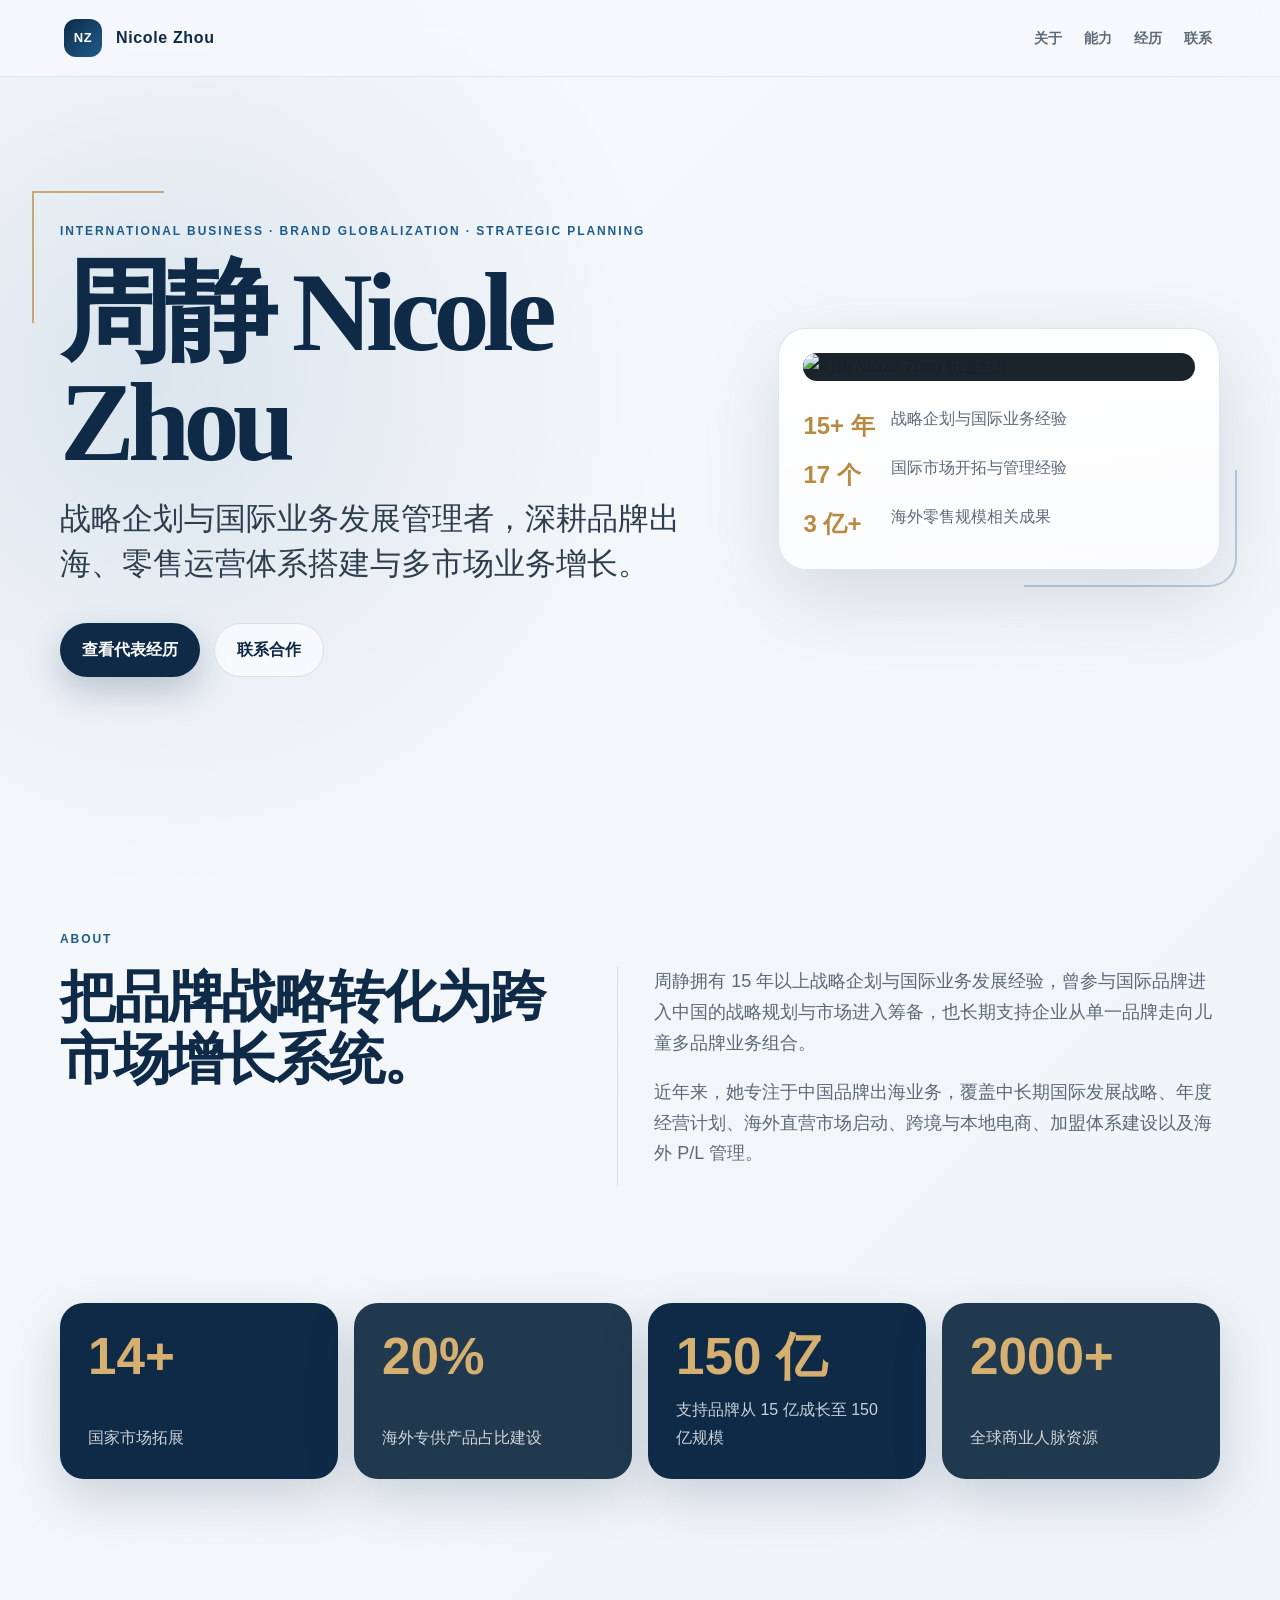
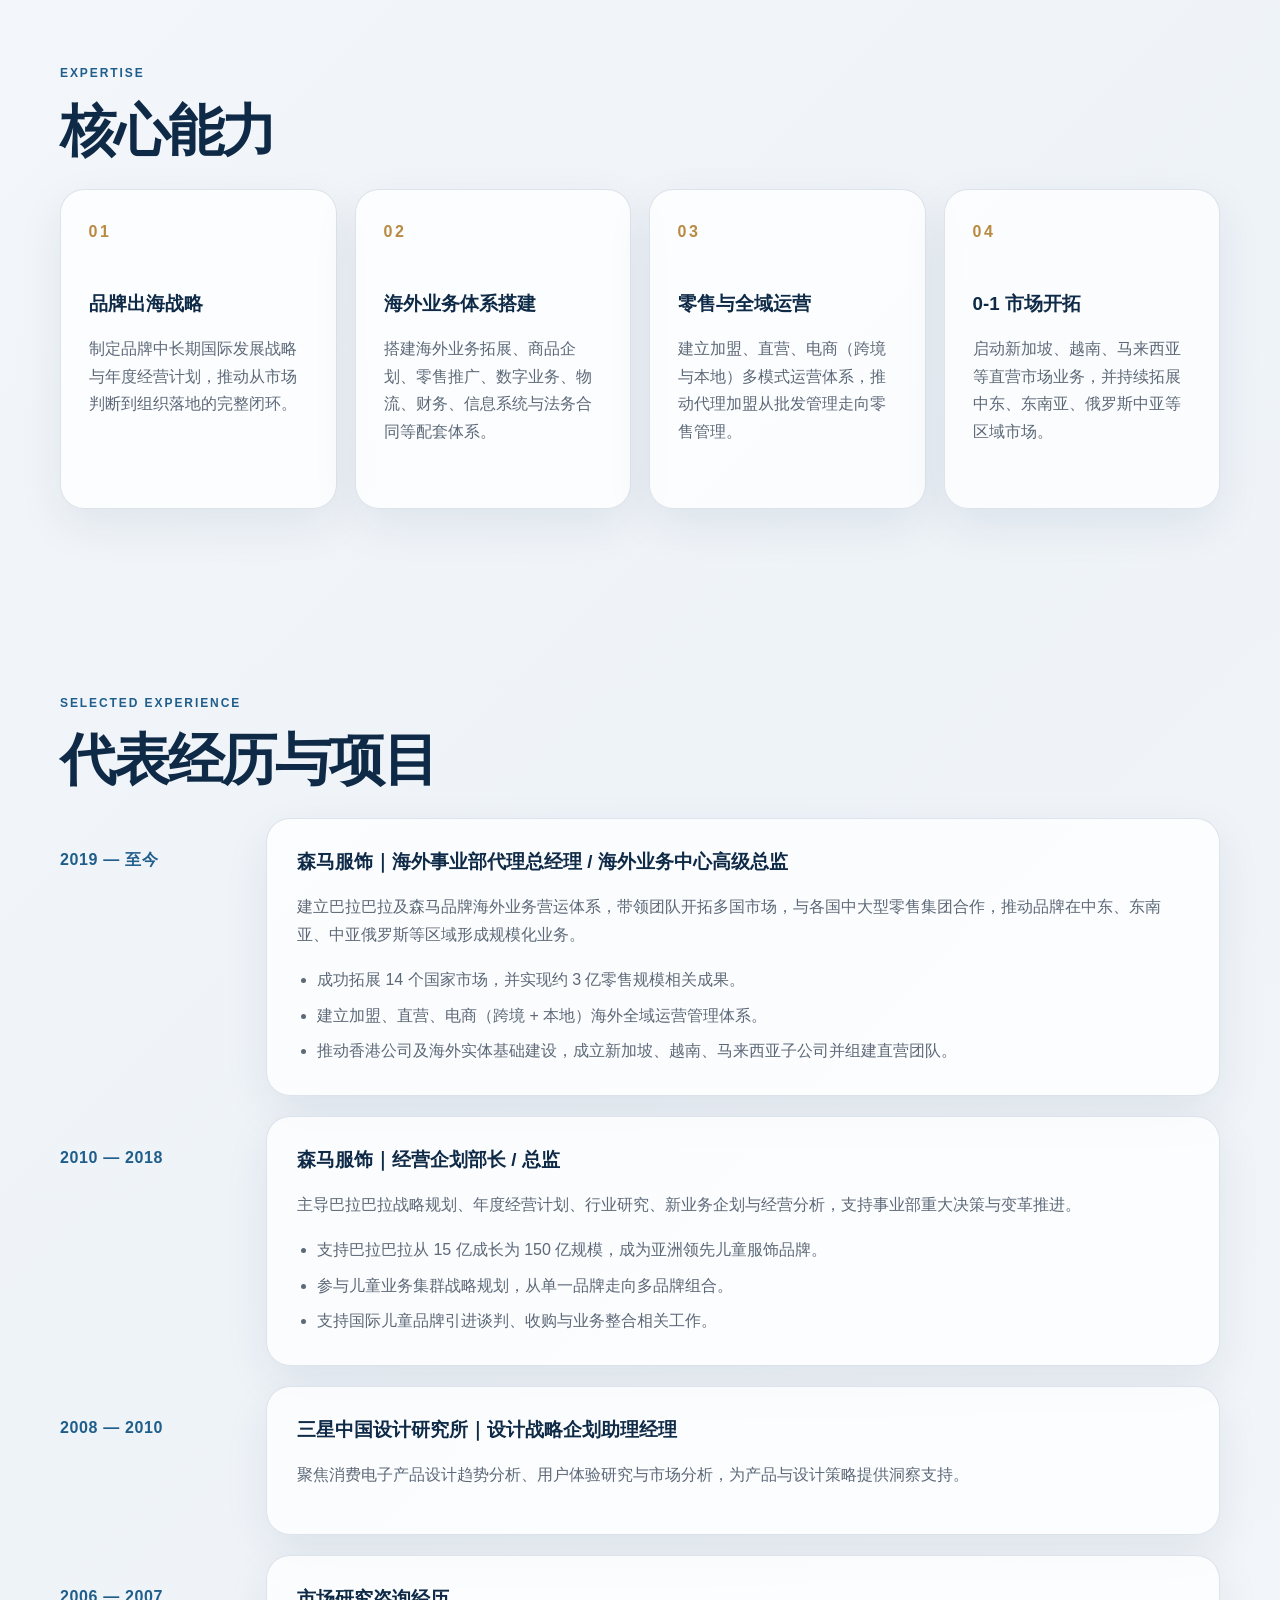
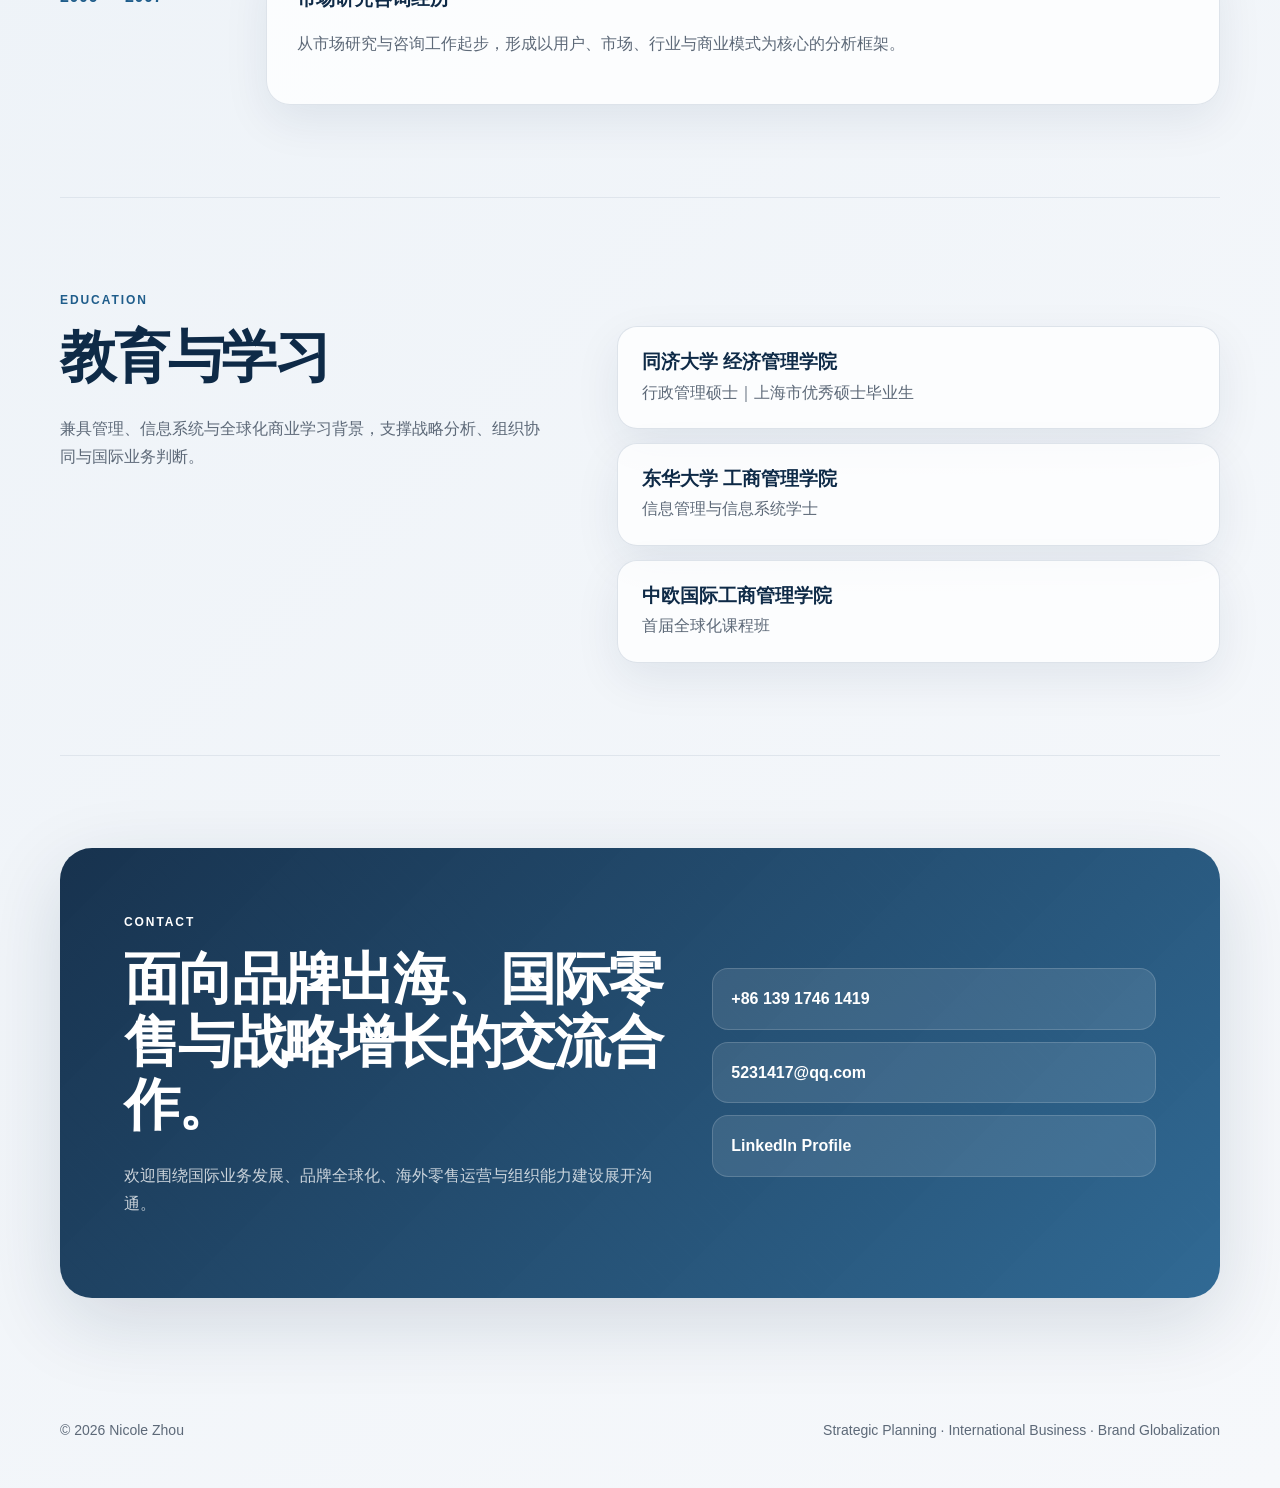
==== index.html @ 490559ea "Add files via upload" ====
﻿<!doctype html>
<html lang="zh-CN">
<head>
  <meta charset="utf-8" />
  <meta name="viewport" content="width=device-width, initial-scale=1" />
  <title>周静 Nicole Zhou｜国际业务与品牌出海</title>
  <meta name="description" content="周静 Nicole Zhou，专注战略企划、国际业务发展、品牌出海与零售运营管理的个人作品集网站。" />
  <link rel="stylesheet" href="./styles.css" />
</head>
<body>
  <header class="site-header">
    <a class="brand" href="#top" aria-label="周静个人网站首页">
      <span class="brand-mark">NZ</span>
      <span>Nicole Zhou</span>
    </a>
    <nav class="nav" aria-label="主导航">
      <a href="#about">关于</a>
      <a href="#expertise">能力</a>
      <a href="#work">经历</a>
      <a href="#contact">联系</a>
    </nav>
  </header>

  <main id="top">
    <section class="hero section-grid">
      <div class="hero-copy reveal">
        <p class="eyebrow">International Business · Brand Globalization · Strategic Planning</p>
        <h1>周静 Nicole Zhou</h1>
        <p class="lead">战略企划与国际业务发展管理者，深耕品牌出海、零售运营体系搭建与多市场业务增长。</p>
        <div class="hero-actions">
          <a class="button primary" href="#work">查看代表经历</a>
          <a class="button secondary" href="#contact">联系合作</a>
        </div>
      </div>
      <aside class="hero-card reveal delay-1" aria-label="个人概览">
        <div class="portrait-wrap">
          <img src="./assets/zhoujing-profile.png" alt="周静 Nicole Zhou 职业照片" />
        </div>
        <div class="profile-facts">
          <span>15+ 年</span>
          <p>战略企划与国际业务经验</p>
          <span>17 个</span>
          <p>国际市场开拓与管理经验</p>
          <span>3 亿+</span>
          <p>海外零售规模相关成果</p>
        </div>
      </aside>
    </section>

    <section id="about" class="section about">
      <div class="section-kicker">About</div>
      <div class="split">
        <h2>把品牌战略转化为跨市场增长系统。</h2>
        <div class="copy-block">
          <p>周静拥有 15 年以上战略企划与国际业务发展经验，曾参与国际品牌进入中国的战略规划与市场进入筹备，也长期支持企业从单一品牌走向儿童多品牌业务组合。</p>
          <p>近年来，她专注于中国品牌出海业务，覆盖中长期国际发展战略、年度经营计划、海外直营市场启动、跨境与本地电商、加盟体系建设以及海外 P/L 管理。</p>
        </div>
      </div>
    </section>

    <section class="metrics section" aria-label="关键成果">
      <div class="metric reveal">
        <strong>14+</strong>
        <span>国家市场拓展</span>
      </div>
      <div class="metric reveal delay-1">
        <strong>20%</strong>
        <span>海外专供产品占比建设</span>
      </div>
      <div class="metric reveal delay-2">
        <strong>150 亿</strong>
        <span>支持品牌从 15 亿成长至 150 亿规模</span>
      </div>
      <div class="metric reveal delay-3">
        <strong>2000+</strong>
        <span>全球商业人脉资源</span>
      </div>
    </section>

    <section id="expertise" class="section expertise">
      <div class="section-kicker">Expertise</div>
      <h2>核心能力</h2>
      <div class="cards">
        <article class="card reveal">
          <span class="card-index">01</span>
          <h3>品牌出海战略</h3>
          <p>制定品牌中长期国际发展战略与年度经营计划，推动从市场判断到组织落地的完整闭环。</p>
        </article>
        <article class="card reveal delay-1">
          <span class="card-index">02</span>
          <h3>海外业务体系搭建</h3>
          <p>搭建海外业务拓展、商品企划、零售推广、数字业务、物流、财务、信息系统与法务合同等配套体系。</p>
        </article>
        <article class="card reveal delay-2">
          <span class="card-index">03</span>
          <h3>零售与全域运营</h3>
          <p>建立加盟、直营、电商（跨境与本地）多模式运营体系，推动代理加盟从批发管理走向零售管理。</p>
        </article>
        <article class="card reveal delay-3">
          <span class="card-index">04</span>
          <h3>0-1 市场开拓</h3>
          <p>启动新加坡、越南、马来西亚等直营市场业务，并持续拓展中东、东南亚、俄罗斯中亚等区域市场。</p>
        </article>
      </div>
    </section>

    <section id="work" class="section work">
      <div class="section-kicker">Selected Experience</div>
      <h2>代表经历与项目</h2>
      <div class="timeline">
        <article class="timeline-item reveal">
          <div class="time">2019 — 至今</div>
          <div class="timeline-card">
            <h3>森马服饰｜海外事业部代理总经理 / 海外业务中心高级总监</h3>
            <p>建立巴拉巴拉及森马品牌海外业务营运体系，带领团队开拓多国市场，与各国中大型零售集团合作，推动品牌在中东、东南亚、中亚俄罗斯等区域形成规模化业务。</p>
            <ul>
              <li>成功拓展 14 个国家市场，并实现约 3 亿零售规模相关成果。</li>
              <li>建立加盟、直营、电商（跨境 + 本地）海外全域运营管理体系。</li>
              <li>推动香港公司及海外实体基础建设，成立新加坡、越南、马来西亚子公司并组建直营团队。</li>
            </ul>
          </div>
        </article>
        <article class="timeline-item reveal delay-1">
          <div class="time">2010 — 2018</div>
          <div class="timeline-card">
            <h3>森马服饰｜经营企划部长 / 总监</h3>
            <p>主导巴拉巴拉战略规划、年度经营计划、行业研究、新业务企划与经营分析，支持事业部重大决策与变革推进。</p>
            <ul>
              <li>支持巴拉巴拉从 15 亿成长为 150 亿规模，成为亚洲领先儿童服饰品牌。</li>
              <li>参与儿童业务集群战略规划，从单一品牌走向多品牌组合。</li>
              <li>支持国际儿童品牌引进谈判、收购与业务整合相关工作。</li>
            </ul>
          </div>
        </article>
        <article class="timeline-item reveal delay-2">
          <div class="time">2008 — 2010</div>
          <div class="timeline-card">
            <h3>三星中国设计研究所｜设计战略企划助理经理</h3>
            <p>聚焦消费电子产品设计趋势分析、用户体验研究与市场分析，为产品与设计策略提供洞察支持。</p>
          </div>
        </article>
        <article class="timeline-item reveal delay-3">
          <div class="time">2006 — 2007</div>
          <div class="timeline-card">
            <h3>市场研究咨询经历</h3>
            <p>从市场研究与咨询工作起步，形成以用户、市场、行业与商业模式为核心的分析框架。</p>
          </div>
        </article>
      </div>
    </section>

    <section class="section education">
      <div class="section-kicker">Education</div>
      <div class="education-grid">
        <div>
          <h2>教育与学习</h2>
          <p>兼具管理、信息系统与全球化商业学习背景，支撑战略分析、组织协同与国际业务判断。</p>
        </div>
        <div class="edu-list">
          <article>
            <h3>同济大学 经济管理学院</h3>
            <p>行政管理硕士｜上海市优秀硕士毕业生</p>
          </article>
          <article>
            <h3>东华大学 工商管理学院</h3>
            <p>信息管理与信息系统学士</p>
          </article>
          <article>
            <h3>中欧国际工商管理学院</h3>
            <p>首届全球化课程班</p>
          </article>
        </div>
      </div>
    </section>

    <section id="contact" class="section contact">
      <div class="contact-panel reveal">
        <div>
          <div class="section-kicker">Contact</div>
          <h2>面向品牌出海、国际零售与战略增长的交流合作。</h2>
          <p>欢迎围绕国际业务发展、品牌全球化、海外零售运营与组织能力建设展开沟通。</p>
        </div>
        <div class="contact-links">
          <a href="tel:+8613917461419">+86 139 1746 1419</a>
          <a href="mailto:5231417@qq.com">5231417@qq.com</a>
          <a href="https://www.linkedin.com/in/nicole-zhou-3ba144138/" target="_blank" rel="noreferrer">LinkedIn Profile</a>
        </div>
      </div>
    </section>
  </main>

  <footer class="footer">
    <span>© 2026 Nicole Zhou</span>
    <span>Strategic Planning · International Business · Brand Globalization</span>
  </footer>
</body>
</html>
---- styles.css ----
﻿:root {
  --ink: #17212b;
  --muted: #5d6978;
  --line: #d9e0e8;
  --paper: #f6f8fb;
  --white: #ffffff;
  --navy: #0e2a47;
  --blue: #1f5d8b;
  --steel: #7f93a7;
  --accent: #b98a42;
  --shadow: 0 24px 80px rgba(14, 42, 71, 0.14);
  --radius: 28px;
}

* { box-sizing: border-box; }
html { scroll-behavior: smooth; }
body {
  margin: 0;
  font-family: "Aptos", "Segoe UI", "Microsoft YaHei", sans-serif;
  color: var(--ink);
  background:
    radial-gradient(circle at 12% 8%, rgba(31, 93, 139, 0.13), transparent 32rem),
    linear-gradient(135deg, #f8fafc 0%, #eef3f8 52%, #f6f8fb 100%);
  line-height: 1.72;
}

a { color: inherit; text-decoration: none; }
img { max-width: 100%; display: block; }

.site-header {
  position: sticky;
  top: 0;
  z-index: 20;
  display: flex;
  justify-content: space-between;
  align-items: center;
  gap: 24px;
  padding: 18px clamp(20px, 5vw, 72px);
  backdrop-filter: blur(20px);
  background: rgba(246, 248, 251, 0.84);
  border-bottom: 1px solid rgba(217, 224, 232, 0.72);
}

.brand,
.nav {
  display: flex;
  align-items: center;
  gap: 14px;
}

.brand { font-weight: 800; letter-spacing: 0.04em; color: var(--navy); }
.brand-mark {
  width: 38px;
  height: 38px;
  display: grid;
  place-items: center;
  color: var(--white);
  background: linear-gradient(135deg, var(--navy), var(--blue));
  border-radius: 12px;
  font-size: 13px;
}
.nav a {
  color: var(--muted);
  font-size: 14px;
  font-weight: 700;
  padding: 8px 4px;
}
.nav a:hover { color: var(--blue); }

.section,
.section-grid {
  width: min(1160px, calc(100% - 40px));
  margin: 0 auto;
}
.hero {
  min-height: 760px;
  display: grid;
  grid-template-columns: minmax(0, 1.08fr) minmax(320px, 0.72fr);
  gap: 56px;
  align-items: center;
  padding: 72px 0 88px;
}
.hero-copy { position: relative; }
.hero-copy::before {
  content: "";
  position: absolute;
  left: -28px;
  top: -30px;
  width: 130px;
  height: 130px;
  border-left: 2px solid rgba(185, 138, 66, 0.7);
  border-top: 2px solid rgba(185, 138, 66, 0.7);
}
.eyebrow,
.section-kicker {
  margin: 0 0 16px;
  color: var(--blue);
  text-transform: uppercase;
  letter-spacing: 0.16em;
  font-weight: 800;
  font-size: 12px;
}
h1,
h2,
h3,
p { margin-top: 0; }
h1 {
  margin-bottom: 20px;
  font-family: Georgia, "Times New Roman", "Microsoft YaHei", serif;
  font-size: clamp(52px, 9vw, 112px);
  line-height: 0.98;
  letter-spacing: -0.06em;
  color: var(--navy);
}
h2 {
  margin-bottom: 26px;
  font-family: Georgia, "Times New Roman", "Microsoft YaHei", serif;
  font-size: clamp(32px, 5vw, 56px);
  line-height: 1.12;
  letter-spacing: -0.04em;
  color: var(--navy);
}
h3 { color: var(--navy); line-height: 1.35; }
.lead {
  max-width: 680px;
  color: #2f3e4e;
  font-size: clamp(21px, 2.6vw, 31px);
  line-height: 1.45;
}
.hero-actions { display: flex; flex-wrap: wrap; gap: 14px; margin-top: 36px; }
.button {
  display: inline-flex;
  align-items: center;
  justify-content: center;
  min-height: 48px;
  padding: 12px 22px;
  border-radius: 999px;
  font-weight: 800;
  transition: transform 0.2s ease, box-shadow 0.2s ease;
}
.button:hover { transform: translateY(-2px); }
.primary { color: white; background: var(--navy); box-shadow: 0 14px 34px rgba(14, 42, 71, 0.22); }
.secondary { color: var(--navy); border: 1px solid var(--line); background: rgba(255, 255, 255, 0.62); }

.hero-card {
  position: relative;
  padding: 24px;
  border: 1px solid rgba(217, 224, 232, 0.85);
  border-radius: var(--radius);
  background: linear-gradient(180deg, rgba(255,255,255,0.92), rgba(255,255,255,0.68));
  box-shadow: var(--shadow);
}
.hero-card::after {
  content: "";
  position: absolute;
  inset: auto -18px -18px auto;
  width: 48%;
  height: 48%;
  border-right: 2px solid rgba(31, 93, 139, 0.28);
  border-bottom: 2px solid rgba(31, 93, 139, 0.28);
  border-radius: 0 0 var(--radius) 0;
  pointer-events: none;
}
.portrait-wrap {
  overflow: hidden;
  border-radius: 24px;
  background: #1c242b;
}
.profile-facts {
  display: grid;
  grid-template-columns: auto 1fr;
  gap: 8px 16px;
  margin-top: 24px;
}
.profile-facts span { color: var(--accent); font-size: 24px; font-weight: 900; }
.profile-facts p { margin: 0; color: var(--muted); }

.section { padding: 92px 0; }
.split,
.education-grid {
  display: grid;
  grid-template-columns: 0.9fr 1.1fr;
  gap: 64px;
  align-items: start;
}
.copy-block {
  color: var(--muted);
  font-size: 18px;
  border-left: 1px solid var(--line);
  padding-left: 36px;
}

.metrics {
  display: grid;
  grid-template-columns: repeat(4, 1fr);
  gap: 16px;
  padding-top: 24px;
}
.metric {
  min-height: 176px;
  padding: 28px;
  display: flex;
  flex-direction: column;
  justify-content: space-between;
  border-radius: 24px;
  background: var(--navy);
  color: var(--white);
  box-shadow: 0 18px 50px rgba(14, 42, 71, 0.18);
}
.metric:nth-child(even) { background: #20394f; }
.metric strong { font-size: clamp(34px, 4vw, 54px); line-height: 1; color: #d6b071; }
.metric span { color: rgba(255,255,255,0.78); }

.cards {
  display: grid;
  grid-template-columns: repeat(4, 1fr);
  gap: 18px;
}
.card,
.timeline-card,
.edu-list article {
  border: 1px solid rgba(217, 224, 232, 0.88);
  background: rgba(255, 255, 255, 0.76);
  box-shadow: 0 16px 46px rgba(14, 42, 71, 0.08);
}
.card {
  min-height: 320px;
  padding: 28px;
  border-radius: 24px;
}
.card-index {
  display: inline-block;
  margin-bottom: 46px;
  color: var(--accent);
  font-weight: 900;
  letter-spacing: 0.16em;
}
.card p,
.timeline-card p,
.timeline-card li,
.education p,
.contact p { color: var(--muted); }

.timeline { display: grid; gap: 20px; }
.timeline-item {
  display: grid;
  grid-template-columns: 180px 1fr;
  gap: 26px;
}
.time {
  color: var(--blue);
  font-weight: 900;
  letter-spacing: 0.04em;
  padding-top: 28px;
}
.timeline-card {
  padding: 30px;
  border-radius: 24px;
}
.timeline-card ul { margin: 18px 0 0; padding-left: 20px; }
.timeline-card li + li { margin-top: 8px; }

.education {
  border-top: 1px solid rgba(217, 224, 232, 0.72);
  border-bottom: 1px solid rgba(217, 224, 232, 0.72);
}
.edu-list { display: grid; gap: 14px; }
.edu-list article { border-radius: 20px; padding: 22px 24px; }
.edu-list h3 { margin-bottom: 4px; }
.edu-list p { margin-bottom: 0; }

.contact-panel {
  display: grid;
  grid-template-columns: 1.1fr 0.9fr;
  gap: 46px;
  align-items: center;
  padding: clamp(32px, 6vw, 64px);
  border-radius: 32px;
  color: white;
  background:
    linear-gradient(135deg, rgba(14, 42, 71, 0.96), rgba(31, 93, 139, 0.92)),
    repeating-linear-gradient(45deg, transparent 0 16px, rgba(255,255,255,0.04) 16px 17px);
  box-shadow: var(--shadow);
}
.contact-panel h2,
.contact-panel .section-kicker { color: white; }
.contact-panel p { color: rgba(255,255,255,0.76); }
.contact-links { display: grid; gap: 12px; }
.contact-links a {
  padding: 16px 18px;
  border-radius: 16px;
  background: rgba(255,255,255,0.1);
  border: 1px solid rgba(255,255,255,0.16);
  font-weight: 800;
  word-break: break-word;
}
.contact-links a:hover { background: rgba(255,255,255,0.16); }

.footer {
  width: min(1160px, calc(100% - 40px));
  margin: 0 auto;
  padding: 28px 0 46px;
  display: flex;
  justify-content: space-between;
  gap: 20px;
  color: var(--muted);
  font-size: 14px;
}

.reveal { animation: rise 0.82s ease both; }
.delay-1 { animation-delay: 0.1s; }
.delay-2 { animation-delay: 0.2s; }
.delay-3 { animation-delay: 0.3s; }
@keyframes rise {
  from { opacity: 0; transform: translateY(20px); }
  to { opacity: 1; transform: translateY(0); }
}

@media (max-width: 980px) {
  .hero,
  .split,
  .education-grid,
  .contact-panel { grid-template-columns: 1fr; }
  .hero { min-height: auto; padding-top: 48px; }
  .cards,
  .metrics { grid-template-columns: repeat(2, 1fr); }
  .timeline-item { grid-template-columns: 1fr; gap: 10px; }
  .time { padding-top: 0; }
}

@media (max-width: 680px) {
  .site-header { align-items: flex-start; flex-direction: column; padding: 14px 20px; }
  .nav { width: 100%; justify-content: space-between; gap: 8px; }
  .nav a { font-size: 13px; }
  .section,
  .section-grid { width: min(100% - 28px, 1160px); }
  .section { padding: 62px 0; }
  .hero { gap: 30px; padding-bottom: 56px; }
  .hero-copy::before { left: -10px; top: -18px; width: 72px; height: 72px; }
  .cards,
  .metrics { grid-template-columns: 1fr; }
  .card { min-height: auto; }
  .copy-block { padding-left: 22px; }
  .profile-facts { grid-template-columns: 1fr; }
  .footer { flex-direction: column; }
}
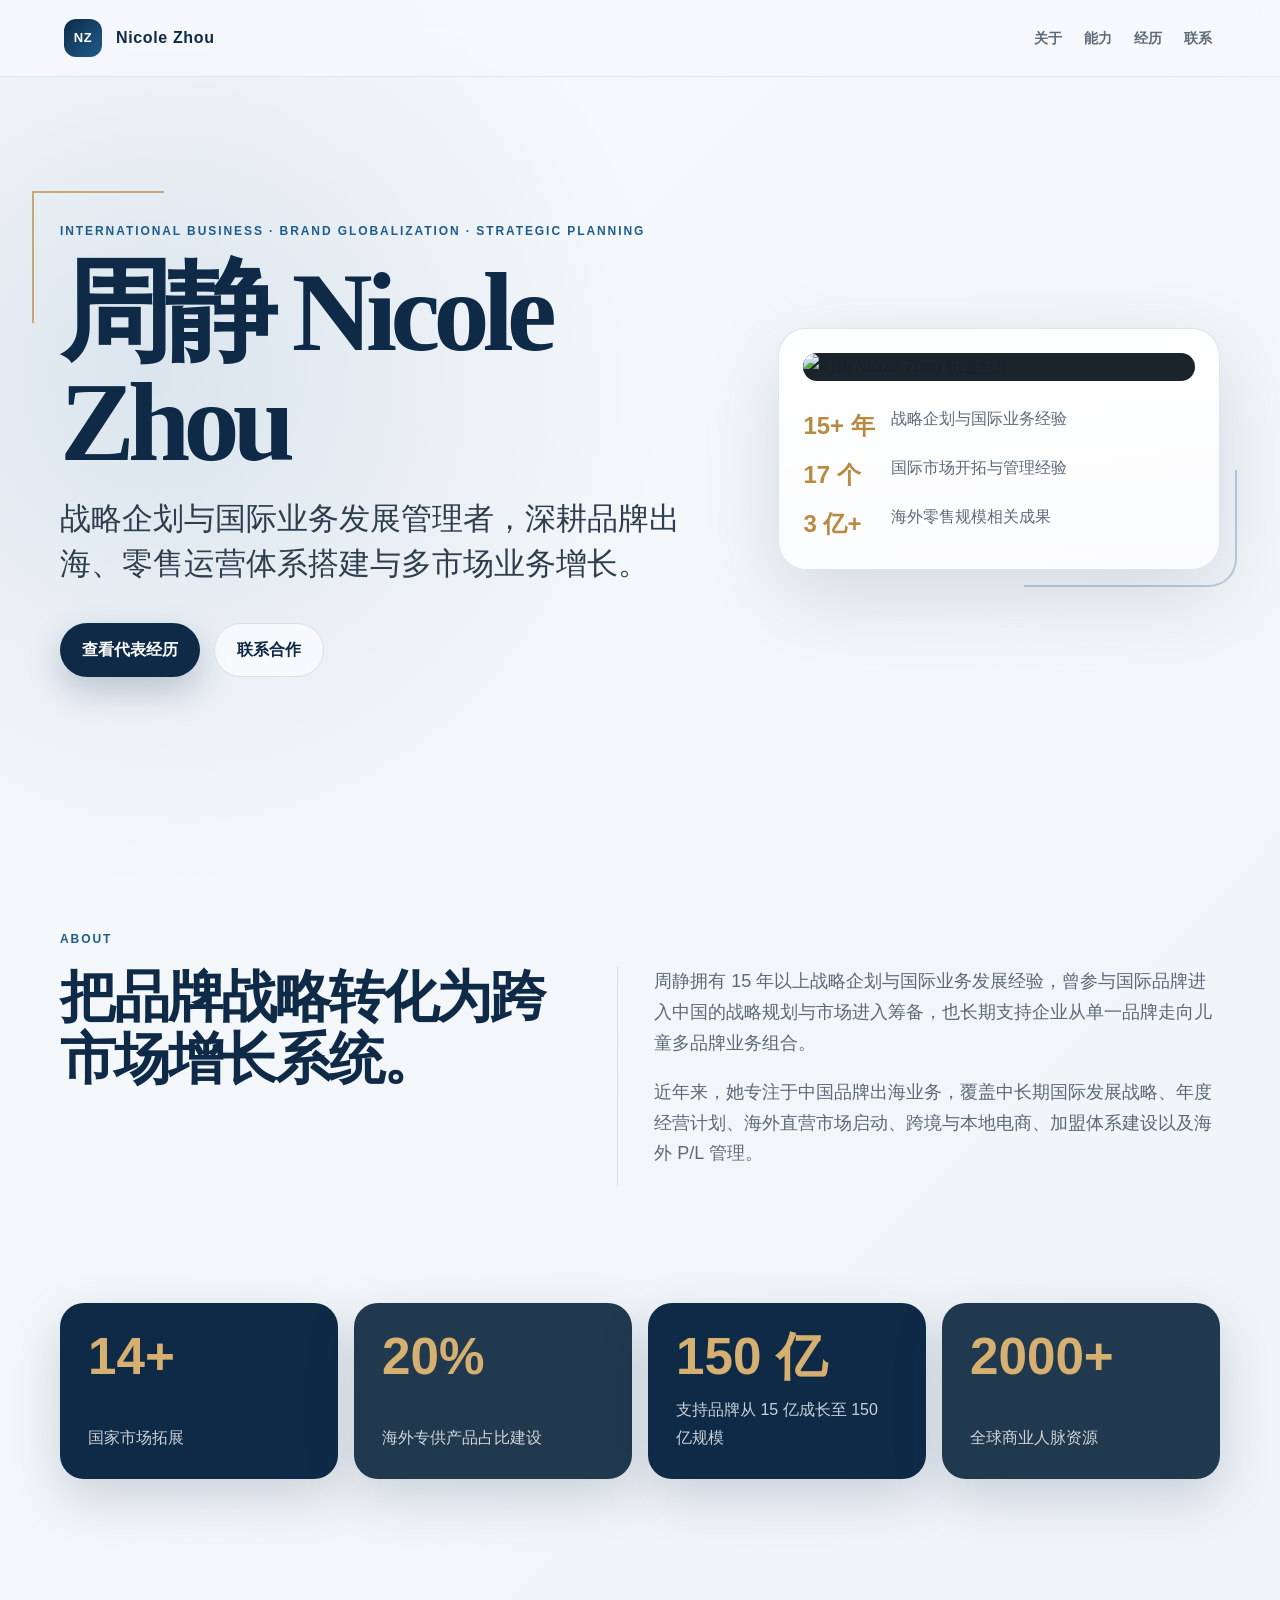
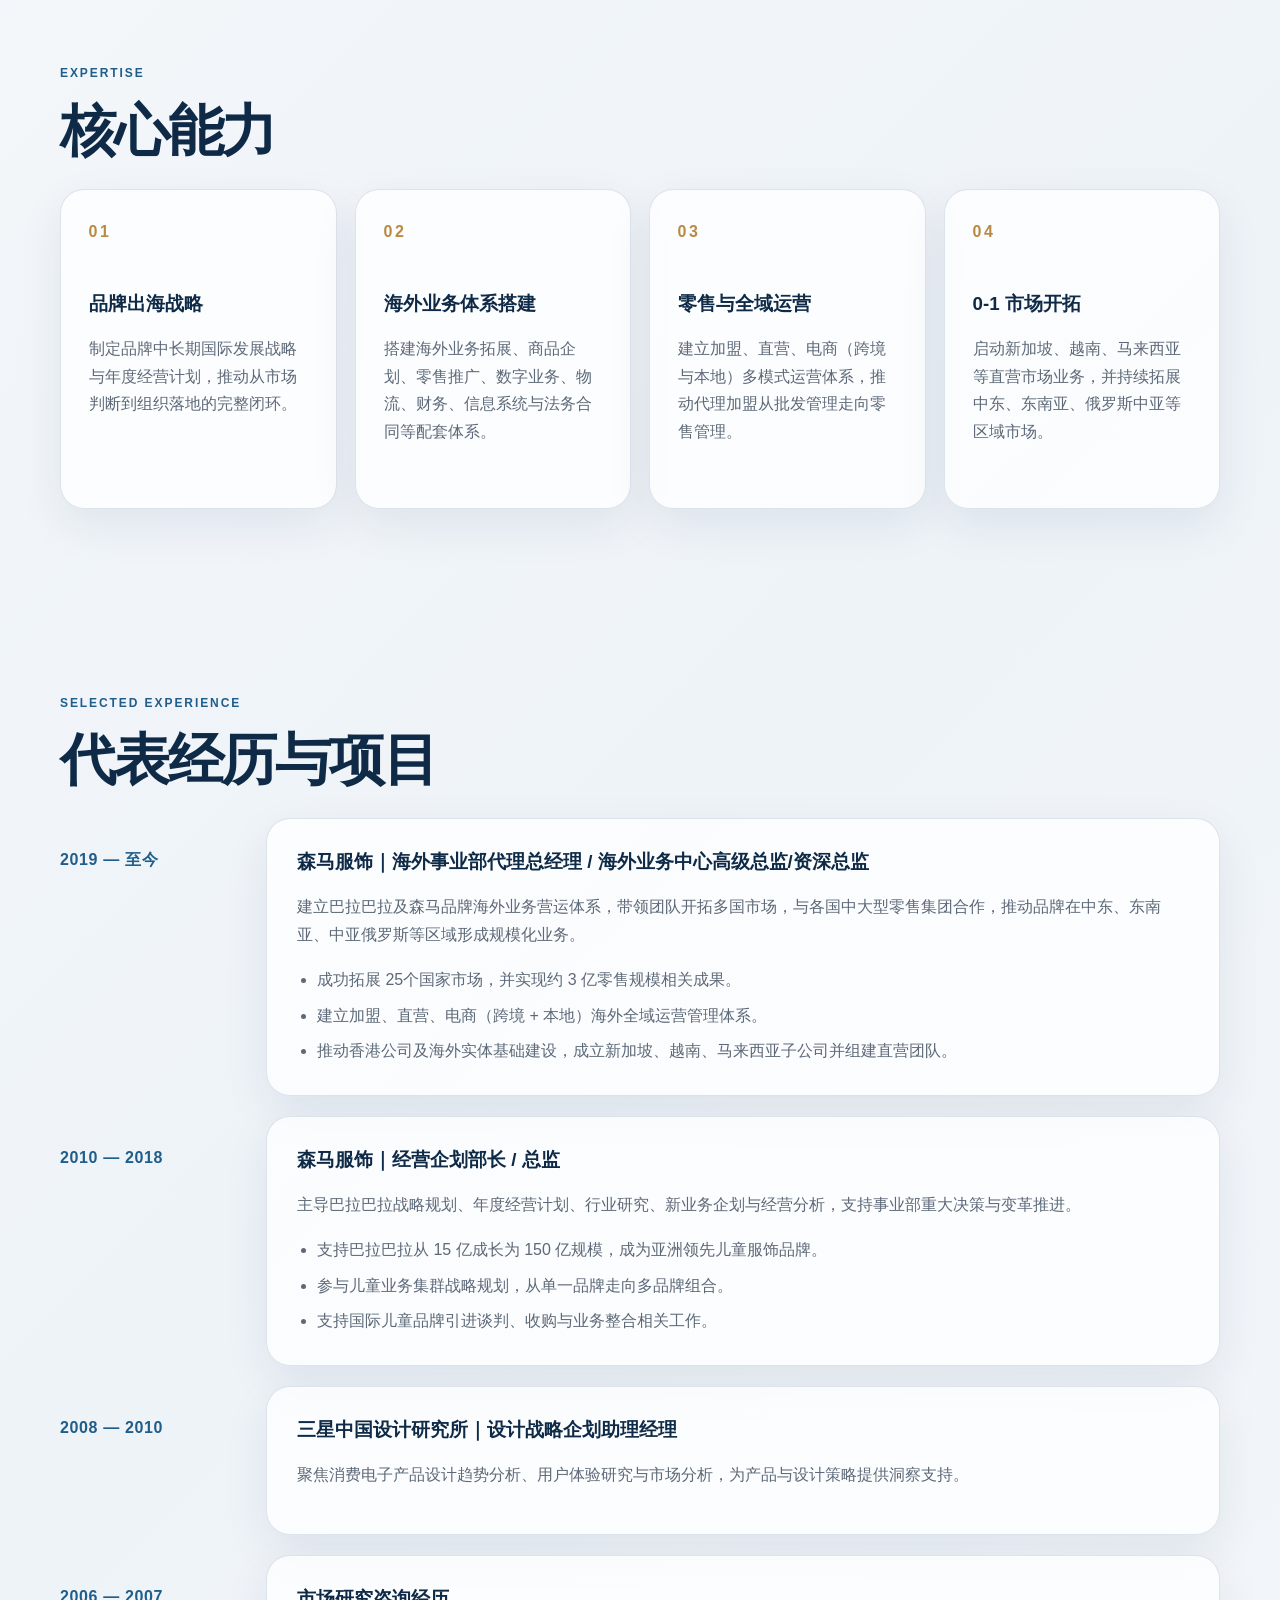
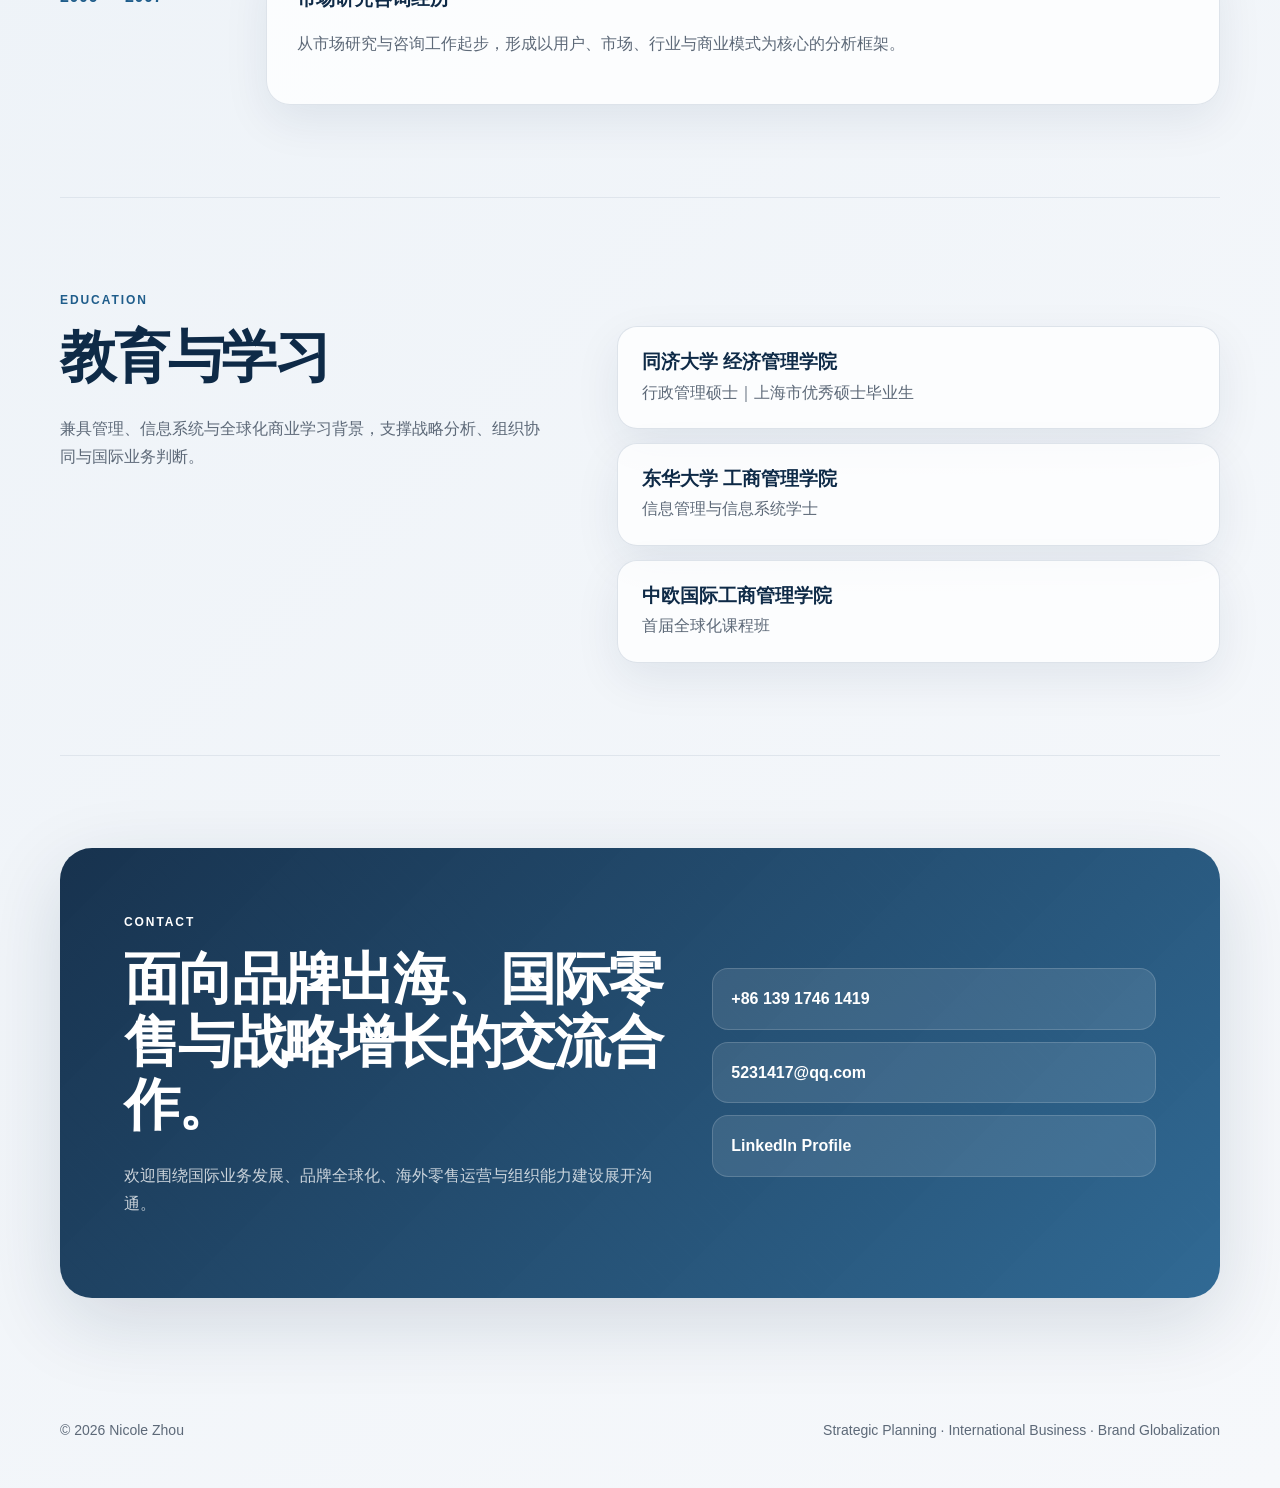
==== commit cbeb0949: "Update job title and market expansion details" ====
--- a/index.html
+++ b/index.html
@@ -1,197 +1,197 @@
-﻿<!doctype html>
-<html lang="zh-CN">
-<head>
-  <meta charset="utf-8" />
-  <meta name="viewport" content="width=device-width, initial-scale=1" />
-  <title>周静 Nicole Zhou｜国际业务与品牌出海</title>
-  <meta name="description" content="周静 Nicole Zhou，专注战略企划、国际业务发展、品牌出海与零售运营管理的个人作品集网站。" />
-  <link rel="stylesheet" href="./styles.css" />
-</head>
-<body>
-  <header class="site-header">
-    <a class="brand" href="#top" aria-label="周静个人网站首页">
-      <span class="brand-mark">NZ</span>
-      <span>Nicole Zhou</span>
-    </a>
-    <nav class="nav" aria-label="主导航">
-      <a href="#about">关于</a>
-      <a href="#expertise">能力</a>
-      <a href="#work">经历</a>
-      <a href="#contact">联系</a>
-    </nav>
-  </header>
-
-  <main id="top">
-    <section class="hero section-grid">
-      <div class="hero-copy reveal">
-        <p class="eyebrow">International Business · Brand Globalization · Strategic Planning</p>
-        <h1>周静 Nicole Zhou</h1>
-        <p class="lead">战略企划与国际业务发展管理者，深耕品牌出海、零售运营体系搭建与多市场业务增长。</p>
-        <div class="hero-actions">
-          <a class="button primary" href="#work">查看代表经历</a>
-          <a class="button secondary" href="#contact">联系合作</a>
-        </div>
-      </div>
-      <aside class="hero-card reveal delay-1" aria-label="个人概览">
-        <div class="portrait-wrap">
-          <img src="./assets/zhoujing-profile.png" alt="周静 Nicole Zhou 职业照片" />
-        </div>
-        <div class="profile-facts">
-          <span>15+ 年</span>
-          <p>战略企划与国际业务经验</p>
-          <span>17 个</span>
-          <p>国际市场开拓与管理经验</p>
-          <span>3 亿+</span>
-          <p>海外零售规模相关成果</p>
-        </div>
-      </aside>
-    </section>
-
-    <section id="about" class="section about">
-      <div class="section-kicker">About</div>
-      <div class="split">
-        <h2>把品牌战略转化为跨市场增长系统。</h2>
-        <div class="copy-block">
-          <p>周静拥有 15 年以上战略企划与国际业务发展经验，曾参与国际品牌进入中国的战略规划与市场进入筹备，也长期支持企业从单一品牌走向儿童多品牌业务组合。</p>
-          <p>近年来，她专注于中国品牌出海业务，覆盖中长期国际发展战略、年度经营计划、海外直营市场启动、跨境与本地电商、加盟体系建设以及海外 P/L 管理。</p>
-        </div>
-      </div>
-    </section>
-
-    <section class="metrics section" aria-label="关键成果">
-      <div class="metric reveal">
-        <strong>14+</strong>
-        <span>国家市场拓展</span>
-      </div>
-      <div class="metric reveal delay-1">
-        <strong>20%</strong>
-        <span>海外专供产品占比建设</span>
-      </div>
-      <div class="metric reveal delay-2">
-        <strong>150 亿</strong>
-        <span>支持品牌从 15 亿成长至 150 亿规模</span>
-      </div>
-      <div class="metric reveal delay-3">
-        <strong>2000+</strong>
-        <span>全球商业人脉资源</span>
-      </div>
-    </section>
-
-    <section id="expertise" class="section expertise">
-      <div class="section-kicker">Expertise</div>
-      <h2>核心能力</h2>
-      <div class="cards">
-        <article class="card reveal">
-          <span class="card-index">01</span>
-          <h3>品牌出海战略</h3>
-          <p>制定品牌中长期国际发展战略与年度经营计划，推动从市场判断到组织落地的完整闭环。</p>
-        </article>
-        <article class="card reveal delay-1">
-          <span class="card-index">02</span>
-          <h3>海外业务体系搭建</h3>
-          <p>搭建海外业务拓展、商品企划、零售推广、数字业务、物流、财务、信息系统与法务合同等配套体系。</p>
-        </article>
-        <article class="card reveal delay-2">
-          <span class="card-index">03</span>
-          <h3>零售与全域运营</h3>
-          <p>建立加盟、直营、电商（跨境与本地）多模式运营体系，推动代理加盟从批发管理走向零售管理。</p>
-        </article>
-        <article class="card reveal delay-3">
-          <span class="card-index">04</span>
-          <h3>0-1 市场开拓</h3>
-          <p>启动新加坡、越南、马来西亚等直营市场业务，并持续拓展中东、东南亚、俄罗斯中亚等区域市场。</p>
-        </article>
-      </div>
-    </section>
-
-    <section id="work" class="section work">
-      <div class="section-kicker">Selected Experience</div>
-      <h2>代表经历与项目</h2>
-      <div class="timeline">
-        <article class="timeline-item reveal">
-          <div class="time">2019 — 至今</div>
-          <div class="timeline-card">
-            <h3>森马服饰｜海外事业部代理总经理 / 海外业务中心高级总监</h3>
-            <p>建立巴拉巴拉及森马品牌海外业务营运体系，带领团队开拓多国市场，与各国中大型零售集团合作，推动品牌在中东、东南亚、中亚俄罗斯等区域形成规模化业务。</p>
-            <ul>
-              <li>成功拓展 14 个国家市场，并实现约 3 亿零售规模相关成果。</li>
-              <li>建立加盟、直营、电商（跨境 + 本地）海外全域运营管理体系。</li>
-              <li>推动香港公司及海外实体基础建设，成立新加坡、越南、马来西亚子公司并组建直营团队。</li>
-            </ul>
-          </div>
-        </article>
-        <article class="timeline-item reveal delay-1">
-          <div class="time">2010 — 2018</div>
-          <div class="timeline-card">
-            <h3>森马服饰｜经营企划部长 / 总监</h3>
-            <p>主导巴拉巴拉战略规划、年度经营计划、行业研究、新业务企划与经营分析，支持事业部重大决策与变革推进。</p>
-            <ul>
-              <li>支持巴拉巴拉从 15 亿成长为 150 亿规模，成为亚洲领先儿童服饰品牌。</li>
-              <li>参与儿童业务集群战略规划，从单一品牌走向多品牌组合。</li>
-              <li>支持国际儿童品牌引进谈判、收购与业务整合相关工作。</li>
-            </ul>
-          </div>
-        </article>
-        <article class="timeline-item reveal delay-2">
-          <div class="time">2008 — 2010</div>
-          <div class="timeline-card">
-            <h3>三星中国设计研究所｜设计战略企划助理经理</h3>
-            <p>聚焦消费电子产品设计趋势分析、用户体验研究与市场分析，为产品与设计策略提供洞察支持。</p>
-          </div>
-        </article>
-        <article class="timeline-item reveal delay-3">
-          <div class="time">2006 — 2007</div>
-          <div class="timeline-card">
-            <h3>市场研究咨询经历</h3>
-            <p>从市场研究与咨询工作起步，形成以用户、市场、行业与商业模式为核心的分析框架。</p>
-          </div>
-        </article>
-      </div>
-    </section>
-
-    <section class="section education">
-      <div class="section-kicker">Education</div>
-      <div class="education-grid">
-        <div>
-          <h2>教育与学习</h2>
-          <p>兼具管理、信息系统与全球化商业学习背景，支撑战略分析、组织协同与国际业务判断。</p>
-        </div>
-        <div class="edu-list">
-          <article>
-            <h3>同济大学 经济管理学院</h3>
-            <p>行政管理硕士｜上海市优秀硕士毕业生</p>
-          </article>
-          <article>
-            <h3>东华大学 工商管理学院</h3>
-            <p>信息管理与信息系统学士</p>
-          </article>
-          <article>
-            <h3>中欧国际工商管理学院</h3>
-            <p>首届全球化课程班</p>
-          </article>
-        </div>
-      </div>
-    </section>
-
-    <section id="contact" class="section contact">
-      <div class="contact-panel reveal">
-        <div>
-          <div class="section-kicker">Contact</div>
-          <h2>面向品牌出海、国际零售与战略增长的交流合作。</h2>
-          <p>欢迎围绕国际业务发展、品牌全球化、海外零售运营与组织能力建设展开沟通。</p>
-        </div>
-        <div class="contact-links">
-          <a href="tel:+8613917461419">+86 139 1746 1419</a>
-          <a href="mailto:5231417@qq.com">5231417@qq.com</a>
-          <a href="https://www.linkedin.com/in/nicole-zhou-3ba144138/" target="_blank" rel="noreferrer">LinkedIn Profile</a>
-        </div>
-      </div>
-    </section>
-  </main>
-
-  <footer class="footer">
-    <span>© 2026 Nicole Zhou</span>
-    <span>Strategic Planning · International Business · Brand Globalization</span>
-  </footer>
-</body>
+﻿<!doctype html>
+<html lang="zh-CN">
+<head>
+  <meta charset="utf-8" />
+  <meta name="viewport" content="width=device-width, initial-scale=1" />
+  <title>周静 Nicole Zhou｜国际业务与品牌出海</title>
+  <meta name="description" content="周静 Nicole Zhou，专注战略企划、国际业务发展、品牌出海与零售运营管理的个人作品集网站。" />
+  <link rel="stylesheet" href="./styles.css" />
+</head>
+<body>
+  <header class="site-header">
+    <a class="brand" href="#top" aria-label="周静个人网站首页">
+      <span class="brand-mark">NZ</span>
+      <span>Nicole Zhou</span>
+    </a>
+    <nav class="nav" aria-label="主导航">
+      <a href="#about">关于</a>
+      <a href="#expertise">能力</a>
+      <a href="#work">经历</a>
+      <a href="#contact">联系</a>
+    </nav>
+  </header>
+
+  <main id="top">
+    <section class="hero section-grid">
+      <div class="hero-copy reveal">
+        <p class="eyebrow">International Business · Brand Globalization · Strategic Planning</p>
+        <h1>周静 Nicole Zhou</h1>
+        <p class="lead">战略企划与国际业务发展管理者，深耕品牌出海、零售运营体系搭建与多市场业务增长。</p>
+        <div class="hero-actions">
+          <a class="button primary" href="#work">查看代表经历</a>
+          <a class="button secondary" href="#contact">联系合作</a>
+        </div>
+      </div>
+      <aside class="hero-card reveal delay-1" aria-label="个人概览">
+        <div class="portrait-wrap">
+          <img src="./assets/zhoujing-profile.png" alt="周静 Nicole Zhou 职业照片" />
+        </div>
+        <div class="profile-facts">
+          <span>15+ 年</span>
+          <p>战略企划与国际业务经验</p>
+          <span>17 个</span>
+          <p>国际市场开拓与管理经验</p>
+          <span>3 亿+</span>
+          <p>海外零售规模相关成果</p>
+        </div>
+      </aside>
+    </section>
+
+    <section id="about" class="section about">
+      <div class="section-kicker">About</div>
+      <div class="split">
+        <h2>把品牌战略转化为跨市场增长系统。</h2>
+        <div class="copy-block">
+          <p>周静拥有 15 年以上战略企划与国际业务发展经验，曾参与国际品牌进入中国的战略规划与市场进入筹备，也长期支持企业从单一品牌走向儿童多品牌业务组合。</p>
+          <p>近年来，她专注于中国品牌出海业务，覆盖中长期国际发展战略、年度经营计划、海外直营市场启动、跨境与本地电商、加盟体系建设以及海外 P/L 管理。</p>
+        </div>
+      </div>
+    </section>
+
+    <section class="metrics section" aria-label="关键成果">
+      <div class="metric reveal">
+        <strong>14+</strong>
+        <span>国家市场拓展</span>
+      </div>
+      <div class="metric reveal delay-1">
+        <strong>20%</strong>
+        <span>海外专供产品占比建设</span>
+      </div>
+      <div class="metric reveal delay-2">
+        <strong>150 亿</strong>
+        <span>支持品牌从 15 亿成长至 150 亿规模</span>
+      </div>
+      <div class="metric reveal delay-3">
+        <strong>2000+</strong>
+        <span>全球商业人脉资源</span>
+      </div>
+    </section>
+
+    <section id="expertise" class="section expertise">
+      <div class="section-kicker">Expertise</div>
+      <h2>核心能力</h2>
+      <div class="cards">
+        <article class="card reveal">
+          <span class="card-index">01</span>
+          <h3>品牌出海战略</h3>
+          <p>制定品牌中长期国际发展战略与年度经营计划，推动从市场判断到组织落地的完整闭环。</p>
+        </article>
+        <article class="card reveal delay-1">
+          <span class="card-index">02</span>
+          <h3>海外业务体系搭建</h3>
+          <p>搭建海外业务拓展、商品企划、零售推广、数字业务、物流、财务、信息系统与法务合同等配套体系。</p>
+        </article>
+        <article class="card reveal delay-2">
+          <span class="card-index">03</span>
+          <h3>零售与全域运营</h3>
+          <p>建立加盟、直营、电商（跨境与本地）多模式运营体系，推动代理加盟从批发管理走向零售管理。</p>
+        </article>
+        <article class="card reveal delay-3">
+          <span class="card-index">04</span>
+          <h3>0-1 市场开拓</h3>
+          <p>启动新加坡、越南、马来西亚等直营市场业务，并持续拓展中东、东南亚、俄罗斯中亚等区域市场。</p>
+        </article>
+      </div>
+    </section>
+
+    <section id="work" class="section work">
+      <div class="section-kicker">Selected Experience</div>
+      <h2>代表经历与项目</h2>
+      <div class="timeline">
+        <article class="timeline-item reveal">
+          <div class="time">2019 — 至今</div>
+          <div class="timeline-card">
+            <h3>森马服饰｜海外事业部代理总经理 / 海外业务中心高级总监/资深总监</h3>
+            <p>建立巴拉巴拉及森马品牌海外业务营运体系，带领团队开拓多国市场，与各国中大型零售集团合作，推动品牌在中东、东南亚、中亚俄罗斯等区域形成规模化业务。</p>
+            <ul>
+              <li>成功拓展 25个国家市场，并实现约 3 亿零售规模相关成果。</li>
+              <li>建立加盟、直营、电商（跨境 + 本地）海外全域运营管理体系。</li>
+              <li>推动香港公司及海外实体基础建设，成立新加坡、越南、马来西亚子公司并组建直营团队。</li>
+            </ul>
+          </div>
+        </article>
+        <article class="timeline-item reveal delay-1">
+          <div class="time">2010 — 2018</div>
+          <div class="timeline-card">
+            <h3>森马服饰｜经营企划部长 / 总监</h3>
+            <p>主导巴拉巴拉战略规划、年度经营计划、行业研究、新业务企划与经营分析，支持事业部重大决策与变革推进。</p>
+            <ul>
+              <li>支持巴拉巴拉从 15 亿成长为 150 亿规模，成为亚洲领先儿童服饰品牌。</li>
+              <li>参与儿童业务集群战略规划，从单一品牌走向多品牌组合。</li>
+              <li>支持国际儿童品牌引进谈判、收购与业务整合相关工作。</li>
+            </ul>
+          </div>
+        </article>
+        <article class="timeline-item reveal delay-2">
+          <div class="time">2008 — 2010</div>
+          <div class="timeline-card">
+            <h3>三星中国设计研究所｜设计战略企划助理经理</h3>
+            <p>聚焦消费电子产品设计趋势分析、用户体验研究与市场分析，为产品与设计策略提供洞察支持。</p>
+          </div>
+        </article>
+        <article class="timeline-item reveal delay-3">
+          <div class="time">2006 — 2007</div>
+          <div class="timeline-card">
+            <h3>市场研究咨询经历</h3>
+            <p>从市场研究与咨询工作起步，形成以用户、市场、行业与商业模式为核心的分析框架。</p>
+          </div>
+        </article>
+      </div>
+    </section>
+
+    <section class="section education">
+      <div class="section-kicker">Education</div>
+      <div class="education-grid">
+        <div>
+          <h2>教育与学习</h2>
+          <p>兼具管理、信息系统与全球化商业学习背景，支撑战略分析、组织协同与国际业务判断。</p>
+        </div>
+        <div class="edu-list">
+          <article>
+            <h3>同济大学 经济管理学院</h3>
+            <p>行政管理硕士｜上海市优秀硕士毕业生</p>
+          </article>
+          <article>
+            <h3>东华大学 工商管理学院</h3>
+            <p>信息管理与信息系统学士</p>
+          </article>
+          <article>
+            <h3>中欧国际工商管理学院</h3>
+            <p>首届全球化课程班</p>
+          </article>
+        </div>
+      </div>
+    </section>
+
+    <section id="contact" class="section contact">
+      <div class="contact-panel reveal">
+        <div>
+          <div class="section-kicker">Contact</div>
+          <h2>面向品牌出海、国际零售与战略增长的交流合作。</h2>
+          <p>欢迎围绕国际业务发展、品牌全球化、海外零售运营与组织能力建设展开沟通。</p>
+        </div>
+        <div class="contact-links">
+          <a href="tel:+8613917461419">+86 139 1746 1419</a>
+          <a href="mailto:5231417@qq.com">5231417@qq.com</a>
+          <a href="https://www.linkedin.com/in/nicole-zhou-3ba144138/" target="_blank" rel="noreferrer">LinkedIn Profile</a>
+        </div>
+      </div>
+    </section>
+  </main>
+
+  <footer class="footer">
+    <span>© 2026 Nicole Zhou</span>
+    <span>Strategic Planning · International Business · Brand Globalization</span>
+  </footer>
+</body>
 </html>
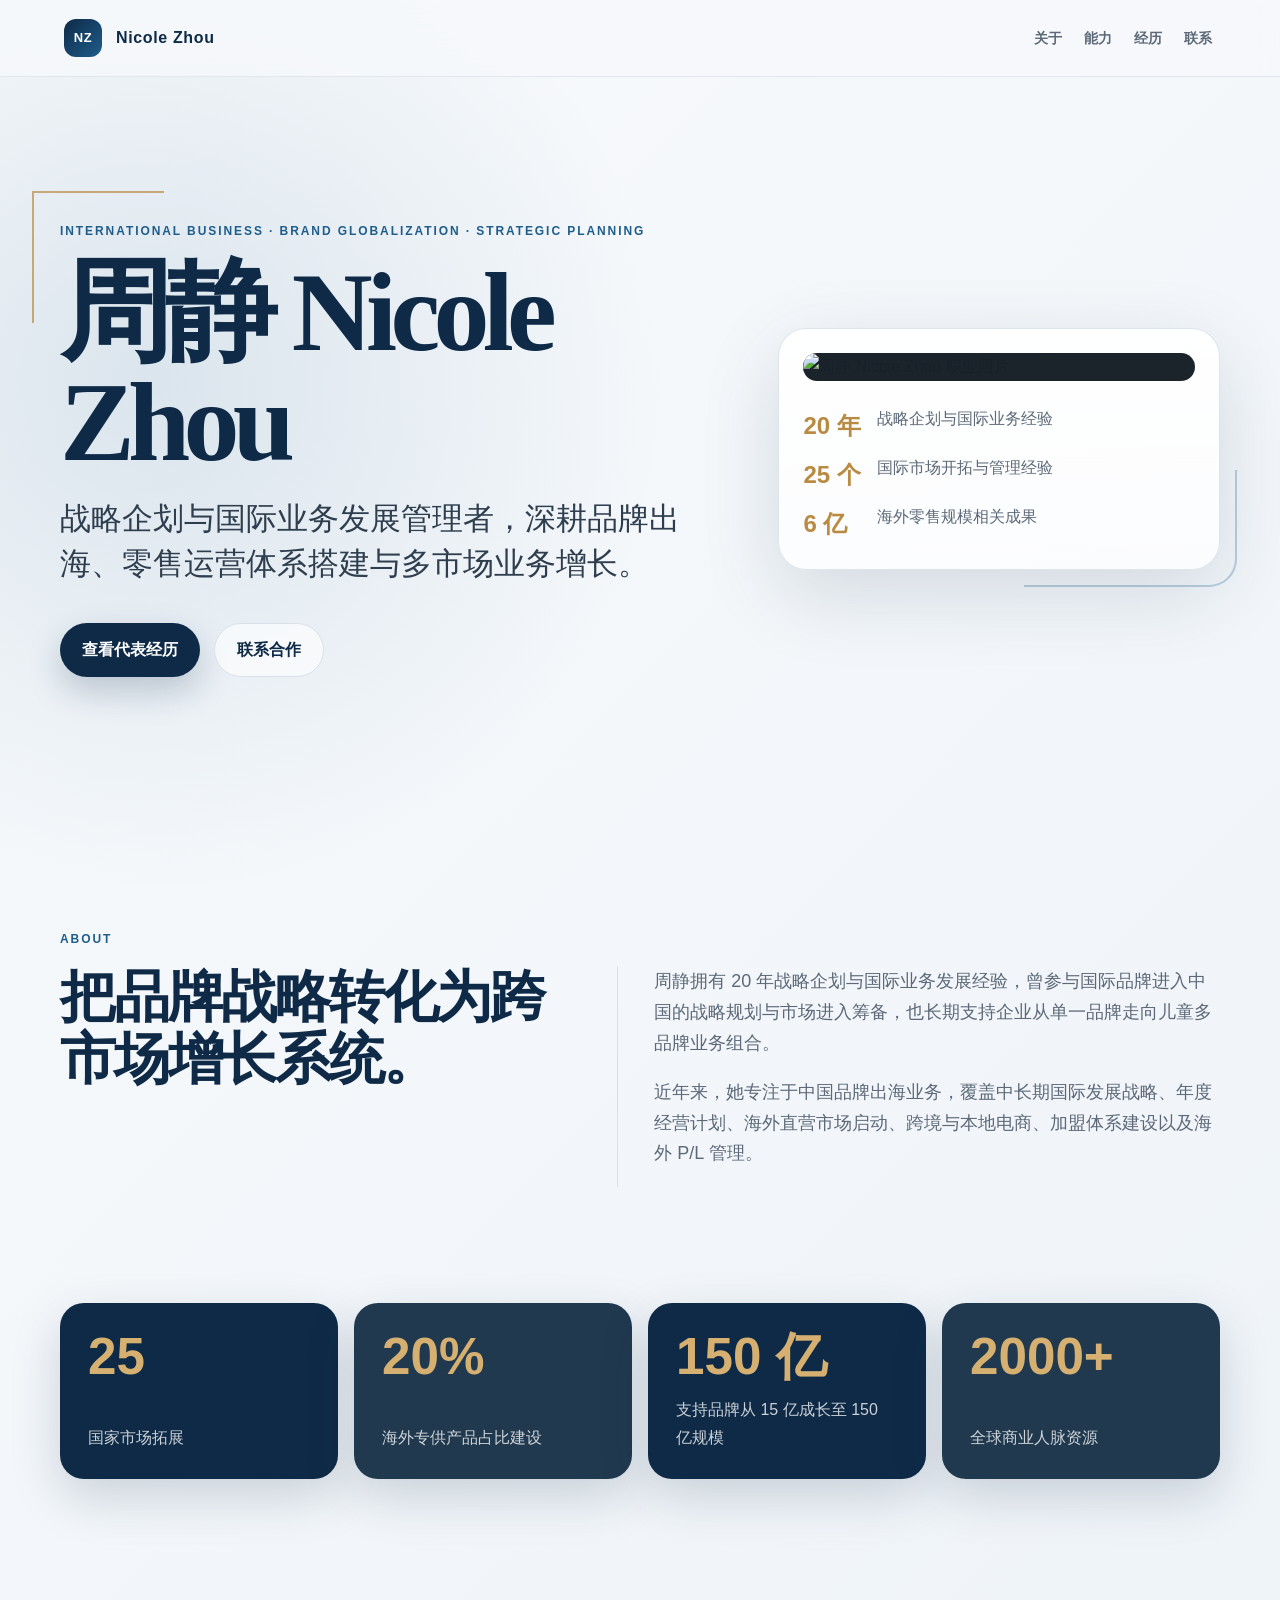
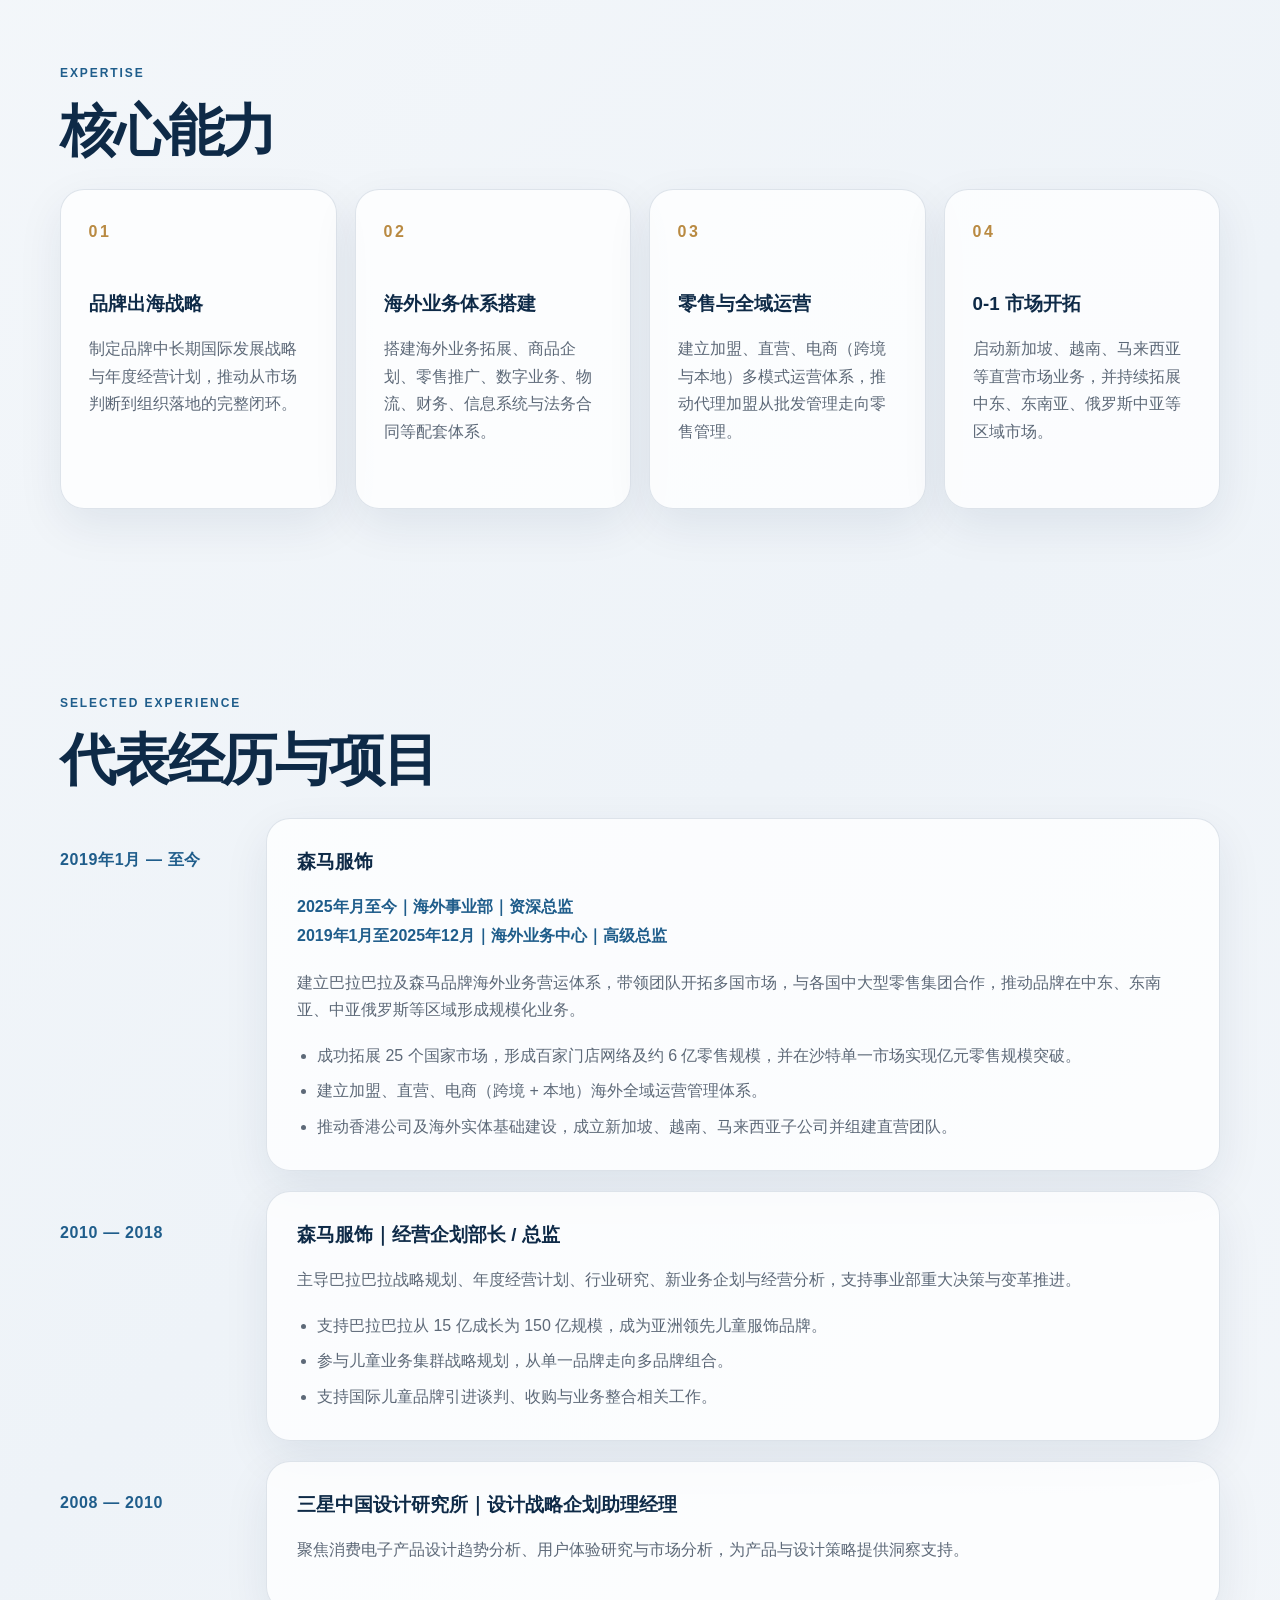
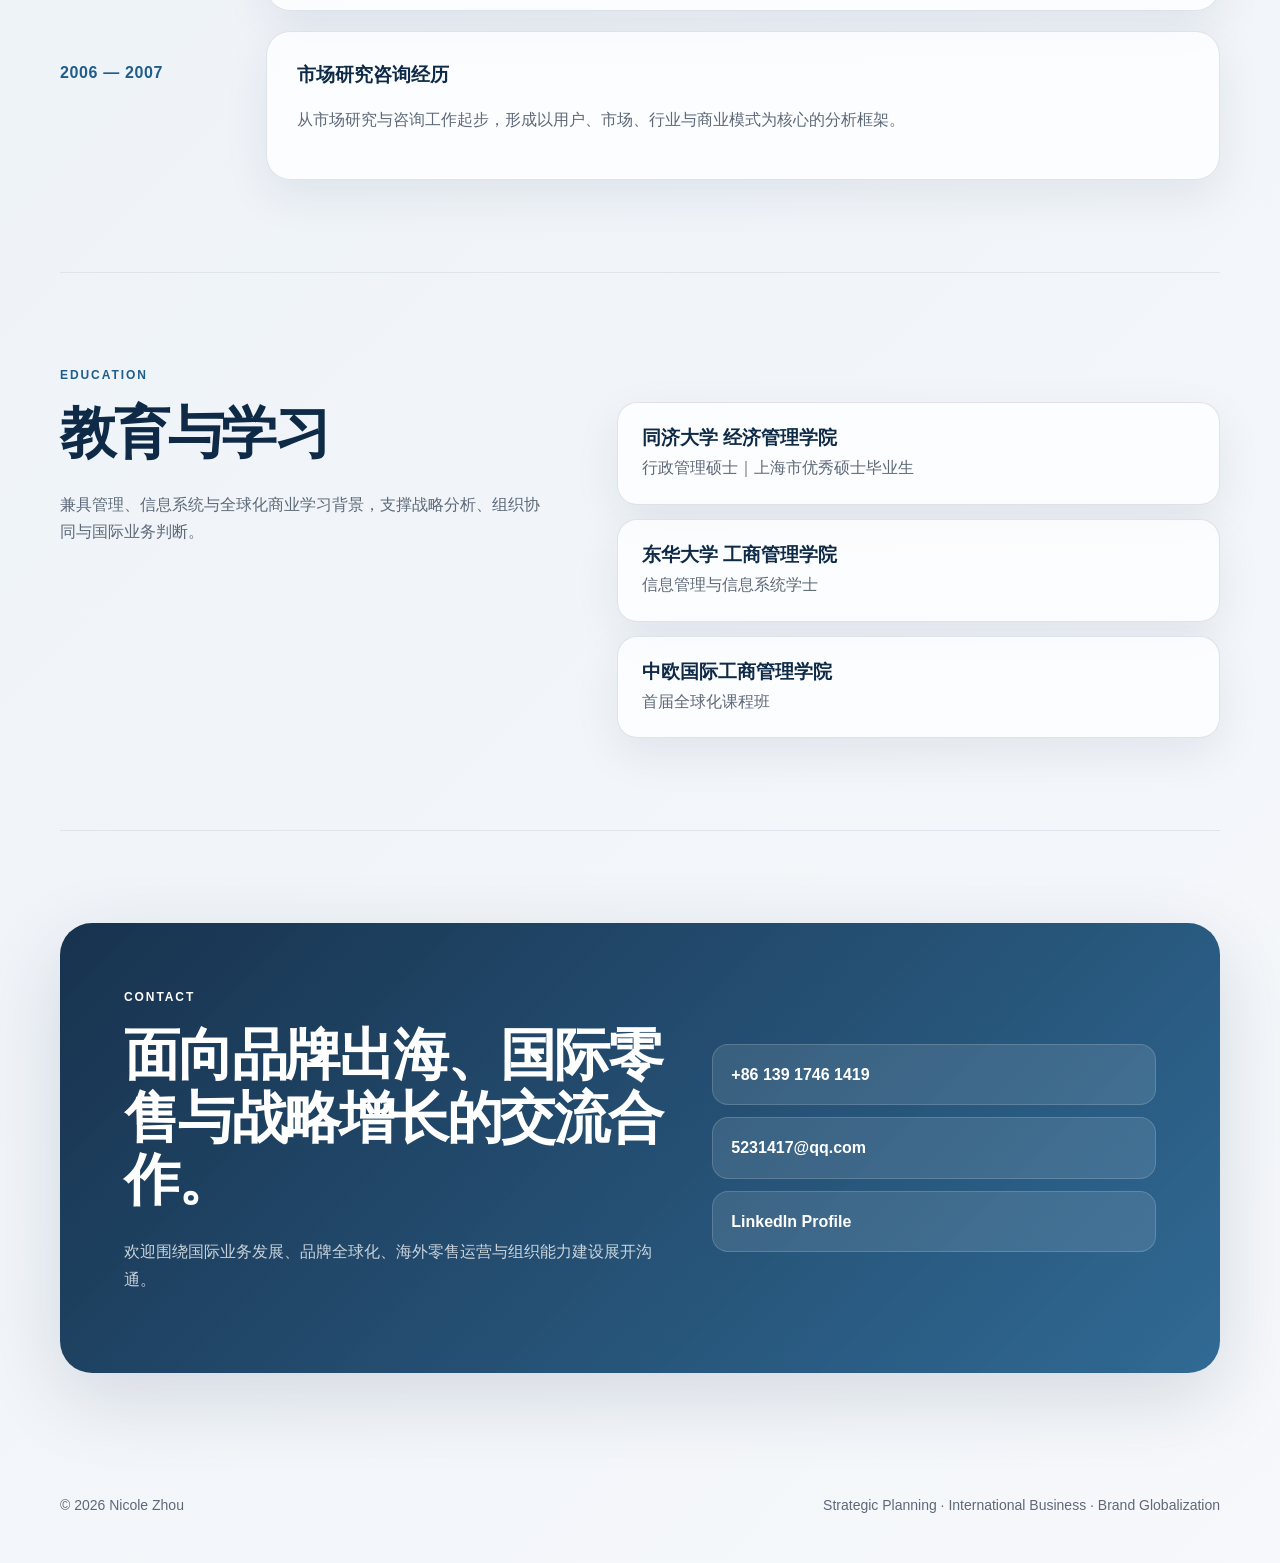
==== commit 9046d240: "更新个人网站简历内容" ====
--- a/index.html
+++ b/index.html
@@ -34,15 +34,15 @@
       </div>
       <aside class="hero-card reveal delay-1" aria-label="个人概览">
         <div class="portrait-wrap">
-          <img src="./assets/zhoujing-profile.png" alt="周静 Nicole Zhou 职业照片" />
+          <img src="./assets/zhoujing-profile.png" alt="周静 Nicole Zhou 职业照片" />
         </div>
         <div class="profile-facts">
-          <span>15+ 年</span>
-          <p>战略企划与国际业务经验</p>
-          <span>17 个</span>
-          <p>国际市场开拓与管理经验</p>
-          <span>3 亿+</span>
-          <p>海外零售规模相关成果</p>
+          <span>20 年</span>
+          <p>战略企划与国际业务经验</p>
+          <span>25 个</span>
+          <p>国际市场开拓与管理经验</p>
+          <span>6 亿</span>
+          <p>海外零售规模相关成果</p>
         </div>
       </aside>
     </section>
@@ -52,7 +52,7 @@
       <div class="split">
         <h2>把品牌战略转化为跨市场增长系统。</h2>
         <div class="copy-block">
-          <p>周静拥有 15 年以上战略企划与国际业务发展经验，曾参与国际品牌进入中国的战略规划与市场进入筹备，也长期支持企业从单一品牌走向儿童多品牌业务组合。</p>
+          <p>周静拥有 20 年战略企划与国际业务发展经验，曾参与国际品牌进入中国的战略规划与市场进入筹备，也长期支持企业从单一品牌走向儿童多品牌业务组合。</p>
           <p>近年来，她专注于中国品牌出海业务，覆盖中长期国际发展战略、年度经营计划、海外直营市场启动、跨境与本地电商、加盟体系建设以及海外 P/L 管理。</p>
         </div>
       </div>
@@ -60,8 +60,8 @@
 
     <section class="metrics section" aria-label="关键成果">
       <div class="metric reveal">
-        <strong>14+</strong>
-        <span>国家市场拓展</span>
+        <strong>25</strong>
+        <span>国家市场拓展</span>
       </div>
       <div class="metric reveal delay-1">
         <strong>20%</strong>
@@ -109,12 +109,13 @@
       <h2>代表经历与项目</h2>
       <div class="timeline">
         <article class="timeline-item reveal">
-          <div class="time">2019 — 至今</div>
-          <div class="timeline-card">
-            <h3>森马服饰｜海外事业部代理总经理 / 海外业务中心高级总监/资深总监</h3>
-            <p>建立巴拉巴拉及森马品牌海外业务营运体系，带领团队开拓多国市场，与各国中大型零售集团合作，推动品牌在中东、东南亚、中亚俄罗斯等区域形成规模化业务。</p>
-            <ul>
-              <li>成功拓展 25个国家市场，并实现约 3 亿零售规模相关成果。</li>
+          <div class="time">2019年1月 — 至今</div>
+          <div class="timeline-card">
+            <h3>森马服饰</h3>
+            <p class="role-history"><strong>2025年月至今｜海外事业部｜资深总监</strong><br /><strong>2019年1月至2025年12月｜海外业务中心｜高级总监</strong></p>
+            <p>建立巴拉巴拉及森马品牌海外业务营运体系，带领团队开拓多国市场，与各国中大型零售集团合作，推动品牌在中东、东南亚、中亚俄罗斯等区域形成规模化业务。</p>
+            <ul>
+              <li>成功拓展 25 个国家市场，形成百家门店网络及约 6 亿零售规模，并在沙特单一市场实现亿元零售规模突破。</li>
               <li>建立加盟、直营、电商（跨境 + 本地）海外全域运营管理体系。</li>
               <li>推动香港公司及海外实体基础建设，成立新加坡、越南、马来西亚子公司并组建直营团队。</li>
             </ul>
--- a/styles.css
+++ b/styles.css
@@ -257,6 +257,11 @@
   padding: 30px;
   border-radius: 24px;
 }
+.timeline-card .role-history {
+  margin: 10px 0 18px;
+  color: var(--blue);
+  line-height: 1.8;
+}
 .timeline-card ul { margin: 18px 0 0; padding-left: 20px; }
 .timeline-card li + li { margin-top: 8px; }
 
@@ -332,11 +337,27 @@
   .site-header { align-items: flex-start; flex-direction: column; padding: 14px 20px; }
   .nav { width: 100%; justify-content: space-between; gap: 8px; }
   .nav a { font-size: 13px; }
+  .hero-copy { min-width: 0; }
+  h1 {
+    max-width: 100%;
+    font-size: 42px;
+    line-height: 1.05;
+    letter-spacing: 0;
+    overflow-wrap: anywhere;
+  }
+  .eyebrow {
+    max-width: 100%;
+    font-size: 11px;
+    letter-spacing: 0.1em;
+    overflow-wrap: anywhere;
+  }
+  .lead { max-width: 100%; font-size: 19px; }
   .section,
   .section-grid { width: min(100% - 28px, 1160px); }
   .section { padding: 62px 0; }
   .hero { gap: 30px; padding-bottom: 56px; }
   .hero-copy::before { left: -10px; top: -18px; width: 72px; height: 72px; }
+  .hero-card::after { right: 0; bottom: 0; }
   .cards,
   .metrics { grid-template-columns: 1fr; }
   .card { min-height: auto; }
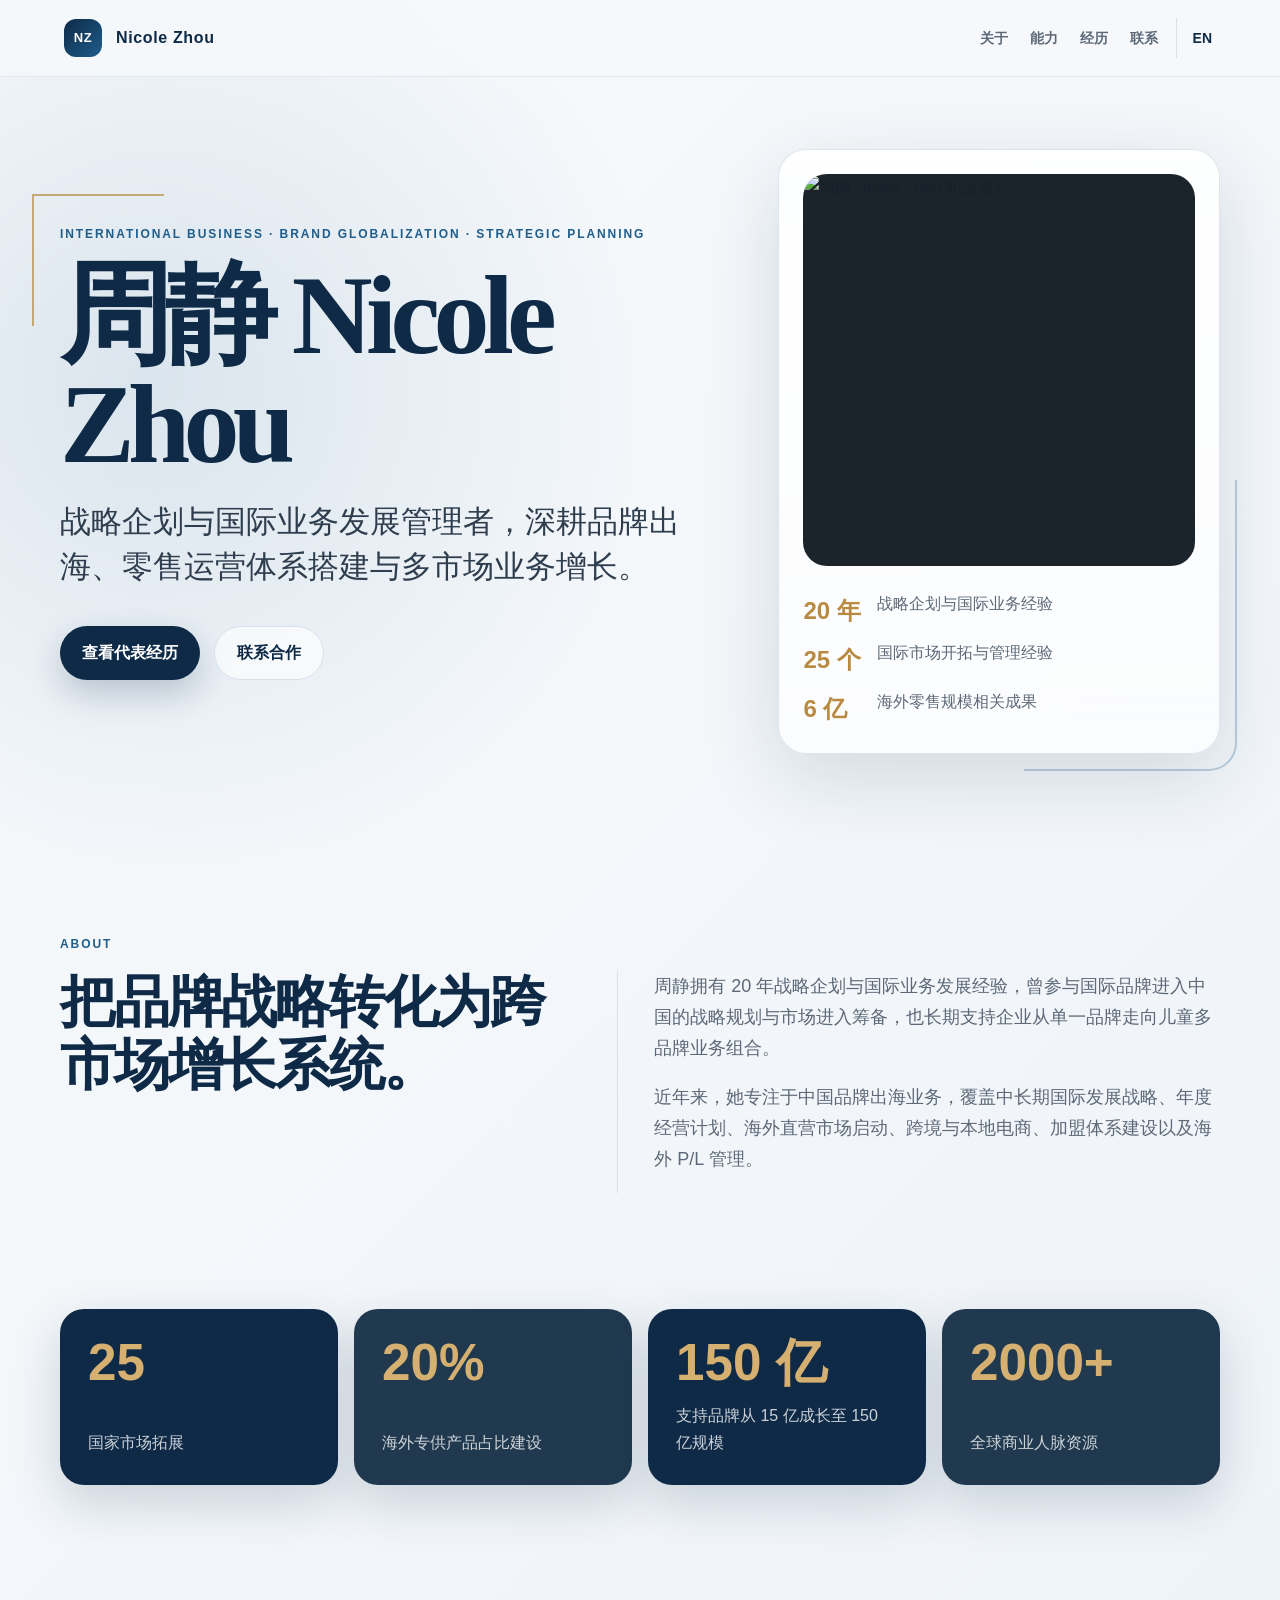
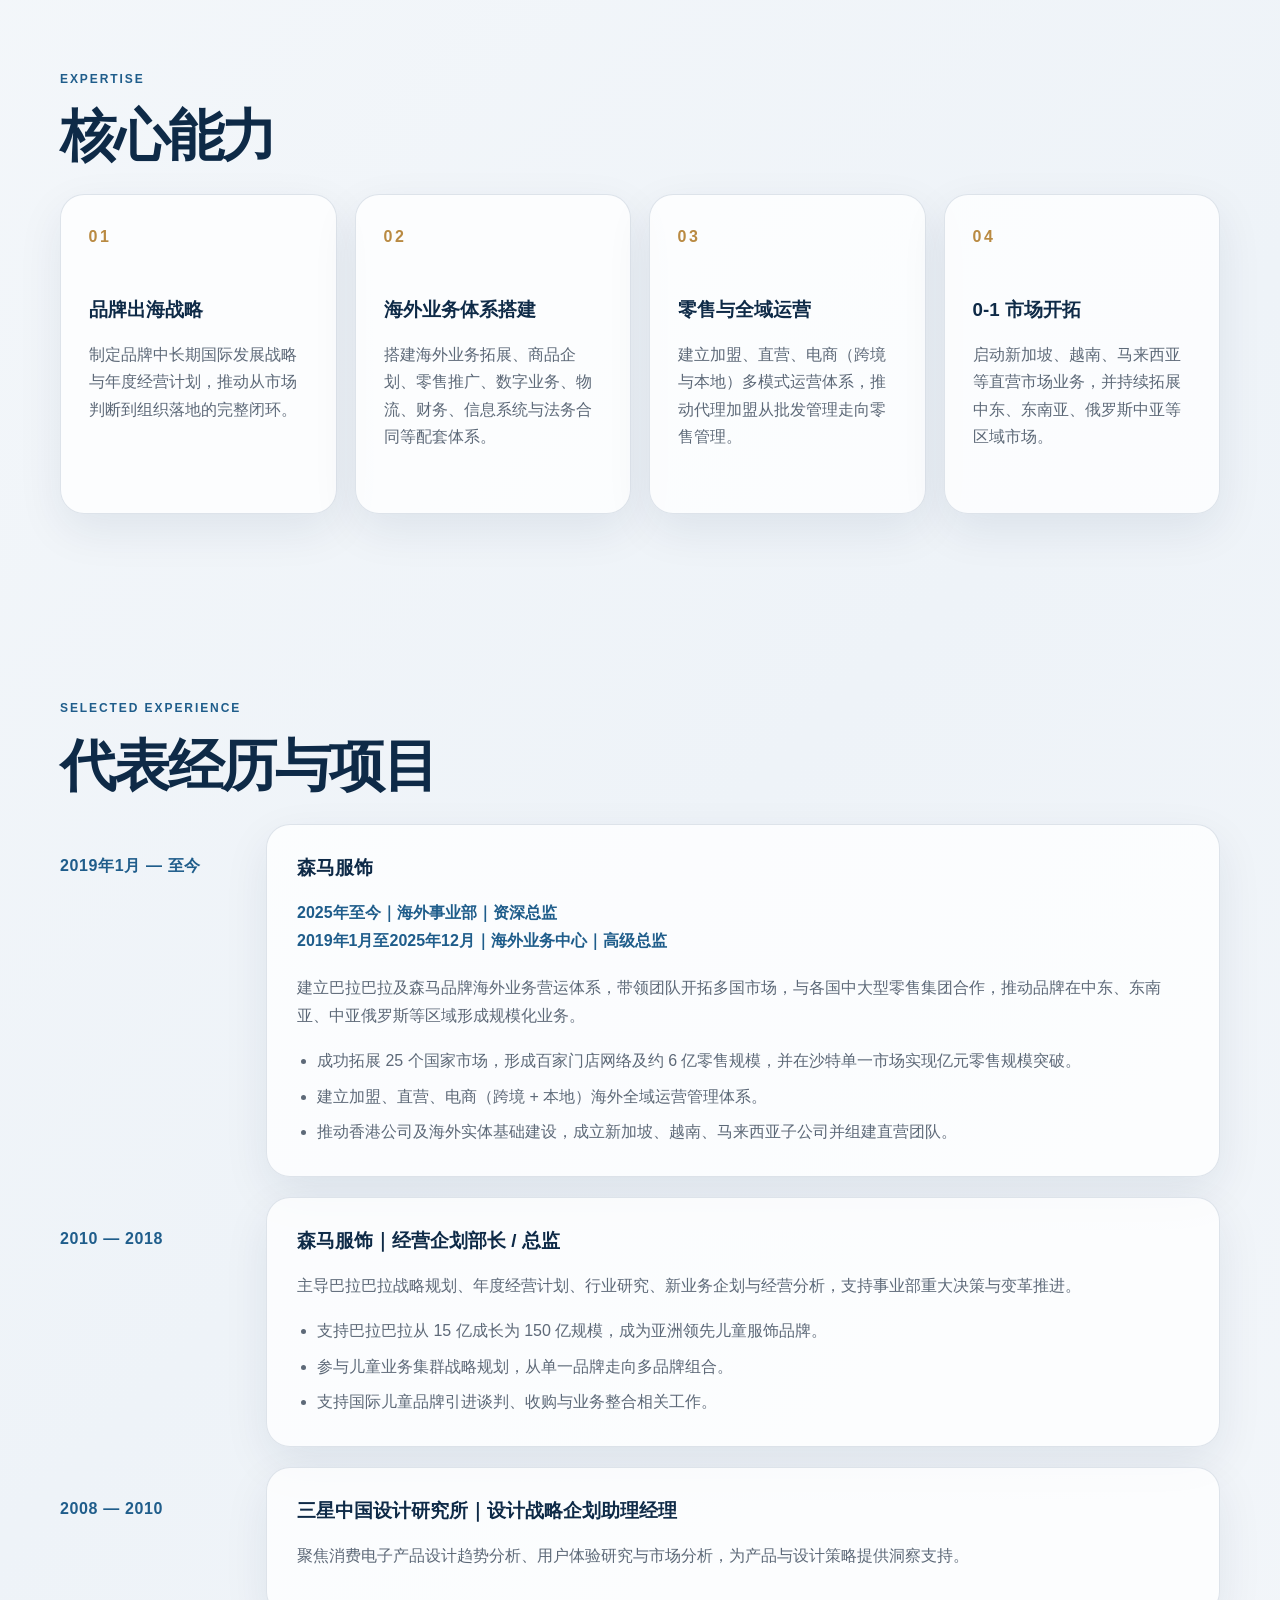
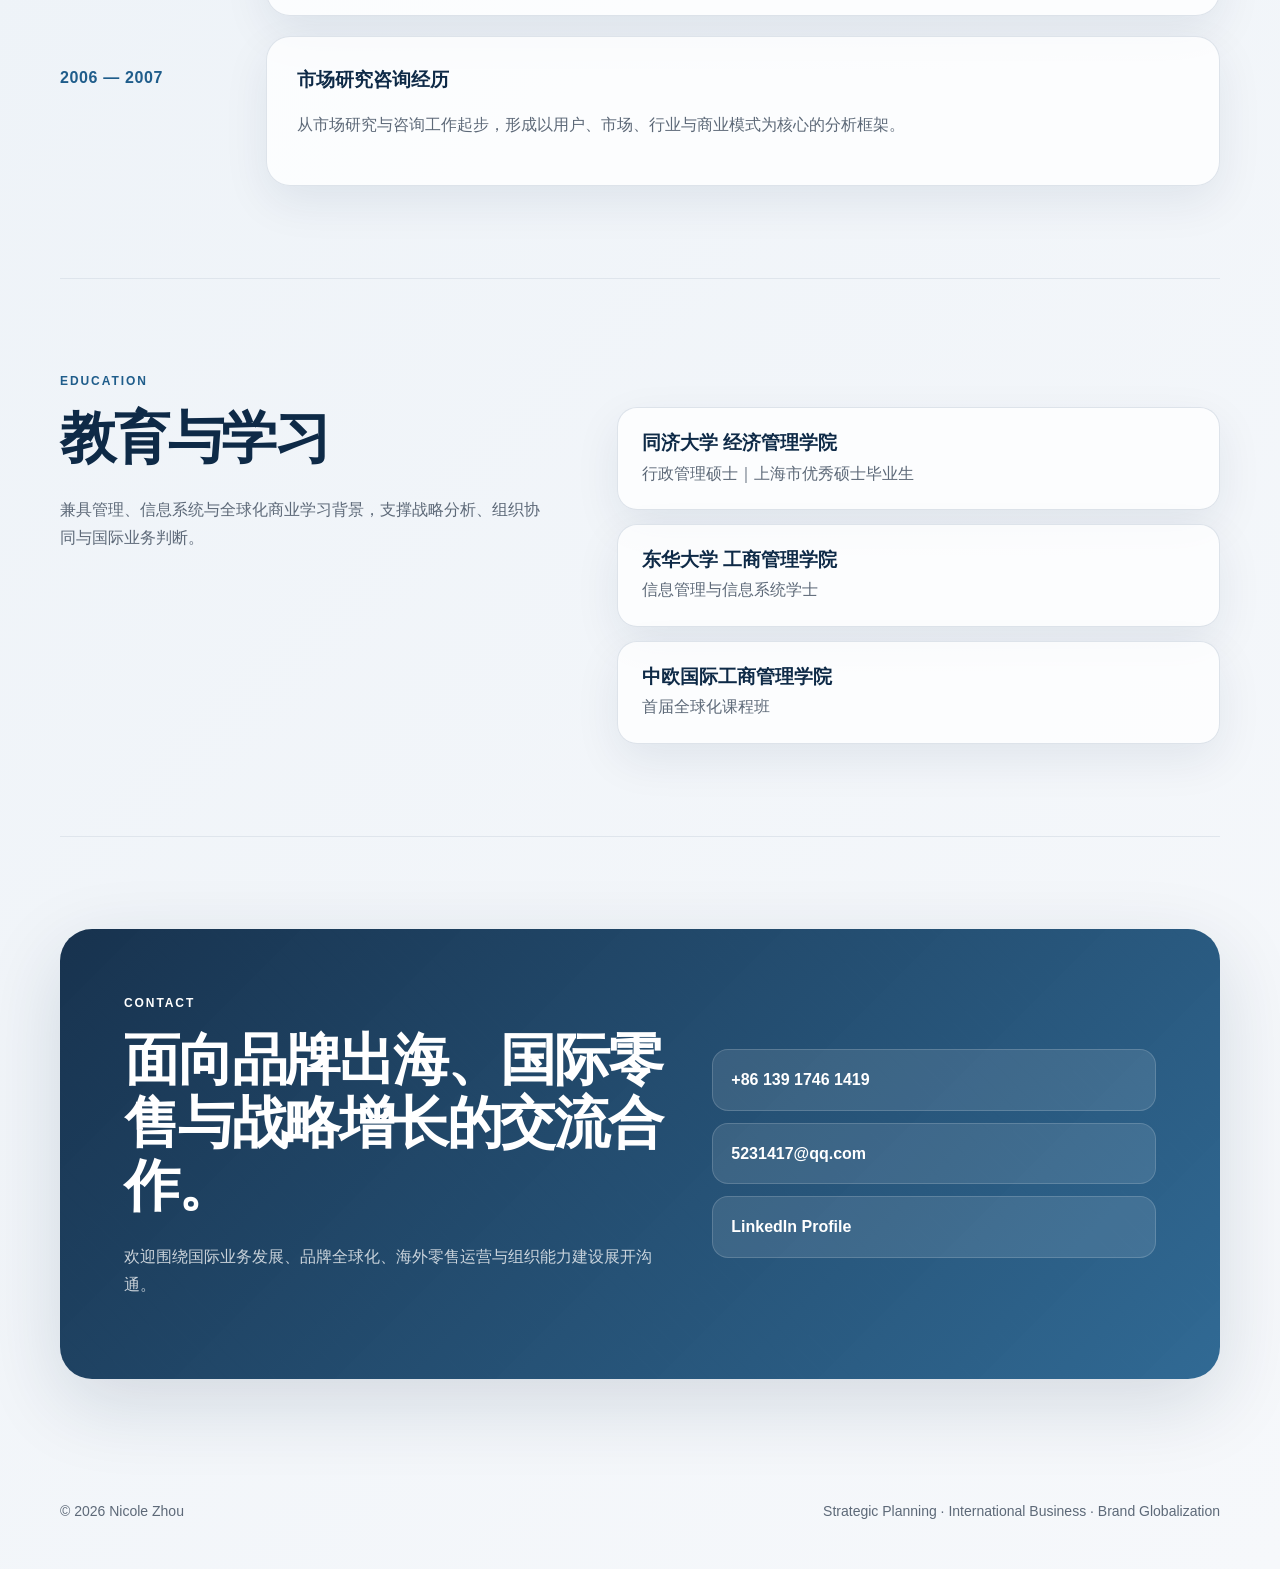
==== commit 391494b9: "Add files via upload" ====
--- a/index.html
+++ b/index.html
@@ -3,9 +3,13 @@
 <head>
   <meta charset="utf-8" />
   <meta name="viewport" content="width=device-width, initial-scale=1" />
-  <title>周静 Nicole Zhou｜国际业务与品牌出海</title>
-  <meta name="description" content="周静 Nicole Zhou，专注战略企划、国际业务发展、品牌出海与零售运营管理的个人作品集网站。" />
-  <link rel="stylesheet" href="./styles.css" />
+  <title>周静 Nicole Zhou｜国际业务与品牌出海</title>
+  <meta name="description" content="周静 Nicole Zhou，专注战略企划、国际业务发展、品牌出海与零售运营管理的个人作品集网站。" />
+  <link rel="canonical" href="https://zjivy.github.io/zhoujing-portfolio/" />
+  <link rel="alternate" hreflang="zh-CN" href="https://zjivy.github.io/zhoujing-portfolio/" />
+  <link rel="alternate" hreflang="en" href="https://zjivy.github.io/zhoujing-portfolio/en/" />
+  <link rel="alternate" hreflang="x-default" href="https://zjivy.github.io/zhoujing-portfolio/" />
+  <link rel="stylesheet" href="./styles.css" />
 </head>
 <body>
   <header class="site-header">
@@ -15,9 +19,10 @@
     </a>
     <nav class="nav" aria-label="主导航">
       <a href="#about">关于</a>
-      <a href="#expertise">能力</a>
-      <a href="#work">经历</a>
-      <a href="#contact">联系</a>
+      <a href="#expertise">能力</a>
+      <a href="#work">经历</a>
+      <a href="#contact">联系</a>
+      <a class="language-link" href="./en/" lang="en" aria-label="View English version">EN</a>
     </nav>
   </header>
 
@@ -34,7 +39,7 @@
       </div>
       <aside class="hero-card reveal delay-1" aria-label="个人概览">
         <div class="portrait-wrap">
-          <img src="./assets/zhoujing-profile.png" alt="周静 Nicole Zhou 职业照片" />
+          <img src="./assets/zhoujing-profile.webp" alt="周静 Nicole Zhou 职业照片" />
         </div>
         <div class="profile-facts">
           <span>20 年</span>
@@ -112,7 +117,7 @@
           <div class="time">2019年1月 — 至今</div>
           <div class="timeline-card">
             <h3>森马服饰</h3>
-            <p class="role-history"><strong>2025年月至今｜海外事业部｜资深总监</strong><br /><strong>2019年1月至2025年12月｜海外业务中心｜高级总监</strong></p>
+            <p class="role-history"><strong>2025年至今｜海外事业部｜资深总监</strong><br /><strong>2019年1月至2025年12月｜海外业务中心｜高级总监</strong></p>
             <p>建立巴拉巴拉及森马品牌海外业务营运体系，带领团队开拓多国市场，与各国中大型零售集团合作，推动品牌在中东、东南亚、中亚俄罗斯等区域形成规模化业务。</p>
             <ul>
               <li>成功拓展 25 个国家市场，形成百家门店网络及约 6 亿零售规模，并在沙特单一市场实现亿元零售规模突破。</li>
--- a/styles.css
+++ b/styles.css
@@ -66,6 +66,12 @@
   padding: 8px 4px;
 }
 .nav a:hover { color: var(--blue); }
+.nav .language-link {
+  padding-left: 16px;
+  border-left: 1px solid var(--line);
+  color: var(--navy);
+  font-weight: 900;
+}
 
 .section,
 .section-grid {
@@ -163,8 +169,14 @@
 }
 .portrait-wrap {
   overflow: hidden;
+  aspect-ratio: 1;
   border-radius: 24px;
   background: #1c242b;
+}
+.portrait-wrap img {
+  width: 100%;
+  height: 100%;
+  object-fit: cover;
 }
 .profile-facts {
   display: grid;
@@ -337,6 +349,7 @@
   .site-header { align-items: flex-start; flex-direction: column; padding: 14px 20px; }
   .nav { width: 100%; justify-content: space-between; gap: 8px; }
   .nav a { font-size: 13px; }
+  .nav .language-link { padding-left: 10px; }
   .hero-copy { min-width: 0; }
   h1 {
     max-width: 100%;
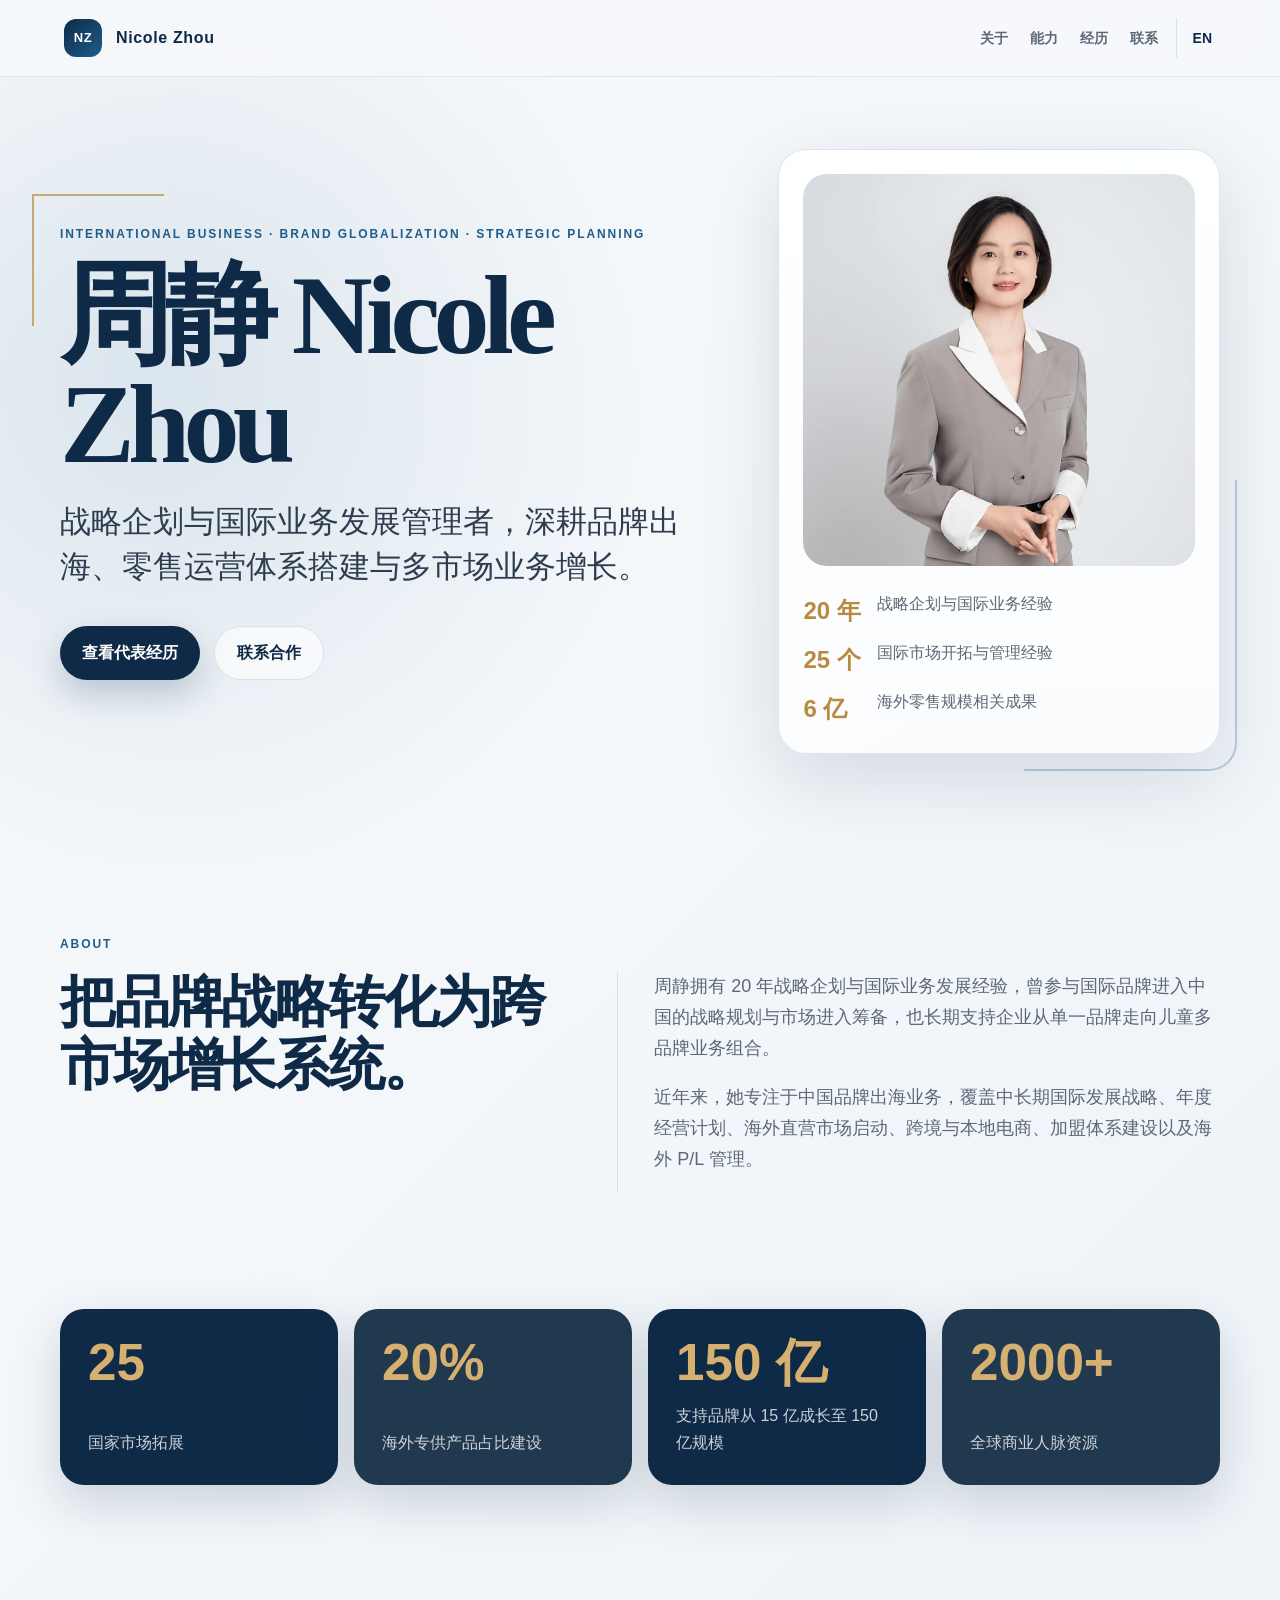
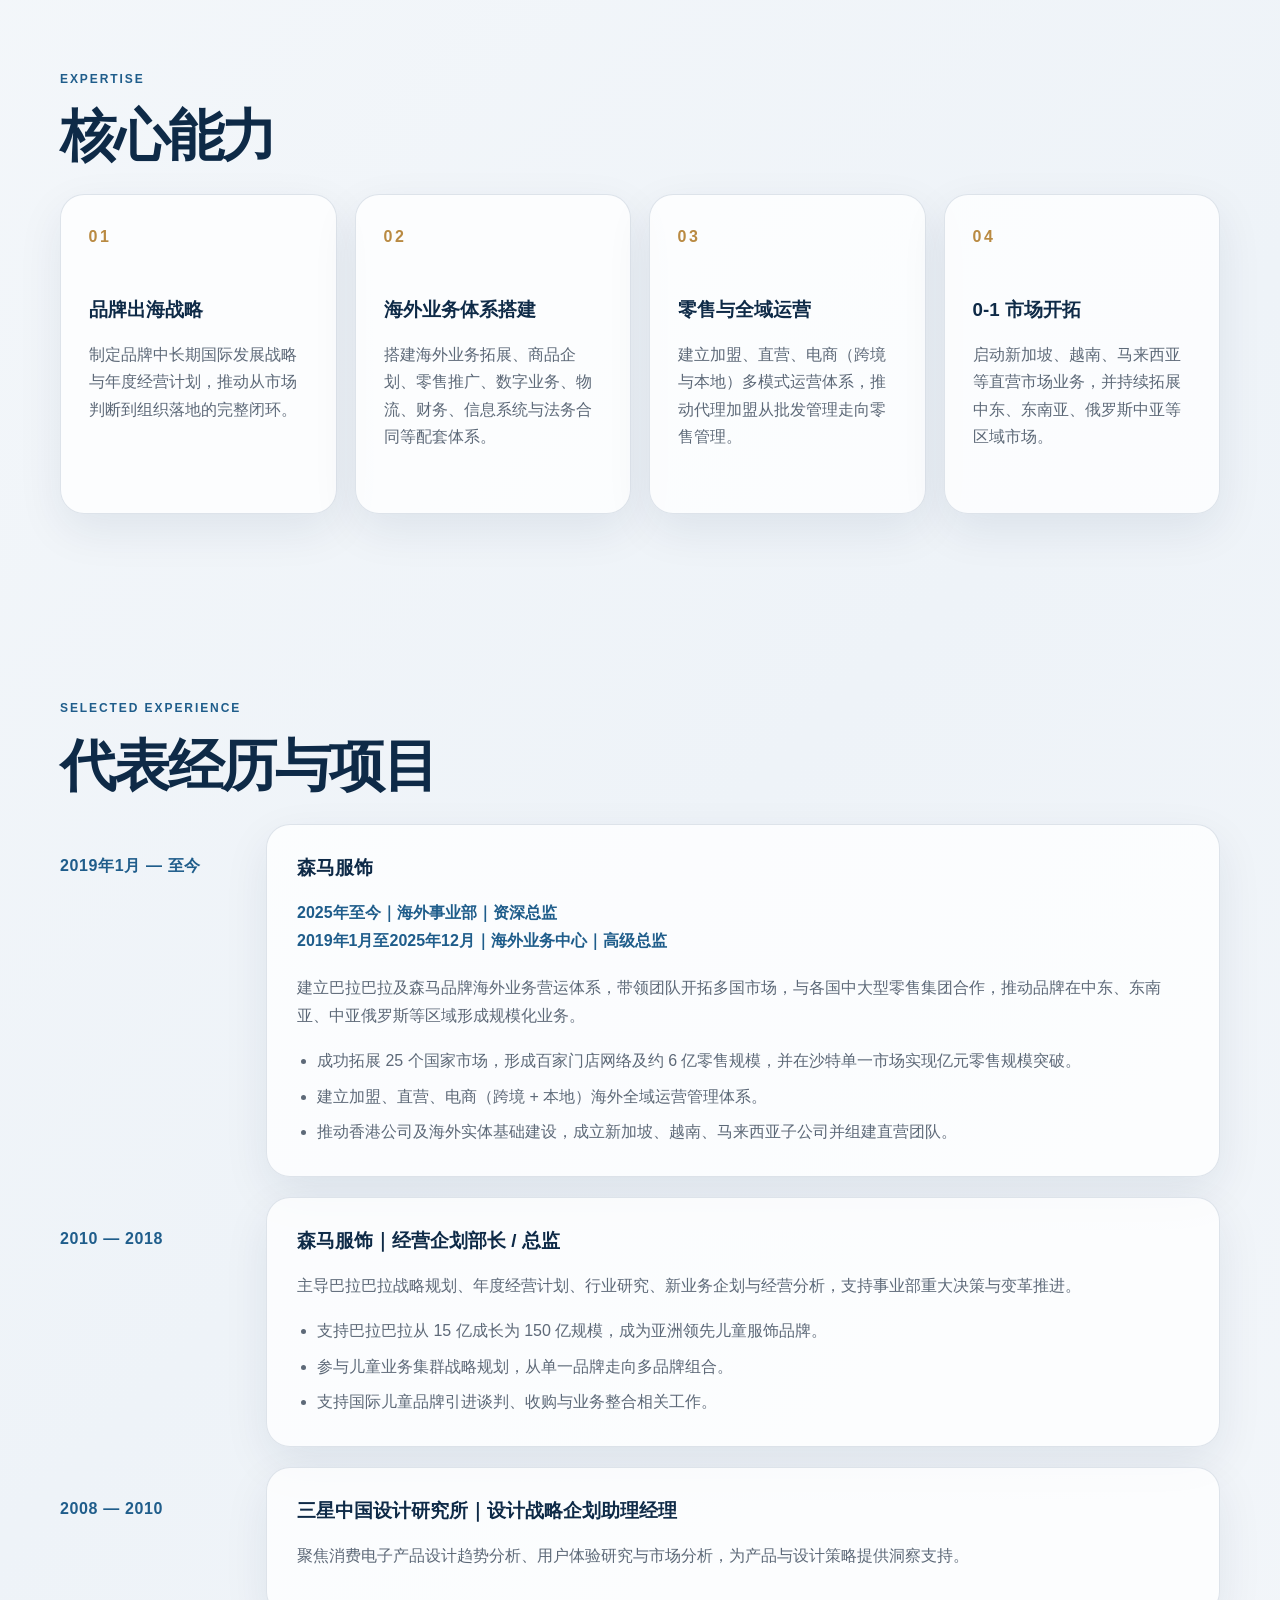
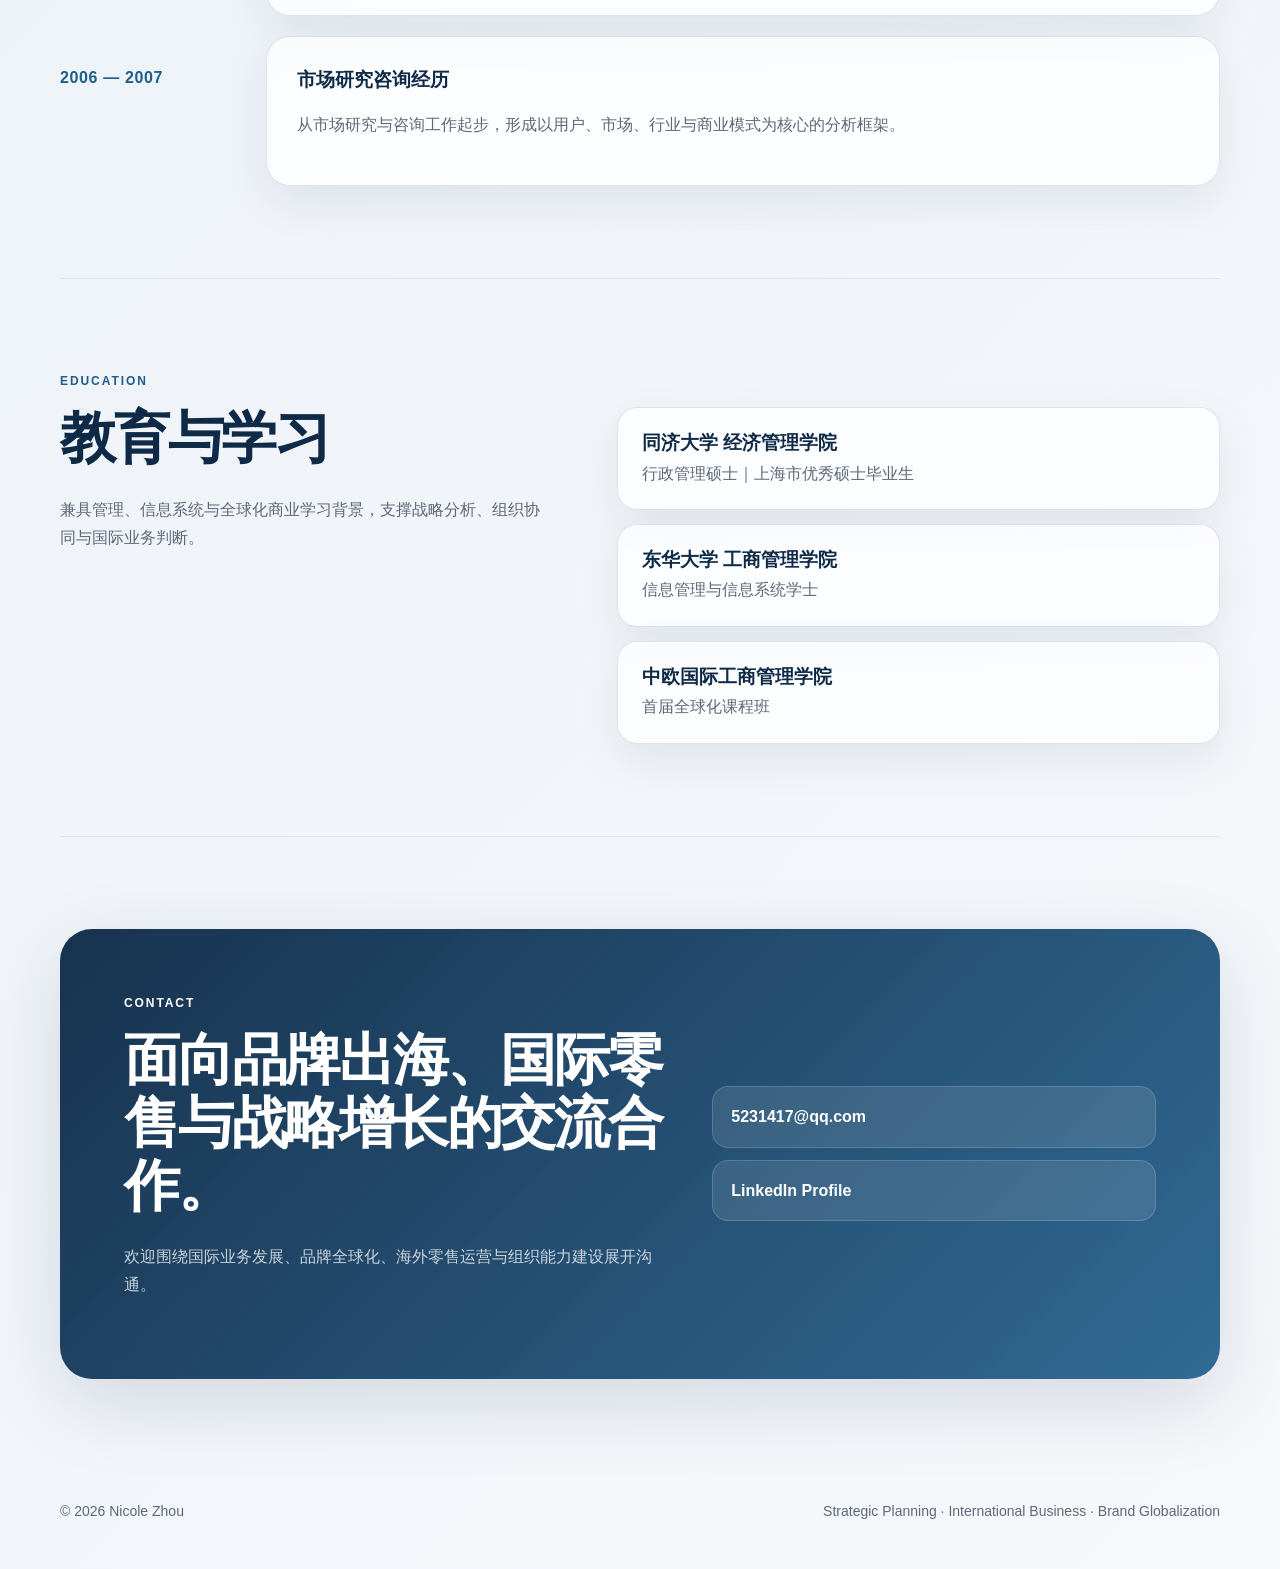
==== commit ae4fd522: "Add files via upload 移除中文页面手机号" ====
--- a/index.html
+++ b/index.html
@@ -187,9 +187,8 @@
           <p>欢迎围绕国际业务发展、品牌全球化、海外零售运营与组织能力建设展开沟通。</p>
         </div>
         <div class="contact-links">
-          <a href="tel:+8613917461419">+86 139 1746 1419</a>
-          <a href="mailto:5231417@qq.com">5231417@qq.com</a>
-          <a href="https://www.linkedin.com/in/nicole-zhou-3ba144138/" target="_blank" rel="noreferrer">LinkedIn Profile</a>
+          <a href="mailto:5231417@qq.com">5231417@qq.com</a>
+          <a href="https://www.linkedin.com/in/nicole-zhou-3ba144138" target="_blank" rel="noopener noreferrer">LinkedIn Profile</a>
         </div>
       </div>
     </section>
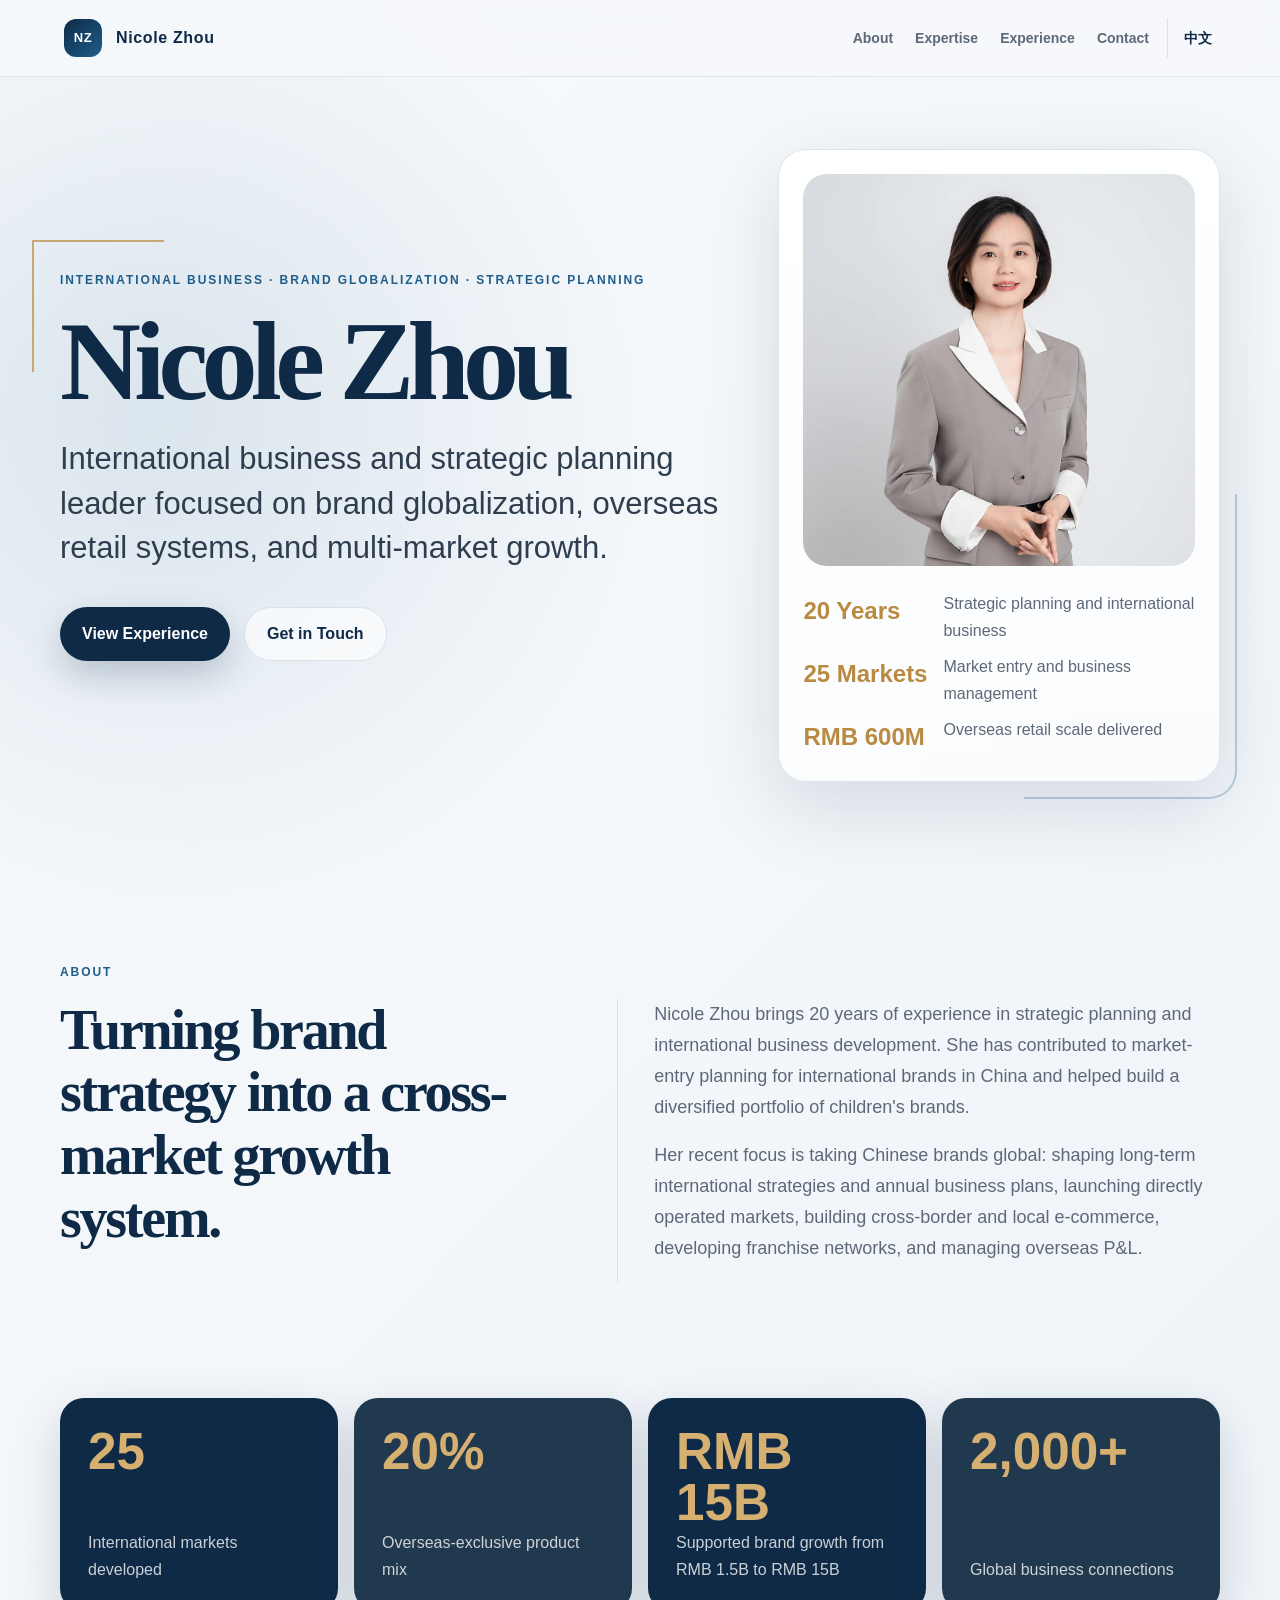
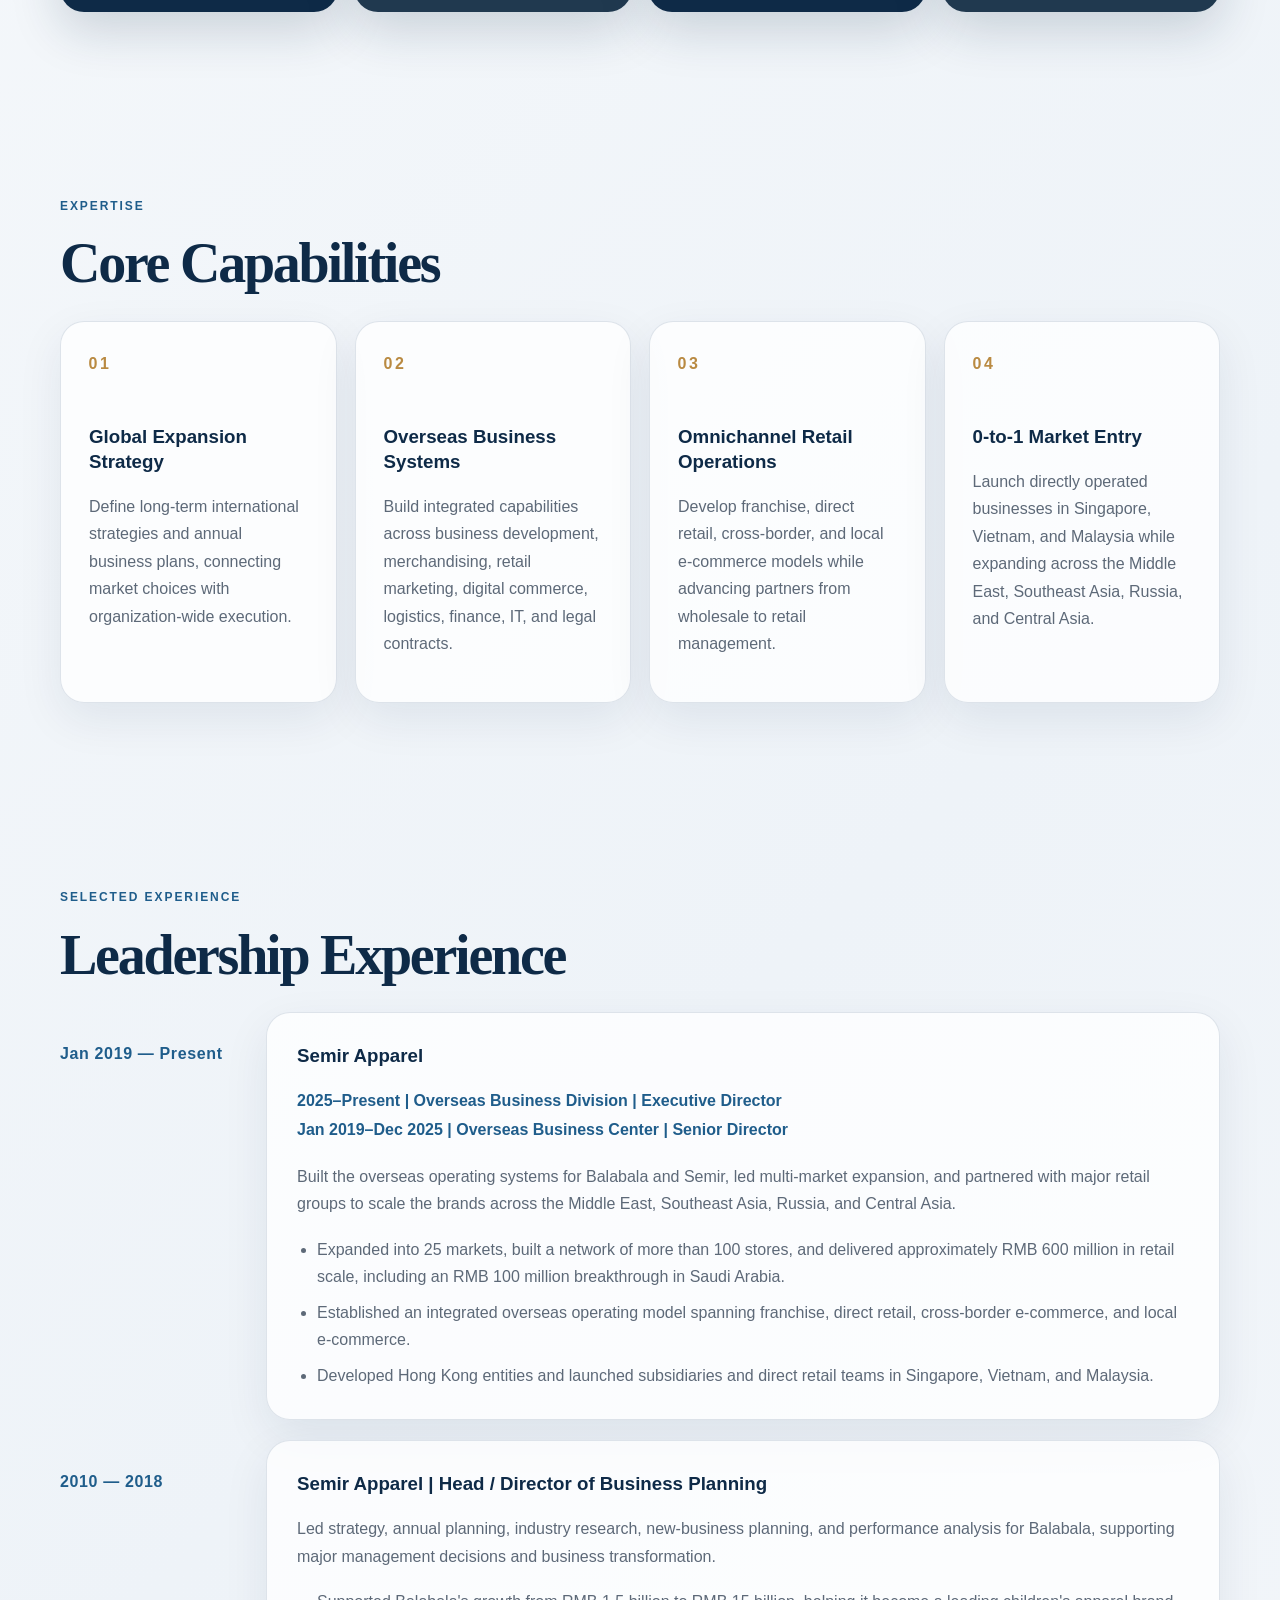
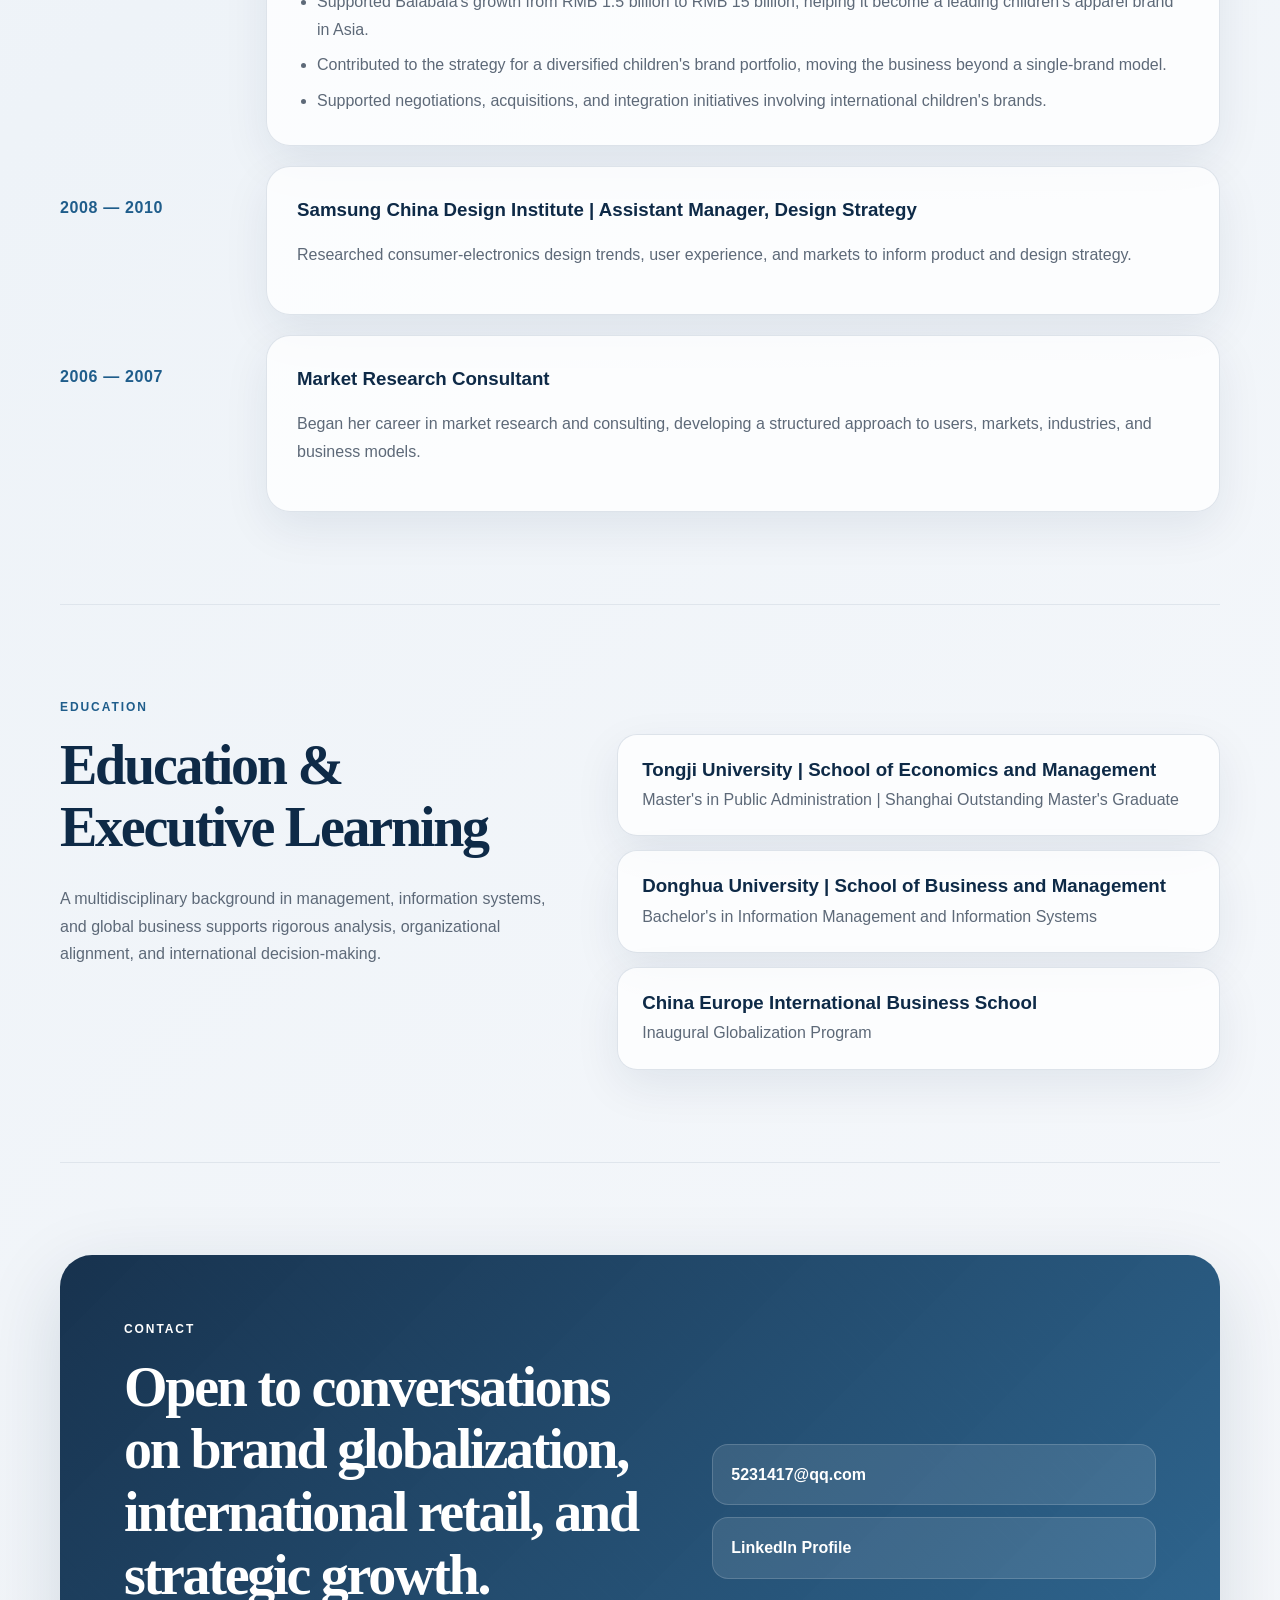
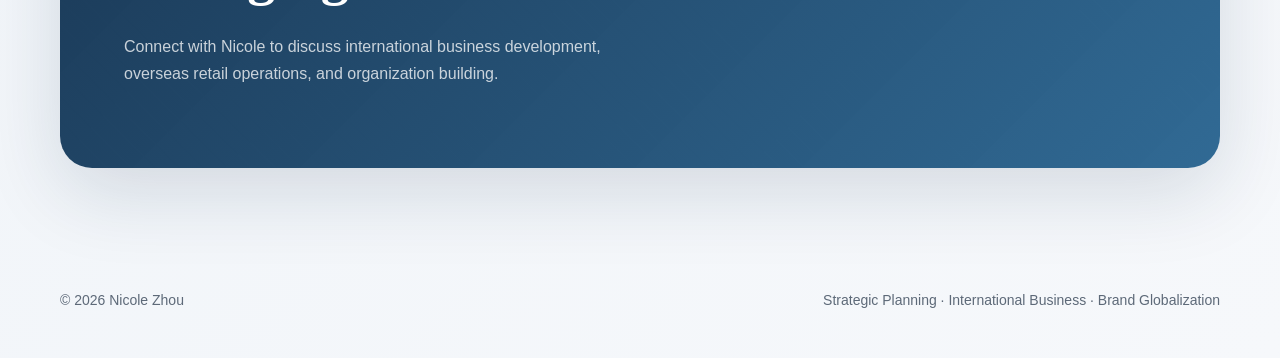
==== commit f1e3551a: "Add files via upload Remove phone number from English page" ====
--- a/index.html
+++ b/index.html
@@ -1,202 +1,202 @@
-﻿<!doctype html>
-<html lang="zh-CN">
-<head>
-  <meta charset="utf-8" />
-  <meta name="viewport" content="width=device-width, initial-scale=1" />
-  <title>周静 Nicole Zhou｜国际业务与品牌出海</title>
-  <meta name="description" content="周静 Nicole Zhou，专注战略企划、国际业务发展、品牌出海与零售运营管理的个人作品集网站。" />
-  <link rel="canonical" href="https://zjivy.github.io/zhoujing-portfolio/" />
+<!doctype html>
+<html lang="en">
+<head>
+  <meta charset="utf-8" />
+  <meta name="viewport" content="width=device-width, initial-scale=1" />
+  <title>Nicole Zhou | International Business & Brand Globalization</title>
+  <meta name="description" content="Nicole Zhou is an international business and strategic planning leader specializing in brand globalization, overseas retail operations, and multi-market growth." />
+  <link rel="canonical" href="https://zjivy.github.io/zhoujing-portfolio/en/" />
   <link rel="alternate" hreflang="zh-CN" href="https://zjivy.github.io/zhoujing-portfolio/" />
   <link rel="alternate" hreflang="en" href="https://zjivy.github.io/zhoujing-portfolio/en/" />
   <link rel="alternate" hreflang="x-default" href="https://zjivy.github.io/zhoujing-portfolio/" />
-  <link rel="stylesheet" href="./styles.css" />
-</head>
-<body>
-  <header class="site-header">
-    <a class="brand" href="#top" aria-label="周静个人网站首页">
-      <span class="brand-mark">NZ</span>
-      <span>Nicole Zhou</span>
-    </a>
-    <nav class="nav" aria-label="主导航">
-      <a href="#about">关于</a>
-      <a href="#expertise">能力</a>
-      <a href="#work">经历</a>
-      <a href="#contact">联系</a>
-      <a class="language-link" href="./en/" lang="en" aria-label="View English version">EN</a>
-    </nav>
-  </header>
-
-  <main id="top">
-    <section class="hero section-grid">
-      <div class="hero-copy reveal">
-        <p class="eyebrow">International Business · Brand Globalization · Strategic Planning</p>
-        <h1>周静 Nicole Zhou</h1>
-        <p class="lead">战略企划与国际业务发展管理者，深耕品牌出海、零售运营体系搭建与多市场业务增长。</p>
-        <div class="hero-actions">
-          <a class="button primary" href="#work">查看代表经历</a>
-          <a class="button secondary" href="#contact">联系合作</a>
-        </div>
-      </div>
-      <aside class="hero-card reveal delay-1" aria-label="个人概览">
-        <div class="portrait-wrap">
-          <img src="./assets/zhoujing-profile.webp" alt="周静 Nicole Zhou 职业照片" />
-        </div>
-        <div class="profile-facts">
-          <span>20 年</span>
-          <p>战略企划与国际业务经验</p>
-          <span>25 个</span>
-          <p>国际市场开拓与管理经验</p>
-          <span>6 亿</span>
-          <p>海外零售规模相关成果</p>
-        </div>
-      </aside>
-    </section>
-
-    <section id="about" class="section about">
-      <div class="section-kicker">About</div>
-      <div class="split">
-        <h2>把品牌战略转化为跨市场增长系统。</h2>
-        <div class="copy-block">
-          <p>周静拥有 20 年战略企划与国际业务发展经验，曾参与国际品牌进入中国的战略规划与市场进入筹备，也长期支持企业从单一品牌走向儿童多品牌业务组合。</p>
-          <p>近年来，她专注于中国品牌出海业务，覆盖中长期国际发展战略、年度经营计划、海外直营市场启动、跨境与本地电商、加盟体系建设以及海外 P/L 管理。</p>
-        </div>
-      </div>
-    </section>
-
-    <section class="metrics section" aria-label="关键成果">
-      <div class="metric reveal">
+  <link rel="stylesheet" href="../styles.css" />
+</head>
+<body>
+  <header class="site-header">
+    <a class="brand" href="#top" aria-label="Nicole Zhou portfolio home">
+      <span class="brand-mark">NZ</span>
+      <span>Nicole Zhou</span>
+    </a>
+    <nav class="nav" aria-label="Main navigation">
+      <a href="#about">About</a>
+      <a href="#expertise">Expertise</a>
+      <a href="#work">Experience</a>
+      <a href="#contact">Contact</a>
+      <a class="language-link" href="../" lang="zh-CN" aria-label="查看中文版本">中文</a>
+    </nav>
+  </header>
+
+  <main id="top">
+    <section class="hero section-grid">
+      <div class="hero-copy reveal">
+        <p class="eyebrow">International Business · Brand Globalization · Strategic Planning</p>
+        <h1>Nicole Zhou</h1>
+        <p class="lead">International business and strategic planning leader focused on brand globalization, overseas retail systems, and multi-market growth.</p>
+        <div class="hero-actions">
+          <a class="button primary" href="#work">View Experience</a>
+          <a class="button secondary" href="#contact">Get in Touch</a>
+        </div>
+      </div>
+      <aside class="hero-card reveal delay-1" aria-label="Professional overview">
+        <div class="portrait-wrap">
+          <img src="../assets/zhoujing-profile.webp" alt="Professional portrait of Nicole Zhou" />
+        </div>
+        <div class="profile-facts">
+          <span>20 Years</span>
+          <p>Strategic planning and international business</p>
+          <span>25 Markets</span>
+          <p>Market entry and business management</p>
+          <span>RMB 600M</span>
+          <p>Overseas retail scale delivered</p>
+        </div>
+      </aside>
+    </section>
+
+    <section id="about" class="section about">
+      <div class="section-kicker">About</div>
+      <div class="split">
+        <h2>Turning brand strategy into a cross-market growth system.</h2>
+        <div class="copy-block">
+          <p>Nicole Zhou brings 20 years of experience in strategic planning and international business development. She has contributed to market-entry planning for international brands in China and helped build a diversified portfolio of children's brands.</p>
+          <p>Her recent focus is taking Chinese brands global: shaping long-term international strategies and annual business plans, launching directly operated markets, building cross-border and local e-commerce, developing franchise networks, and managing overseas P&amp;L.</p>
+        </div>
+      </div>
+    </section>
+
+    <section class="metrics section" aria-label="Selected results">
+      <div class="metric reveal">
         <strong>25</strong>
-        <span>国家市场拓展</span>
-      </div>
-      <div class="metric reveal delay-1">
-        <strong>20%</strong>
-        <span>海外专供产品占比建设</span>
-      </div>
-      <div class="metric reveal delay-2">
-        <strong>150 亿</strong>
-        <span>支持品牌从 15 亿成长至 150 亿规模</span>
-      </div>
-      <div class="metric reveal delay-3">
-        <strong>2000+</strong>
-        <span>全球商业人脉资源</span>
-      </div>
-    </section>
-
-    <section id="expertise" class="section expertise">
-      <div class="section-kicker">Expertise</div>
-      <h2>核心能力</h2>
-      <div class="cards">
-        <article class="card reveal">
-          <span class="card-index">01</span>
-          <h3>品牌出海战略</h3>
-          <p>制定品牌中长期国际发展战略与年度经营计划，推动从市场判断到组织落地的完整闭环。</p>
-        </article>
-        <article class="card reveal delay-1">
-          <span class="card-index">02</span>
-          <h3>海外业务体系搭建</h3>
-          <p>搭建海外业务拓展、商品企划、零售推广、数字业务、物流、财务、信息系统与法务合同等配套体系。</p>
-        </article>
-        <article class="card reveal delay-2">
-          <span class="card-index">03</span>
-          <h3>零售与全域运营</h3>
-          <p>建立加盟、直营、电商（跨境与本地）多模式运营体系，推动代理加盟从批发管理走向零售管理。</p>
-        </article>
-        <article class="card reveal delay-3">
-          <span class="card-index">04</span>
-          <h3>0-1 市场开拓</h3>
-          <p>启动新加坡、越南、马来西亚等直营市场业务，并持续拓展中东、东南亚、俄罗斯中亚等区域市场。</p>
-        </article>
-      </div>
-    </section>
-
-    <section id="work" class="section work">
-      <div class="section-kicker">Selected Experience</div>
-      <h2>代表经历与项目</h2>
-      <div class="timeline">
-        <article class="timeline-item reveal">
-          <div class="time">2019年1月 — 至今</div>
-          <div class="timeline-card">
-            <h3>森马服饰</h3>
-            <p class="role-history"><strong>2025年至今｜海外事业部｜资深总监</strong><br /><strong>2019年1月至2025年12月｜海外业务中心｜高级总监</strong></p>
-            <p>建立巴拉巴拉及森马品牌海外业务营运体系，带领团队开拓多国市场，与各国中大型零售集团合作，推动品牌在中东、东南亚、中亚俄罗斯等区域形成规模化业务。</p>
+        <span>International markets developed</span>
+      </div>
+      <div class="metric reveal delay-1">
+        <strong>20%</strong>
+        <span>Overseas-exclusive product mix</span>
+      </div>
+      <div class="metric reveal delay-2">
+        <strong>RMB 15B</strong>
+        <span>Supported brand growth from RMB 1.5B to RMB 15B</span>
+      </div>
+      <div class="metric reveal delay-3">
+        <strong>2,000+</strong>
+        <span>Global business connections</span>
+      </div>
+    </section>
+
+    <section id="expertise" class="section expertise">
+      <div class="section-kicker">Expertise</div>
+      <h2>Core Capabilities</h2>
+      <div class="cards">
+        <article class="card reveal">
+          <span class="card-index">01</span>
+          <h3>Global Expansion Strategy</h3>
+          <p>Define long-term international strategies and annual business plans, connecting market choices with organization-wide execution.</p>
+        </article>
+        <article class="card reveal delay-1">
+          <span class="card-index">02</span>
+          <h3>Overseas Business Systems</h3>
+          <p>Build integrated capabilities across business development, merchandising, retail marketing, digital commerce, logistics, finance, IT, and legal contracts.</p>
+        </article>
+        <article class="card reveal delay-2">
+          <span class="card-index">03</span>
+          <h3>Omnichannel Retail Operations</h3>
+          <p>Develop franchise, direct retail, cross-border, and local e-commerce models while advancing partners from wholesale to retail management.</p>
+        </article>
+        <article class="card reveal delay-3">
+          <span class="card-index">04</span>
+          <h3>0-to-1 Market Entry</h3>
+          <p>Launch directly operated businesses in Singapore, Vietnam, and Malaysia while expanding across the Middle East, Southeast Asia, Russia, and Central Asia.</p>
+        </article>
+      </div>
+    </section>
+
+    <section id="work" class="section work">
+      <div class="section-kicker">Selected Experience</div>
+      <h2>Leadership Experience</h2>
+      <div class="timeline">
+        <article class="timeline-item reveal">
+          <div class="time">Jan 2019 — Present</div>
+          <div class="timeline-card">
+            <h3>Semir Apparel</h3>
+            <p class="role-history"><strong>2025–Present | Overseas Business Division | Executive Director</strong><br /><strong>Jan 2019–Dec 2025 | Overseas Business Center | Senior Director</strong></p>
+            <p>Built the overseas operating systems for Balabala and Semir, led multi-market expansion, and partnered with major retail groups to scale the brands across the Middle East, Southeast Asia, Russia, and Central Asia.</p>
             <ul>
-              <li>成功拓展 25 个国家市场，形成百家门店网络及约 6 亿零售规模，并在沙特单一市场实现亿元零售规模突破。</li>
-              <li>建立加盟、直营、电商（跨境 + 本地）海外全域运营管理体系。</li>
-              <li>推动香港公司及海外实体基础建设，成立新加坡、越南、马来西亚子公司并组建直营团队。</li>
-            </ul>
-          </div>
-        </article>
-        <article class="timeline-item reveal delay-1">
-          <div class="time">2010 — 2018</div>
-          <div class="timeline-card">
-            <h3>森马服饰｜经营企划部长 / 总监</h3>
-            <p>主导巴拉巴拉战略规划、年度经营计划、行业研究、新业务企划与经营分析，支持事业部重大决策与变革推进。</p>
-            <ul>
-              <li>支持巴拉巴拉从 15 亿成长为 150 亿规模，成为亚洲领先儿童服饰品牌。</li>
-              <li>参与儿童业务集群战略规划，从单一品牌走向多品牌组合。</li>
-              <li>支持国际儿童品牌引进谈判、收购与业务整合相关工作。</li>
-            </ul>
-          </div>
-        </article>
-        <article class="timeline-item reveal delay-2">
-          <div class="time">2008 — 2010</div>
-          <div class="timeline-card">
-            <h3>三星中国设计研究所｜设计战略企划助理经理</h3>
-            <p>聚焦消费电子产品设计趋势分析、用户体验研究与市场分析，为产品与设计策略提供洞察支持。</p>
-          </div>
-        </article>
-        <article class="timeline-item reveal delay-3">
-          <div class="time">2006 — 2007</div>
-          <div class="timeline-card">
-            <h3>市场研究咨询经历</h3>
-            <p>从市场研究与咨询工作起步，形成以用户、市场、行业与商业模式为核心的分析框架。</p>
-          </div>
-        </article>
-      </div>
-    </section>
-
-    <section class="section education">
-      <div class="section-kicker">Education</div>
-      <div class="education-grid">
-        <div>
-          <h2>教育与学习</h2>
-          <p>兼具管理、信息系统与全球化商业学习背景，支撑战略分析、组织协同与国际业务判断。</p>
-        </div>
-        <div class="edu-list">
-          <article>
-            <h3>同济大学 经济管理学院</h3>
-            <p>行政管理硕士｜上海市优秀硕士毕业生</p>
-          </article>
-          <article>
-            <h3>东华大学 工商管理学院</h3>
-            <p>信息管理与信息系统学士</p>
-          </article>
-          <article>
-            <h3>中欧国际工商管理学院</h3>
-            <p>首届全球化课程班</p>
-          </article>
-        </div>
-      </div>
-    </section>
-
-    <section id="contact" class="section contact">
-      <div class="contact-panel reveal">
-        <div>
-          <div class="section-kicker">Contact</div>
-          <h2>面向品牌出海、国际零售与战略增长的交流合作。</h2>
-          <p>欢迎围绕国际业务发展、品牌全球化、海外零售运营与组织能力建设展开沟通。</p>
-        </div>
-        <div class="contact-links">
+              <li>Expanded into 25 markets, built a network of more than 100 stores, and delivered approximately RMB 600 million in retail scale, including an RMB 100 million breakthrough in Saudi Arabia.</li>
+              <li>Established an integrated overseas operating model spanning franchise, direct retail, cross-border e-commerce, and local e-commerce.</li>
+              <li>Developed Hong Kong entities and launched subsidiaries and direct retail teams in Singapore, Vietnam, and Malaysia.</li>
+            </ul>
+          </div>
+        </article>
+        <article class="timeline-item reveal delay-1">
+          <div class="time">2010 — 2018</div>
+          <div class="timeline-card">
+            <h3>Semir Apparel | Head / Director of Business Planning</h3>
+            <p>Led strategy, annual planning, industry research, new-business planning, and performance analysis for Balabala, supporting major management decisions and business transformation.</p>
+            <ul>
+              <li>Supported Balabala's growth from RMB 1.5 billion to RMB 15 billion, helping it become a leading children's apparel brand in Asia.</li>
+              <li>Contributed to the strategy for a diversified children's brand portfolio, moving the business beyond a single-brand model.</li>
+              <li>Supported negotiations, acquisitions, and integration initiatives involving international children's brands.</li>
+            </ul>
+          </div>
+        </article>
+        <article class="timeline-item reveal delay-2">
+          <div class="time">2008 — 2010</div>
+          <div class="timeline-card">
+            <h3>Samsung China Design Institute | Assistant Manager, Design Strategy</h3>
+            <p>Researched consumer-electronics design trends, user experience, and markets to inform product and design strategy.</p>
+          </div>
+        </article>
+        <article class="timeline-item reveal delay-3">
+          <div class="time">2006 — 2007</div>
+          <div class="timeline-card">
+            <h3>Market Research Consultant</h3>
+            <p>Began her career in market research and consulting, developing a structured approach to users, markets, industries, and business models.</p>
+          </div>
+        </article>
+      </div>
+    </section>
+
+    <section class="section education">
+      <div class="section-kicker">Education</div>
+      <div class="education-grid">
+        <div>
+          <h2>Education &amp; Executive Learning</h2>
+          <p>A multidisciplinary background in management, information systems, and global business supports rigorous analysis, organizational alignment, and international decision-making.</p>
+        </div>
+        <div class="edu-list">
+          <article>
+            <h3>Tongji University | School of Economics and Management</h3>
+            <p>Master's in Public Administration | Shanghai Outstanding Master's Graduate</p>
+          </article>
+          <article>
+            <h3>Donghua University | School of Business and Management</h3>
+            <p>Bachelor's in Information Management and Information Systems</p>
+          </article>
+          <article>
+            <h3>China Europe International Business School</h3>
+            <p>Inaugural Globalization Program</p>
+          </article>
+        </div>
+      </div>
+    </section>
+
+    <section id="contact" class="section contact">
+      <div class="contact-panel reveal">
+        <div>
+          <div class="section-kicker">Contact</div>
+          <h2>Open to conversations on brand globalization, international retail, and strategic growth.</h2>
+          <p>Connect with Nicole to discuss international business development, overseas retail operations, and organization building.</p>
+        </div>
+        <div class="contact-links">
           <a href="mailto:5231417@qq.com">5231417@qq.com</a>
           <a href="https://www.linkedin.com/in/nicole-zhou-3ba144138" target="_blank" rel="noopener noreferrer">LinkedIn Profile</a>
-        </div>
-      </div>
-    </section>
-  </main>
-
-  <footer class="footer">
-    <span>© 2026 Nicole Zhou</span>
-    <span>Strategic Planning · International Business · Brand Globalization</span>
-  </footer>
-</body>
-</html>
+        </div>
+      </div>
+    </section>
+  </main>
+
+  <footer class="footer">
+    <span>© 2026 Nicole Zhou</span>
+    <span>Strategic Planning · International Business · Brand Globalization</span>
+  </footer>
+</body>
+</html>
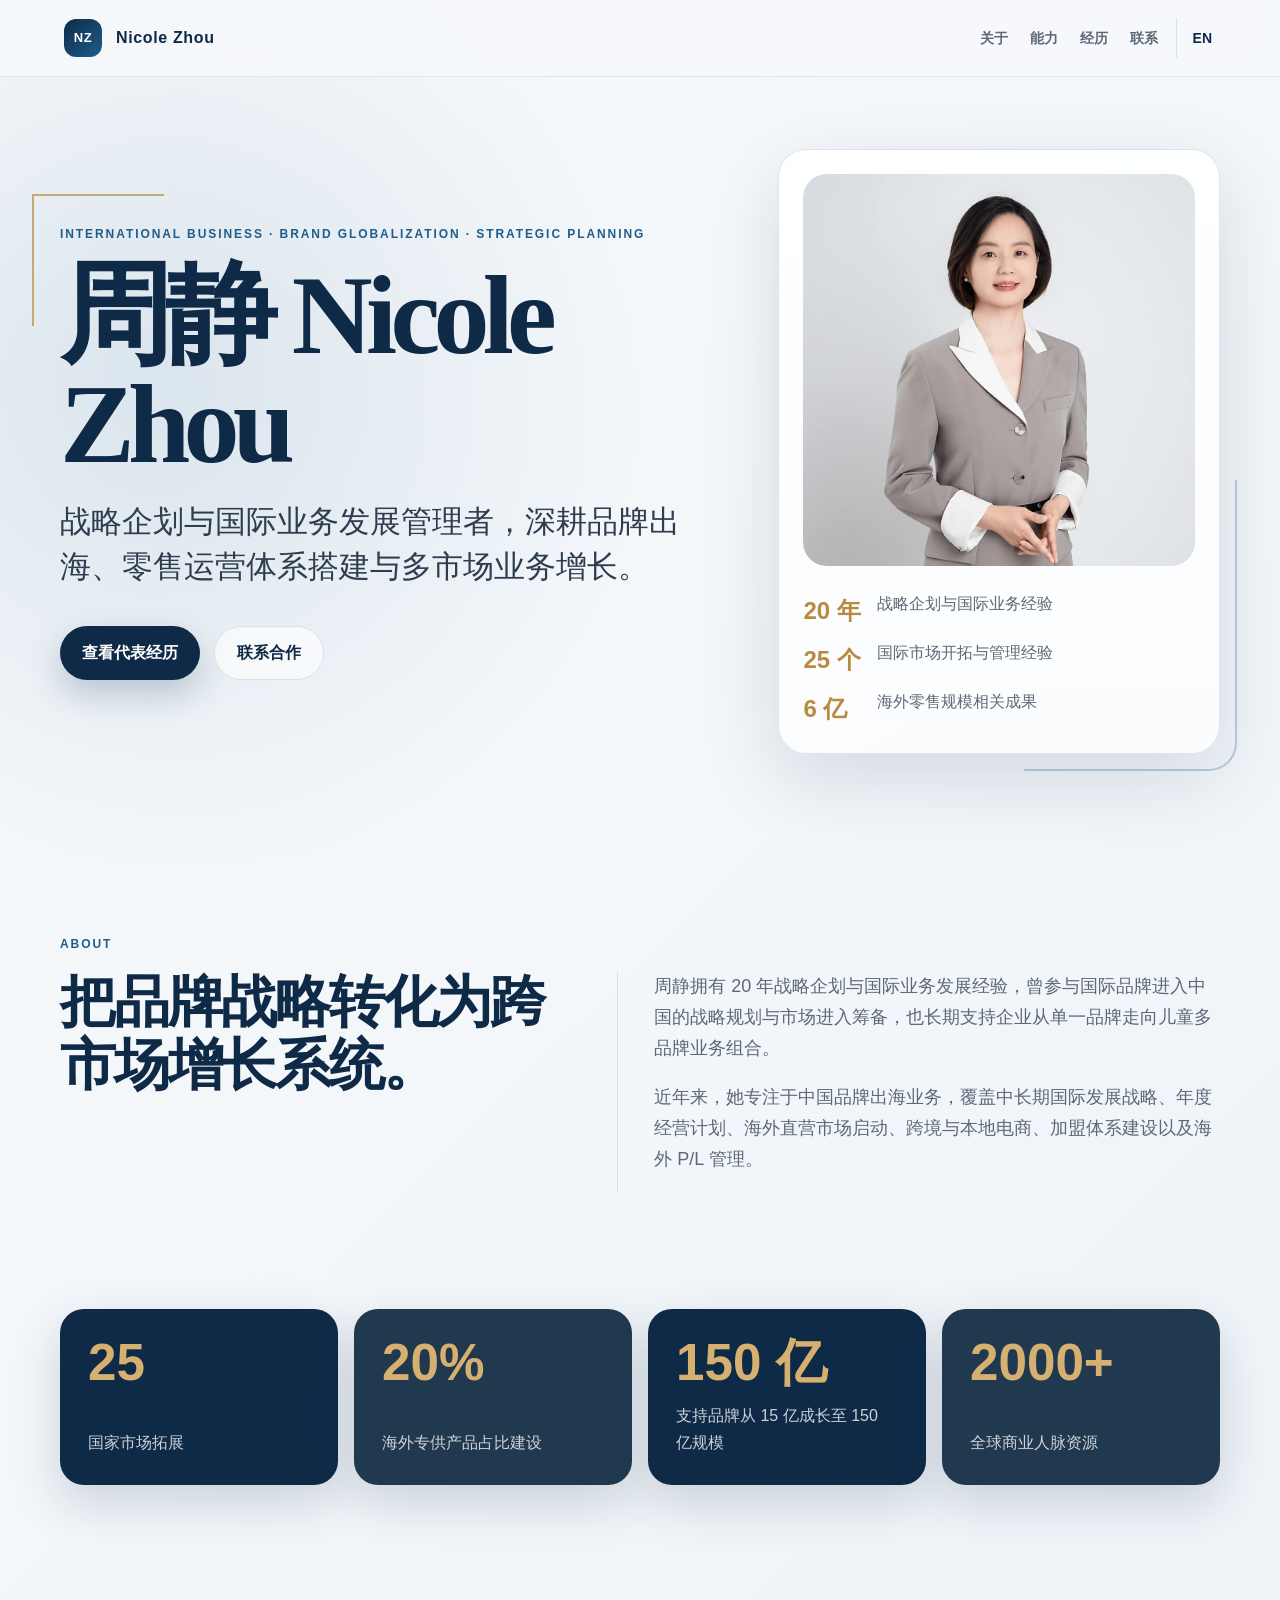
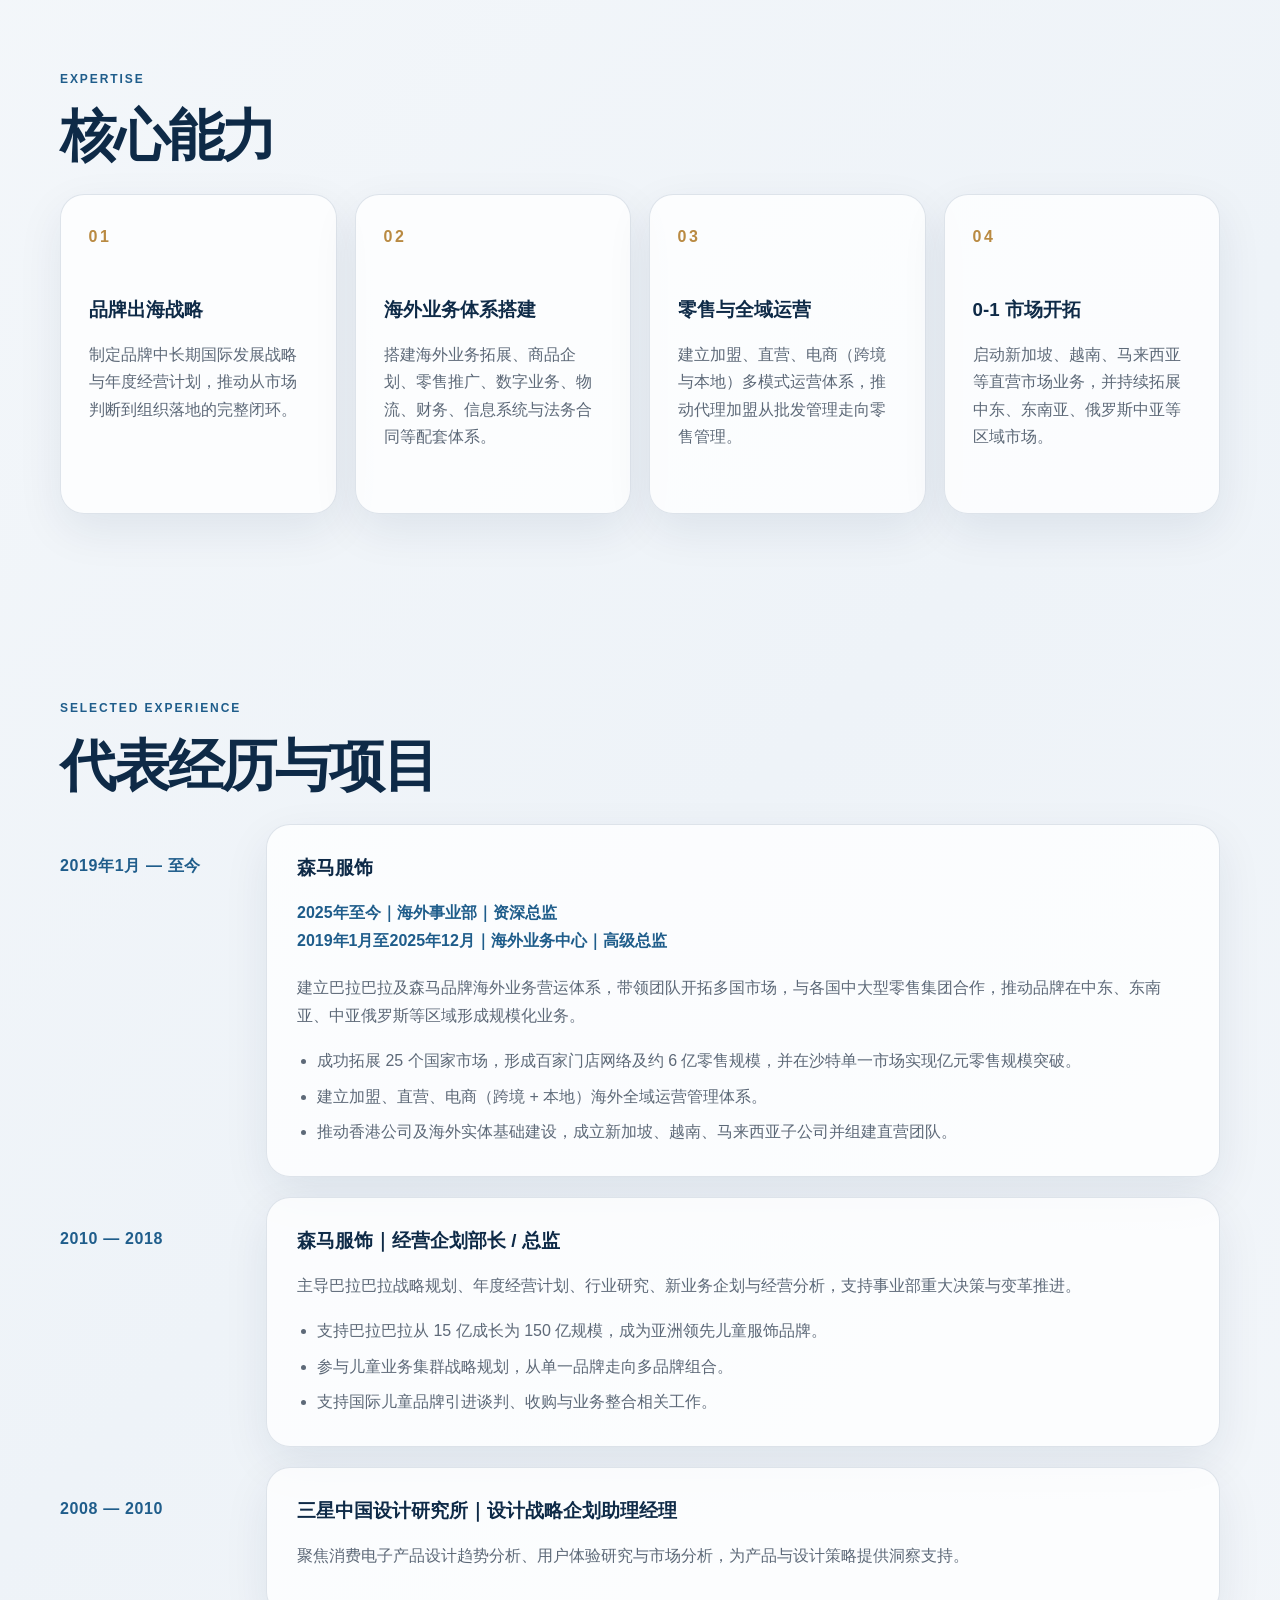
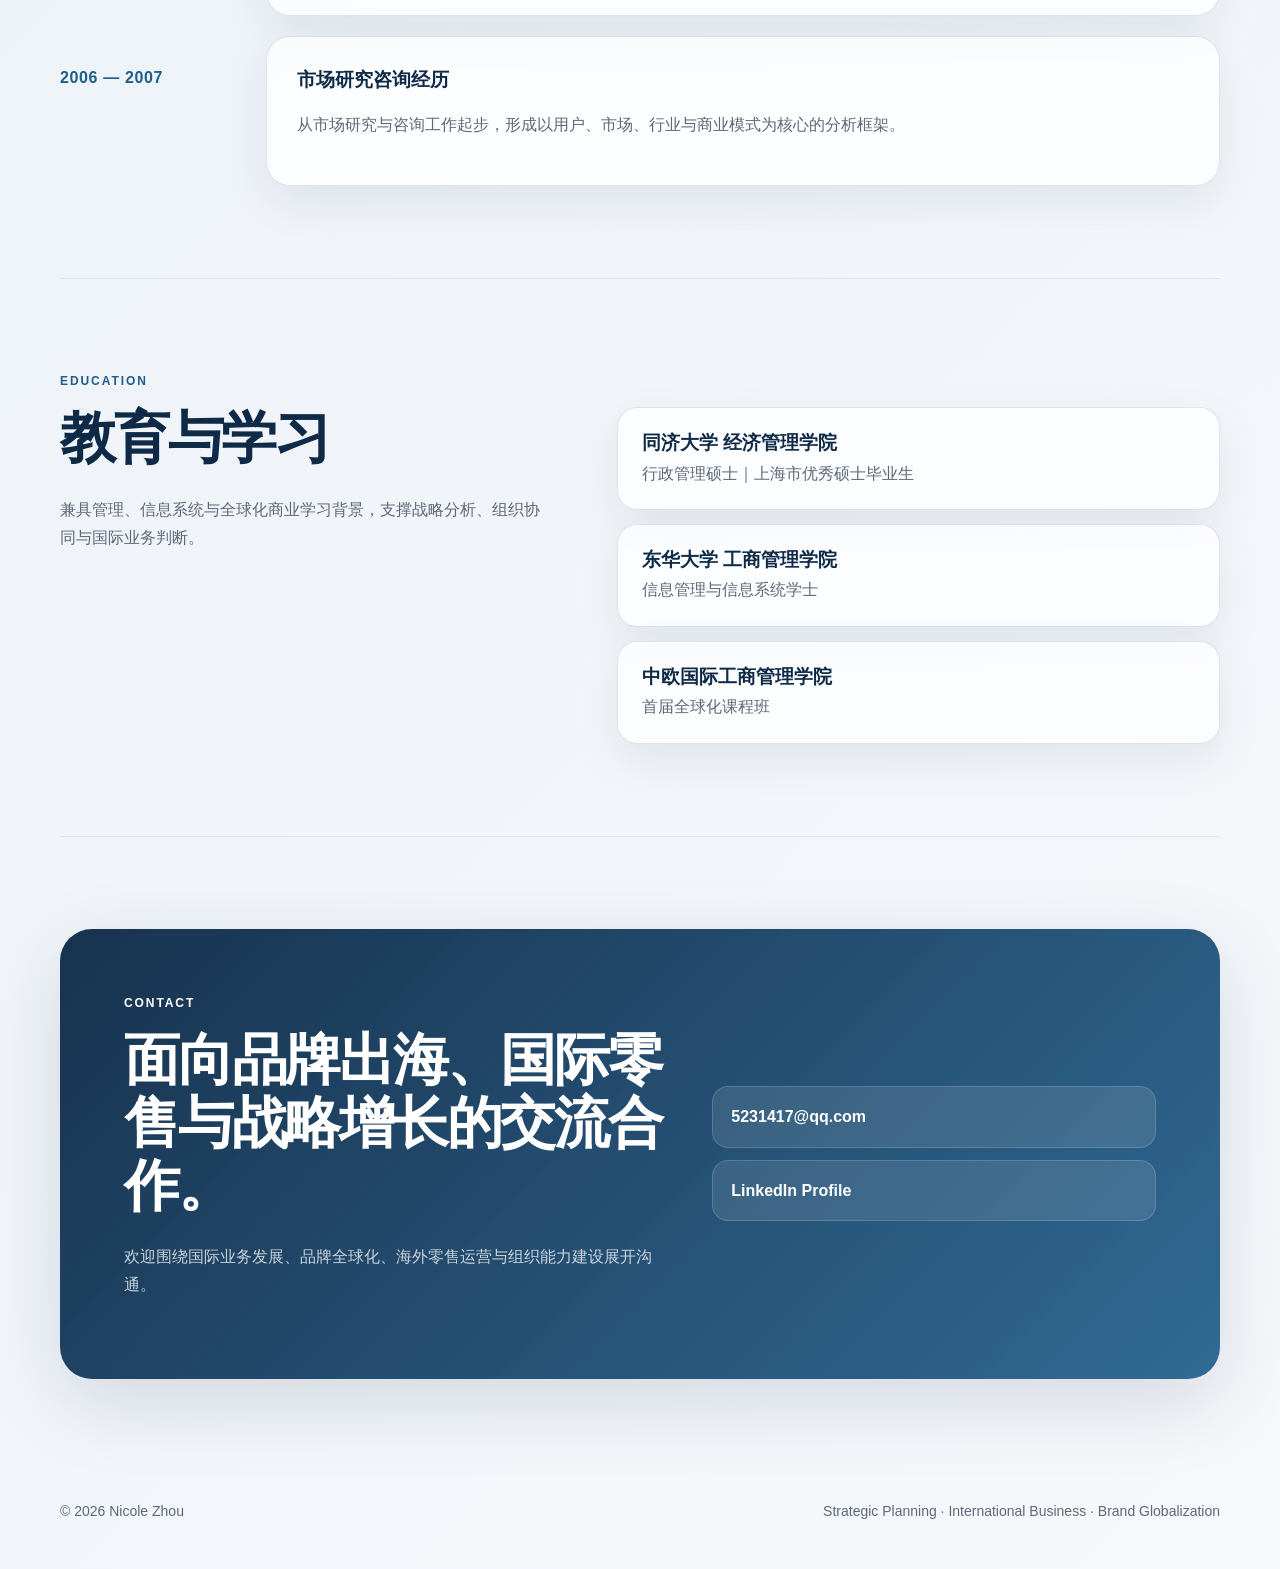
==== commit 953da87e: "Add files via upload" ====
--- a/index.html
+++ b/index.html
@@ -1,202 +1,202 @@
-<!doctype html>
-<html lang="en">
-<head>
-  <meta charset="utf-8" />
-  <meta name="viewport" content="width=device-width, initial-scale=1" />
-  <title>Nicole Zhou | International Business & Brand Globalization</title>
-  <meta name="description" content="Nicole Zhou is an international business and strategic planning leader specializing in brand globalization, overseas retail operations, and multi-market growth." />
-  <link rel="canonical" href="https://zjivy.github.io/zhoujing-portfolio/en/" />
+﻿<!doctype html>
+<html lang="zh-CN">
+<head>
+  <meta charset="utf-8" />
+  <meta name="viewport" content="width=device-width, initial-scale=1" />
+  <title>周静 Nicole Zhou｜国际业务与品牌出海</title>
+  <meta name="description" content="周静 Nicole Zhou，专注战略企划、国际业务发展、品牌出海与零售运营管理的个人作品集网站。" />
+  <link rel="canonical" href="https://zjivy.github.io/zhoujing-portfolio/" />
   <link rel="alternate" hreflang="zh-CN" href="https://zjivy.github.io/zhoujing-portfolio/" />
   <link rel="alternate" hreflang="en" href="https://zjivy.github.io/zhoujing-portfolio/en/" />
   <link rel="alternate" hreflang="x-default" href="https://zjivy.github.io/zhoujing-portfolio/" />
-  <link rel="stylesheet" href="../styles.css" />
-</head>
-<body>
-  <header class="site-header">
-    <a class="brand" href="#top" aria-label="Nicole Zhou portfolio home">
-      <span class="brand-mark">NZ</span>
-      <span>Nicole Zhou</span>
-    </a>
-    <nav class="nav" aria-label="Main navigation">
-      <a href="#about">About</a>
-      <a href="#expertise">Expertise</a>
-      <a href="#work">Experience</a>
-      <a href="#contact">Contact</a>
-      <a class="language-link" href="../" lang="zh-CN" aria-label="查看中文版本">中文</a>
-    </nav>
-  </header>
-
-  <main id="top">
-    <section class="hero section-grid">
-      <div class="hero-copy reveal">
-        <p class="eyebrow">International Business · Brand Globalization · Strategic Planning</p>
-        <h1>Nicole Zhou</h1>
-        <p class="lead">International business and strategic planning leader focused on brand globalization, overseas retail systems, and multi-market growth.</p>
-        <div class="hero-actions">
-          <a class="button primary" href="#work">View Experience</a>
-          <a class="button secondary" href="#contact">Get in Touch</a>
-        </div>
-      </div>
-      <aside class="hero-card reveal delay-1" aria-label="Professional overview">
-        <div class="portrait-wrap">
-          <img src="../assets/zhoujing-profile.webp" alt="Professional portrait of Nicole Zhou" />
-        </div>
-        <div class="profile-facts">
-          <span>20 Years</span>
-          <p>Strategic planning and international business</p>
-          <span>25 Markets</span>
-          <p>Market entry and business management</p>
-          <span>RMB 600M</span>
-          <p>Overseas retail scale delivered</p>
-        </div>
-      </aside>
-    </section>
-
-    <section id="about" class="section about">
-      <div class="section-kicker">About</div>
-      <div class="split">
-        <h2>Turning brand strategy into a cross-market growth system.</h2>
-        <div class="copy-block">
-          <p>Nicole Zhou brings 20 years of experience in strategic planning and international business development. She has contributed to market-entry planning for international brands in China and helped build a diversified portfolio of children's brands.</p>
-          <p>Her recent focus is taking Chinese brands global: shaping long-term international strategies and annual business plans, launching directly operated markets, building cross-border and local e-commerce, developing franchise networks, and managing overseas P&amp;L.</p>
-        </div>
-      </div>
-    </section>
-
-    <section class="metrics section" aria-label="Selected results">
-      <div class="metric reveal">
+  <link rel="stylesheet" href="./styles.css" />
+</head>
+<body>
+  <header class="site-header">
+    <a class="brand" href="#top" aria-label="周静个人网站首页">
+      <span class="brand-mark">NZ</span>
+      <span>Nicole Zhou</span>
+    </a>
+    <nav class="nav" aria-label="主导航">
+      <a href="#about">关于</a>
+      <a href="#expertise">能力</a>
+      <a href="#work">经历</a>
+      <a href="#contact">联系</a>
+      <a class="language-link" href="./en/" lang="en" aria-label="View English version">EN</a>
+    </nav>
+  </header>
+
+  <main id="top">
+    <section class="hero section-grid">
+      <div class="hero-copy reveal">
+        <p class="eyebrow">International Business · Brand Globalization · Strategic Planning</p>
+        <h1>周静 Nicole Zhou</h1>
+        <p class="lead">战略企划与国际业务发展管理者，深耕品牌出海、零售运营体系搭建与多市场业务增长。</p>
+        <div class="hero-actions">
+          <a class="button primary" href="#work">查看代表经历</a>
+          <a class="button secondary" href="#contact">联系合作</a>
+        </div>
+      </div>
+      <aside class="hero-card reveal delay-1" aria-label="个人概览">
+        <div class="portrait-wrap">
+          <img src="./assets/zhoujing-profile.webp" alt="周静 Nicole Zhou 职业照片" />
+        </div>
+        <div class="profile-facts">
+          <span>20 年</span>
+          <p>战略企划与国际业务经验</p>
+          <span>25 个</span>
+          <p>国际市场开拓与管理经验</p>
+          <span>6 亿</span>
+          <p>海外零售规模相关成果</p>
+        </div>
+      </aside>
+    </section>
+
+    <section id="about" class="section about">
+      <div class="section-kicker">About</div>
+      <div class="split">
+        <h2>把品牌战略转化为跨市场增长系统。</h2>
+        <div class="copy-block">
+          <p>周静拥有 20 年战略企划与国际业务发展经验，曾参与国际品牌进入中国的战略规划与市场进入筹备，也长期支持企业从单一品牌走向儿童多品牌业务组合。</p>
+          <p>近年来，她专注于中国品牌出海业务，覆盖中长期国际发展战略、年度经营计划、海外直营市场启动、跨境与本地电商、加盟体系建设以及海外 P/L 管理。</p>
+        </div>
+      </div>
+    </section>
+
+    <section class="metrics section" aria-label="关键成果">
+      <div class="metric reveal">
         <strong>25</strong>
-        <span>International markets developed</span>
-      </div>
-      <div class="metric reveal delay-1">
-        <strong>20%</strong>
-        <span>Overseas-exclusive product mix</span>
-      </div>
-      <div class="metric reveal delay-2">
-        <strong>RMB 15B</strong>
-        <span>Supported brand growth from RMB 1.5B to RMB 15B</span>
-      </div>
-      <div class="metric reveal delay-3">
-        <strong>2,000+</strong>
-        <span>Global business connections</span>
-      </div>
-    </section>
-
-    <section id="expertise" class="section expertise">
-      <div class="section-kicker">Expertise</div>
-      <h2>Core Capabilities</h2>
-      <div class="cards">
-        <article class="card reveal">
-          <span class="card-index">01</span>
-          <h3>Global Expansion Strategy</h3>
-          <p>Define long-term international strategies and annual business plans, connecting market choices with organization-wide execution.</p>
-        </article>
-        <article class="card reveal delay-1">
-          <span class="card-index">02</span>
-          <h3>Overseas Business Systems</h3>
-          <p>Build integrated capabilities across business development, merchandising, retail marketing, digital commerce, logistics, finance, IT, and legal contracts.</p>
-        </article>
-        <article class="card reveal delay-2">
-          <span class="card-index">03</span>
-          <h3>Omnichannel Retail Operations</h3>
-          <p>Develop franchise, direct retail, cross-border, and local e-commerce models while advancing partners from wholesale to retail management.</p>
-        </article>
-        <article class="card reveal delay-3">
-          <span class="card-index">04</span>
-          <h3>0-to-1 Market Entry</h3>
-          <p>Launch directly operated businesses in Singapore, Vietnam, and Malaysia while expanding across the Middle East, Southeast Asia, Russia, and Central Asia.</p>
-        </article>
-      </div>
-    </section>
-
-    <section id="work" class="section work">
-      <div class="section-kicker">Selected Experience</div>
-      <h2>Leadership Experience</h2>
-      <div class="timeline">
-        <article class="timeline-item reveal">
-          <div class="time">Jan 2019 — Present</div>
+        <span>国家市场拓展</span>
+      </div>
+      <div class="metric reveal delay-1">
+        <strong>20%</strong>
+        <span>海外专供产品占比建设</span>
+      </div>
+      <div class="metric reveal delay-2">
+        <strong>150 亿</strong>
+        <span>支持品牌从 15 亿成长至 150 亿规模</span>
+      </div>
+      <div class="metric reveal delay-3">
+        <strong>2000+</strong>
+        <span>全球商业人脉资源</span>
+      </div>
+    </section>
+
+    <section id="expertise" class="section expertise">
+      <div class="section-kicker">Expertise</div>
+      <h2>核心能力</h2>
+      <div class="cards">
+        <article class="card reveal">
+          <span class="card-index">01</span>
+          <h3>品牌出海战略</h3>
+          <p>制定品牌中长期国际发展战略与年度经营计划，推动从市场判断到组织落地的完整闭环。</p>
+        </article>
+        <article class="card reveal delay-1">
+          <span class="card-index">02</span>
+          <h3>海外业务体系搭建</h3>
+          <p>搭建海外业务拓展、商品企划、零售推广、数字业务、物流、财务、信息系统与法务合同等配套体系。</p>
+        </article>
+        <article class="card reveal delay-2">
+          <span class="card-index">03</span>
+          <h3>零售与全域运营</h3>
+          <p>建立加盟、直营、电商（跨境与本地）多模式运营体系，推动代理加盟从批发管理走向零售管理。</p>
+        </article>
+        <article class="card reveal delay-3">
+          <span class="card-index">04</span>
+          <h3>0-1 市场开拓</h3>
+          <p>启动新加坡、越南、马来西亚等直营市场业务，并持续拓展中东、东南亚、俄罗斯中亚等区域市场。</p>
+        </article>
+      </div>
+    </section>
+
+    <section id="work" class="section work">
+      <div class="section-kicker">Selected Experience</div>
+      <h2>代表经历与项目</h2>
+      <div class="timeline">
+        <article class="timeline-item reveal">
+          <div class="time">2019年1月 — 至今</div>
           <div class="timeline-card">
-            <h3>Semir Apparel</h3>
-            <p class="role-history"><strong>2025–Present | Overseas Business Division | Executive Director</strong><br /><strong>Jan 2019–Dec 2025 | Overseas Business Center | Senior Director</strong></p>
-            <p>Built the overseas operating systems for Balabala and Semir, led multi-market expansion, and partnered with major retail groups to scale the brands across the Middle East, Southeast Asia, Russia, and Central Asia.</p>
+            <h3>森马服饰</h3>
+            <p class="role-history"><strong>2025年至今｜海外事业部｜资深总监</strong><br /><strong>2019年1月至2025年12月｜海外业务中心｜高级总监</strong></p>
+            <p>建立巴拉巴拉及森马品牌海外业务营运体系，带领团队开拓多国市场，与各国中大型零售集团合作，推动品牌在中东、东南亚、中亚俄罗斯等区域形成规模化业务。</p>
             <ul>
-              <li>Expanded into 25 markets, built a network of more than 100 stores, and delivered approximately RMB 600 million in retail scale, including an RMB 100 million breakthrough in Saudi Arabia.</li>
-              <li>Established an integrated overseas operating model spanning franchise, direct retail, cross-border e-commerce, and local e-commerce.</li>
-              <li>Developed Hong Kong entities and launched subsidiaries and direct retail teams in Singapore, Vietnam, and Malaysia.</li>
-            </ul>
-          </div>
-        </article>
-        <article class="timeline-item reveal delay-1">
-          <div class="time">2010 — 2018</div>
-          <div class="timeline-card">
-            <h3>Semir Apparel | Head / Director of Business Planning</h3>
-            <p>Led strategy, annual planning, industry research, new-business planning, and performance analysis for Balabala, supporting major management decisions and business transformation.</p>
-            <ul>
-              <li>Supported Balabala's growth from RMB 1.5 billion to RMB 15 billion, helping it become a leading children's apparel brand in Asia.</li>
-              <li>Contributed to the strategy for a diversified children's brand portfolio, moving the business beyond a single-brand model.</li>
-              <li>Supported negotiations, acquisitions, and integration initiatives involving international children's brands.</li>
-            </ul>
-          </div>
-        </article>
-        <article class="timeline-item reveal delay-2">
-          <div class="time">2008 — 2010</div>
-          <div class="timeline-card">
-            <h3>Samsung China Design Institute | Assistant Manager, Design Strategy</h3>
-            <p>Researched consumer-electronics design trends, user experience, and markets to inform product and design strategy.</p>
-          </div>
-        </article>
-        <article class="timeline-item reveal delay-3">
-          <div class="time">2006 — 2007</div>
-          <div class="timeline-card">
-            <h3>Market Research Consultant</h3>
-            <p>Began her career in market research and consulting, developing a structured approach to users, markets, industries, and business models.</p>
-          </div>
-        </article>
-      </div>
-    </section>
-
-    <section class="section education">
-      <div class="section-kicker">Education</div>
-      <div class="education-grid">
-        <div>
-          <h2>Education &amp; Executive Learning</h2>
-          <p>A multidisciplinary background in management, information systems, and global business supports rigorous analysis, organizational alignment, and international decision-making.</p>
-        </div>
-        <div class="edu-list">
-          <article>
-            <h3>Tongji University | School of Economics and Management</h3>
-            <p>Master's in Public Administration | Shanghai Outstanding Master's Graduate</p>
-          </article>
-          <article>
-            <h3>Donghua University | School of Business and Management</h3>
-            <p>Bachelor's in Information Management and Information Systems</p>
-          </article>
-          <article>
-            <h3>China Europe International Business School</h3>
-            <p>Inaugural Globalization Program</p>
-          </article>
-        </div>
-      </div>
-    </section>
-
-    <section id="contact" class="section contact">
-      <div class="contact-panel reveal">
-        <div>
-          <div class="section-kicker">Contact</div>
-          <h2>Open to conversations on brand globalization, international retail, and strategic growth.</h2>
-          <p>Connect with Nicole to discuss international business development, overseas retail operations, and organization building.</p>
-        </div>
-        <div class="contact-links">
+              <li>成功拓展 25 个国家市场，形成百家门店网络及约 6 亿零售规模，并在沙特单一市场实现亿元零售规模突破。</li>
+              <li>建立加盟、直营、电商（跨境 + 本地）海外全域运营管理体系。</li>
+              <li>推动香港公司及海外实体基础建设，成立新加坡、越南、马来西亚子公司并组建直营团队。</li>
+            </ul>
+          </div>
+        </article>
+        <article class="timeline-item reveal delay-1">
+          <div class="time">2010 — 2018</div>
+          <div class="timeline-card">
+            <h3>森马服饰｜经营企划部长 / 总监</h3>
+            <p>主导巴拉巴拉战略规划、年度经营计划、行业研究、新业务企划与经营分析，支持事业部重大决策与变革推进。</p>
+            <ul>
+              <li>支持巴拉巴拉从 15 亿成长为 150 亿规模，成为亚洲领先儿童服饰品牌。</li>
+              <li>参与儿童业务集群战略规划，从单一品牌走向多品牌组合。</li>
+              <li>支持国际儿童品牌引进谈判、收购与业务整合相关工作。</li>
+            </ul>
+          </div>
+        </article>
+        <article class="timeline-item reveal delay-2">
+          <div class="time">2008 — 2010</div>
+          <div class="timeline-card">
+            <h3>三星中国设计研究所｜设计战略企划助理经理</h3>
+            <p>聚焦消费电子产品设计趋势分析、用户体验研究与市场分析，为产品与设计策略提供洞察支持。</p>
+          </div>
+        </article>
+        <article class="timeline-item reveal delay-3">
+          <div class="time">2006 — 2007</div>
+          <div class="timeline-card">
+            <h3>市场研究咨询经历</h3>
+            <p>从市场研究与咨询工作起步，形成以用户、市场、行业与商业模式为核心的分析框架。</p>
+          </div>
+        </article>
+      </div>
+    </section>
+
+    <section class="section education">
+      <div class="section-kicker">Education</div>
+      <div class="education-grid">
+        <div>
+          <h2>教育与学习</h2>
+          <p>兼具管理、信息系统与全球化商业学习背景，支撑战略分析、组织协同与国际业务判断。</p>
+        </div>
+        <div class="edu-list">
+          <article>
+            <h3>同济大学 经济管理学院</h3>
+            <p>行政管理硕士｜上海市优秀硕士毕业生</p>
+          </article>
+          <article>
+            <h3>东华大学 工商管理学院</h3>
+            <p>信息管理与信息系统学士</p>
+          </article>
+          <article>
+            <h3>中欧国际工商管理学院</h3>
+            <p>首届全球化课程班</p>
+          </article>
+        </div>
+      </div>
+    </section>
+
+    <section id="contact" class="section contact">
+      <div class="contact-panel reveal">
+        <div>
+          <div class="section-kicker">Contact</div>
+          <h2>面向品牌出海、国际零售与战略增长的交流合作。</h2>
+          <p>欢迎围绕国际业务发展、品牌全球化、海外零售运营与组织能力建设展开沟通。</p>
+        </div>
+        <div class="contact-links">
           <a href="mailto:5231417@qq.com">5231417@qq.com</a>
           <a href="https://www.linkedin.com/in/nicole-zhou-3ba144138" target="_blank" rel="noopener noreferrer">LinkedIn Profile</a>
-        </div>
-      </div>
-    </section>
-  </main>
-
-  <footer class="footer">
-    <span>© 2026 Nicole Zhou</span>
-    <span>Strategic Planning · International Business · Brand Globalization</span>
-  </footer>
-</body>
-</html>
+        </div>
+      </div>
+    </section>
+  </main>
+
+  <footer class="footer">
+    <span>© 2026 Nicole Zhou</span>
+    <span>Strategic Planning · International Business · Brand Globalization</span>
+  </footer>
+</body>
+</html>
